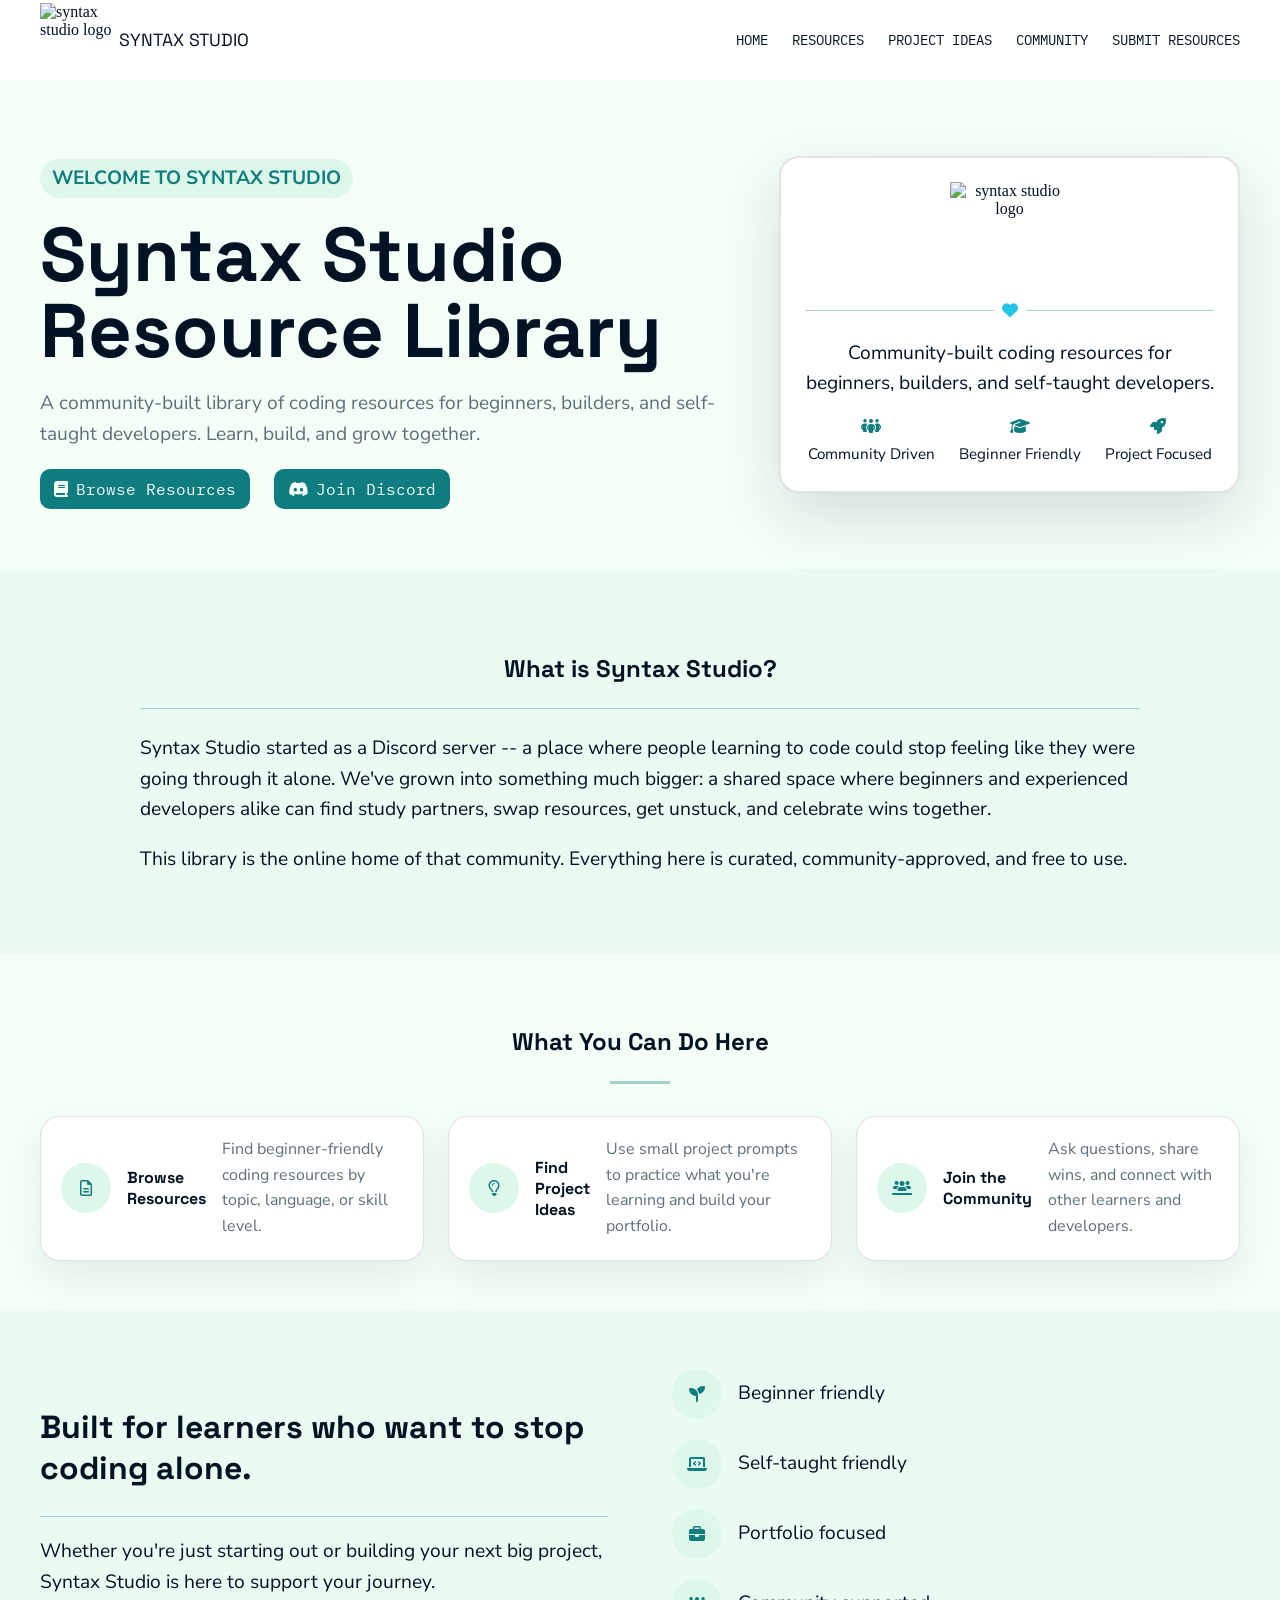
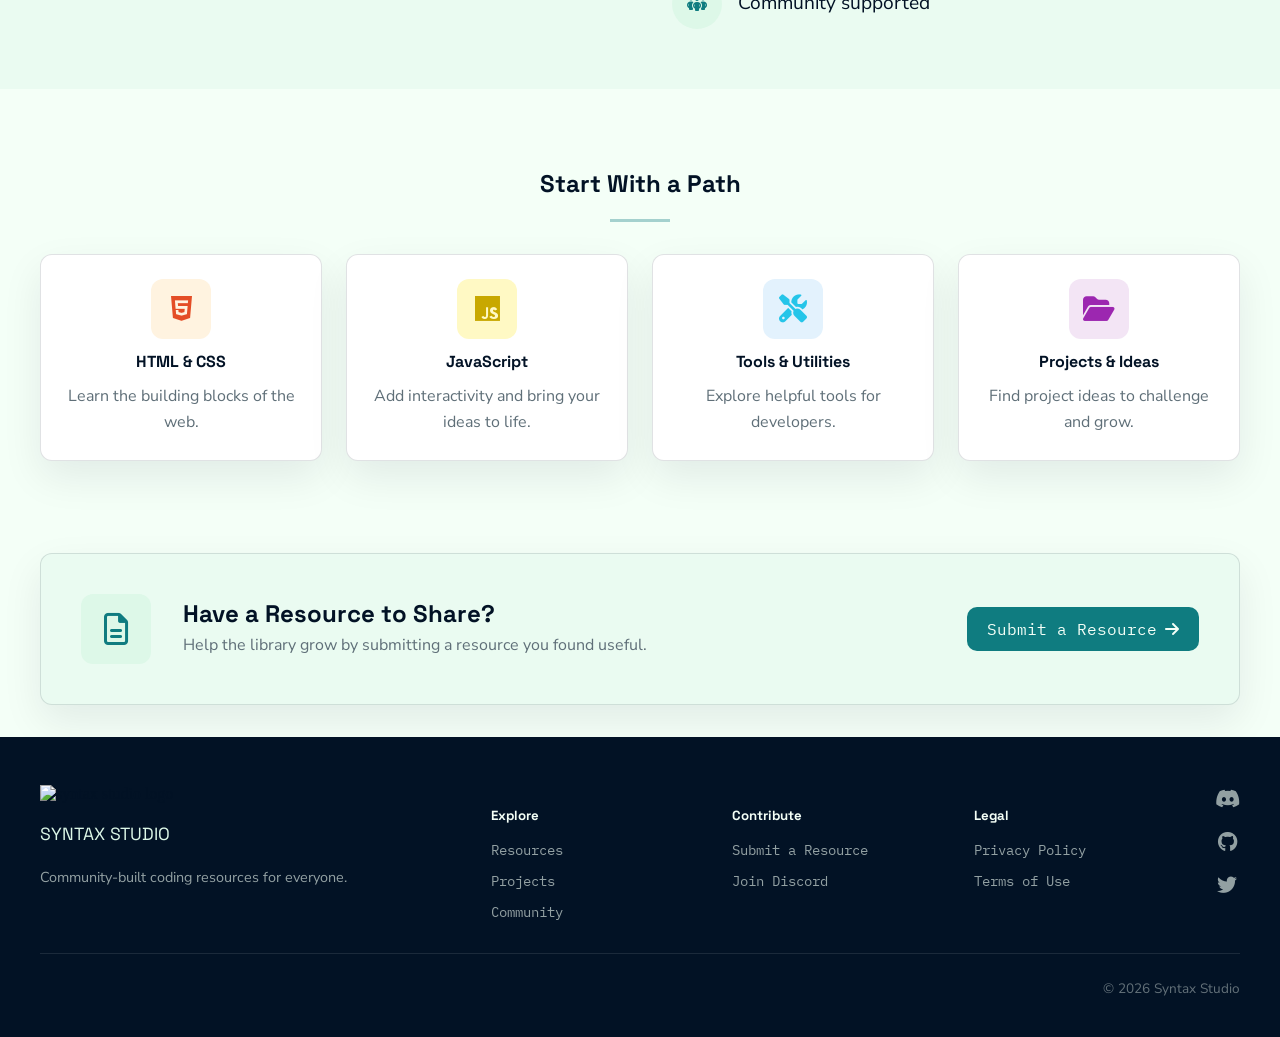
==== index.html @ 1ddd8a20 "Add files via upload" ====
<!DOCTYPE html>
<html lang="en">
<head>
    <meta charset="UTF-8">
    <meta name="viewport" content="width=device-width, initial-scale=1.0">
    <meta name="description" content="A resource library compiled with beginner and intermediate resources for those learning programming.">

    <title>Syntax Studio Resource Library</title>

    <link rel="preconnect" href="https://fonts.googleapis.com">
    <link rel="preconnect" href="https://fonts.gstatic.com" crossorigin>
    <link href="https://fonts.googleapis.com/css2?family=IBM+Plex+Mono:ital,wght@0,100;0,200;0,300;0,400;0,500;0,600;0,700;1,100;1,200;1,300;1,400;1,500;1,600;1,700&family=Nunito+Sans:ital,opsz,wght@0,6..12,200..1000;1,6..12,200..1000&family=Space+Grotesk:wght@300..700&display=swap" rel="stylesheet">
    <link rel="stylesheet" href="https://cdnjs.cloudflare.com/ajax/libs/font-awesome/6.5.0/css/all.min.css">
    <link rel="stylesheet" href="styles.css">
</head>

<body>
    <div class="page-glow" aria-hidden="true"></div>

    <header class="site-header">
        <div class="header-bar">
            <img src="images/syntax-studio-transparent.png" alt="syntax studio logo" class="logo">
            <p class="logo-text">SYNTAX STUDIO</p>

            <nav class="site-nav" aria-label="Main navigation">
                <a class="index" href="index.html" aria-current="page">HOME</a>
                <a class="resource" href="resources.html">RESOURCES</a>
                <a class="projects" href="projects.html">PROJECT IDEAS</a>
                <a class="community" href="community.html">COMMUNITY</a>
                <a class="submit" href="submit.html">SUBMIT RESOURCES</a>
            </nav>
        </div>

        <div class="container-header">
            <div class="hero-text">
                <p class="greeting">WELCOME TO SYNTAX STUDIO</p>
                <h1 class="title">Syntax Studio Resource Library</h1>
                <p class="subheading">A community-built library of coding resources for beginners, builders, and self-taught developers. Learn, build, and grow together.</p>

                <div class="link1-parent">
                    <a href="resources.html" class="resource-link">
                        <i class="fa-solid fa-book"></i>
                        Browse Resources
                    </a>
                    <a href="https://discord.gg/zPbatCMyJx" class="discord-link">
                        <i class="fa-brands fa-discord"></i>
                        Join Discord
                    </a>
                </div>
            </div>

            <div class="hero-card">
                <img src="images/syntax-studio-transparent.png" alt="syntax studio logo" class="logo2">

                <div class="card-divider">
                    <hr>
                    <i class="fa-solid fa-heart divider-heart"></i>
                    <hr>
                </div>

                <p>Community-built coding resources for beginners, builders, and self-taught developers.</p>

                <div class="card-features">
                    <div class="card-feature">
                        <i class="fa-solid fa-people-group feature-icon"></i>
                        <p>Community Driven</p>
                    </div>
                    <div class="card-feature">
                        <i class="fa-solid fa-graduation-cap feature-icon"></i>
                        <p>Beginner Friendly</p>
                    </div>
                    <div class="card-feature">
                        <i class="fa-solid fa-rocket feature-icon"></i>
                        <p>Project Focused</p>
                    </div>
                </div>
            </div>
        </div>
    </header>

    <main id="main-content">
        <section class="who" aria-labelledby="who-title">
            <h3 id="who-title">What is Syntax Studio?</h3>
            <hr class="hr-who">
            <p>Syntax Studio started as a Discord server -- a place where people learning to code could stop feeling like they were going through it alone. We've grown into something much bigger: a shared space where beginners and experienced developers alike can find study partners, swap resources, get unstuck, and celebrate wins together.</p>
            <p>This library is the online home of that community. Everything here is curated, community-approved, and free to use.</p>
        </section>

        <section class="here" aria-labelledby="here-title">
            <h3 id="here-title">What You Can Do Here</h3>
            <hr class="hr-what">

            <div class="cards">
                <div class="action-card browse">
                    <div class="icon-wrapper">
                        <i class="fa-regular fa-file-lines card-icon"></i>
                    </div>
                    <h4>Browse Resources</h4>
                    <p>Find beginner-friendly coding resources by topic, language, or skill level.</p>
                </div>

                <div class="action-card project-ideas">
                    <div class="icon-wrapper">
                        <i class="fa-regular fa-lightbulb card-icon"></i>
                    </div>
                    <h4>Find Project Ideas</h4>
                    <p>Use small project prompts to practice what you're learning and build your portfolio.</p>
                </div>

                <div class="action-card join-community">
                    <div class="icon-wrapper">
                        <i class="fa-solid fa-users-line card-icon"></i>
                    </div>
                    <h4>Join the Community</h4>
                    <p>Ask questions, share wins, and connect with other learners and developers.</p>
                </div>
            </div>
        </section>

        <section class="feature-split" aria-labelledby="feature-title">
            <div class="feature-split-text">
                <h2 id="feature-title">Built for learners who want to stop coding alone.</h2>
                <hr class="section-hr">
                <p>Whether you're just starting out or building your next big project, Syntax Studio is here to support your journey.</p>
            </div>

            <div class="feature-split-list">
                <div class="feature-item">
                    <div class="icon-wrapper">
                        <i class="fa-solid fa-seedling card-icon"></i>
                    </div>
                    <p>Beginner friendly</p>
                </div>
                <div class="feature-item">
                    <div class="icon-wrapper">
                        <i class="fa-solid fa-laptop-code card-icon"></i>
                    </div>
                    <p>Self-taught friendly</p>
                </div>
                <div class="feature-item">
                    <div class="icon-wrapper">
                        <i class="fa-solid fa-briefcase card-icon"></i>
                    </div>
                    <p>Portfolio focused</p>
                </div>
                <div class="feature-item">
                    <div class="icon-wrapper">
                        <i class="fa-solid fa-people-group card-icon"></i>
                    </div>
                    <p>Community supported</p>
                </div>
            </div>
        </section>

        <section class="paths" aria-labelledby="paths-title">
            <h2 id="paths-title">Start With a Path</h2>
            <hr class="section-hr">

            <div class="path-cards">
                <div class="path-card">
                    <div class="path-icon html-icon">
                        <i class="fa-brands fa-html5"></i>
                    </div>
                    <h4>HTML & CSS</h4>
                    <p>Learn the building blocks of the web.</p>
                </div>

                <div class="path-card">
                    <div class="path-icon js-icon">
                        <i class="fa-brands fa-js"></i>
                    </div>
                    <h4>JavaScript</h4>
                    <p>Add interactivity and bring your ideas to life.</p>
                </div>

                <div class="path-card">
                    <div class="path-icon tools-icon">
                        <i class="fa-solid fa-screwdriver-wrench"></i>
                    </div>
                    <h4>Tools & Utilities</h4>
                    <p>Explore helpful tools for developers.</p>
                </div>

                <div class="path-card">
                    <div class="path-icon projects-icon">
                        <i class="fa-solid fa-folder-open"></i>
                    </div>
                    <h4>Projects & Ideas</h4>
                    <p>Find project ideas to challenge and grow.</p>
                </div>
            </div>
        </section>

        <section class="callout" aria-labelledby="callout-title">
            <div class="callout-icon">
                <i class="fa-regular fa-file-lines"></i>
            </div>

            <div class="callout-text">
                <h3 id="callout-title">Have a Resource to Share?</h3>
                <p>Help the library grow by submitting a resource you found useful.</p>
            </div>

            <a href="submit.html" class="callout-btn">
                Submit a Resource
                <i class="fa-solid fa-arrow-right"></i>
            </a>
        </section>
    </main>

    <footer>
        <div class="footer-inner">
            <div class="footer-brand">
                <img src="images/syntax-studio-logo-inv.png" alt="syntax studio logo" class="footer-logo">
                <p class="logo-text2">SYNTAX STUDIO</p>
                <p class="footer-tagline">Community-built coding resources for everyone.</p>
            </div>

            <div class="footer-nav-group">
                <h5>Explore</h5>
                <nav>
                    <a href="resources.html">Resources</a>
                    <a href="projects.html">Projects</a>
                    <a href="community.html">Community</a>
                </nav>
            </div>

            <div class="footer-nav-group">
                <h5>Contribute</h5>
                <nav>
                    <a href="submit.html">Submit a Resource</a>
                    <a href="https://discord.gg/zPbatCMyJx">Join Discord</a>
                </nav>
            </div>

            <div class="footer-nav-group">
                <h5>Legal</h5>
                <nav>
                    <a href="#">Privacy Policy</a>
                    <a href="#">Terms of Use</a>
                </nav>
            </div>

            <div class="footer-social">
                <a href="https://discord.gg/zPbatCMyJx" aria-label="Join Syntax Studio on Discord">
                    <i class="fa-brands fa-discord"></i>
                </a>
                <a href="https://github.com/kaymade" aria-label="Visit Syntax Studio on GitHub">
                    <i class="fa-brands fa-github"></i>
                </a>
                <a href="https://x.com/syntaxstudio_?s=21" aria-label="Visit Syntax Studio on X">
                    <i class="fa-brands fa-twitter"></i>
                </a>
            </div>
        </div>

        <p class="footer-copyright">© 2026 Syntax Studio</p>
    </footer>
</body>
</html>
---- styles.css ----
:root {
    --studio-ink: #021225;
    --studio-navy: #061A2F;
    --studio-teal: #0F7C80;
    --studio-aqua: #25C5E9;
    --studio-mint: #DDF8E8;
    --studio-cream: #F4FFF7;
    --studio-white: #FFFFFF;
    --studio-gray: #5F6F78;

    --background-main: #F4FFF7;
    --background-soft: #EAFBF1;
    --background-card: #FFFFFF;
    --background-card-dark: rgba(35, 133, 137, 0.88);
    --background-footer: #021225;

    --text-main: #021225;
    --text-soft: #5F6F78;
    --text-light: #F4FFF7;

    --accent-main: #0F7C80;
    --accent-bright: #25C5E9;
    --accent-soft: #DDF8E8;

    --border-soft: rgba(2, 18, 37, 0.12);
    --border-teal: rgba(15, 124, 128, 0.35);

    --shadow-soft: 0 1rem 2.5rem rgba(2, 18, 37, 0.08);
    --shadow-medium: 0 1.5rem 4rem rgba(2, 18, 37, 0.14);
    --shadow-hover: 0 1.5rem 3rem rgba(2, 18, 37, 0.16);
}

* {
    box-sizing: border-box;
}

body {
    margin: 0;
    background-color: var(--background-main);
    color: var(--text-main);
}

/* text styling */

h1,
h2,
h3,
h4,
h5,
h6,
.logo-text,
.logo-text2 {
    font-family: 'Space Grotesk', sans-serif;
}

a {
    font-family: 'IBM Plex Mono', monospace;
    text-decoration: none;
    color: var(--text-main);
}

p {
    font-family: 'Nunito Sans', sans-serif;
    font-size: 1.2rem;
    line-height: 1.6;
}

h3 {
    font-size: 1.5rem;
    text-align: center;
}

.section-hr,
.hr-who,
.hr-what {
    border: none;
    border-top: 1px solid var(--border-teal);
}

/* header and nav */

.header-bar {
    display: flex;
    align-items: center;
    min-height: 80px;
    gap: 0.25rem;
    padding: 0 40px;
    background-color: var(--background-card);
}

.logo {
    width: 75px;
    height: 75px;
}

.logo-text {
    font-size: 1.1rem;
}

.site-nav {
    display: flex;
    align-items: center;
    margin-left: auto;
    gap: 1.5rem;
}

.site-nav a {
    font-size: 0.85rem;
    transition: color 0.2s ease;
}

.site-nav a:hover {
    color: var(--studio-teal);
}

.container-header {
    background-color: var(--background-main);
    padding: 60px 40px;
    display: grid;
    grid-template-columns: 1.5fr 1fr;
    align-items: center;
    gap: 3rem;
}

.greeting {
    background-color: var(--studio-mint);
    color: var(--studio-teal);
    font-weight: bold;
    width: fit-content;
    padding: 4px 12px;
    border-radius: 999px;
}

.title {
    font-size: clamp(2.5rem, 6vw, 4.75rem);
    line-height: 1;
    margin: 1rem 0;
}

.subheading {
    max-width: 700px;
    color: var(--text-soft);
}

.link1-parent {
    display: flex;
    gap: 1.5rem;
    flex-wrap: wrap;
}

.resource-link,
.discord-link,
.callout-btn {
    background-color: var(--studio-teal);
    width: fit-content;
    padding: 10px 14px;
    color: var(--studio-cream);
    display: flex;
    align-items: center;
    gap: 0.5rem;
    border-radius: 10px;
    transition: transform 0.2s ease, background-color 0.2s ease, box-shadow 0.2s ease;
}

.resource-link:hover,
.discord-link:hover,
.callout-btn:hover {
    background-color: var(--studio-navy);
    box-shadow: var(--shadow-soft);
    transform: translateY(-2px);
}

.hero-card {
    background-color: var(--background-card);
    display: flex;
    flex-direction: column;
    align-items: center;
    border-radius: 20px;
    text-align: center;
    padding: 1.5rem;
    box-shadow: var(--shadow-medium);
    border: 2px solid var(--border-soft);
}

.logo2 {
    width: 120px;
    height: 120px;
}

.card-divider {
    display: flex;
    align-items: center;
    gap: 0.5rem;
    width: 100%;
}

.card-divider hr {
    flex: 1;
    border: none;
    border-top: 1px solid var(--border-teal);
    margin: 0;
}

.divider-heart {
    color: var(--studio-aqua);
}

.card-features {
    display: flex;
    justify-content: center;
    gap: 1.5rem;
    flex-wrap: wrap;
}

.card-feature {
    display: flex;
    flex-direction: column;
    align-items: center;
    gap: 0.5rem;
}

.card-feature p {
    margin: 0;
    font-size: 0.95rem;
}

.feature-icon,
.card-icon {
    color: var(--studio-teal);
}

/* content cards */

.who {
    background-color: var(--background-soft);
    padding: 60px 40px;
}

.who p {
    max-width: 1000px;
    margin-left: auto;
    margin-right: auto;
}

.hr-who {
    margin: 0 auto 1.5rem;
    max-width: 1000px;
}

.here {
    background-color: var(--background-main);
    padding: 3rem 40px;
}

.hr-what {
    width: 60px;
    border-top-width: 3px;
    margin: 0.5rem auto 2rem;
}

.cards {
    display: flex;
    gap: 1.5rem;
    width: 100%;
}

.action-card {
    background-color: var(--background-card);
    padding: 1.25rem;
    display: flex;
    align-items: center;
    gap: 1rem;
    border: 1px solid var(--border-soft);
    border-radius: 20px;
    box-shadow: var(--shadow-soft);
    flex: 1;
    transition: transform 0.2s ease, box-shadow 0.2s ease, border-color 0.2s ease;
}

.action-card h4,
.action-card p {
    margin: 0;
}

.action-card p {
    color: var(--text-soft);
    font-size: 1rem;
}

.action-card:hover {
    border-color: var(--border-teal);
    box-shadow: var(--shadow-hover);
    transform: translateY(-6px);
}

.action-card:hover .icon-wrapper,
.path-card:hover .path-icon {
    transform: scale(1.08) rotate(-3deg);
}

.icon-wrapper {
    flex-shrink: 0;
    width: 50px;
    height: 50px;
    border-radius: 50%;
    background-color: var(--accent-soft);
    display: flex;
    align-items: center;
    justify-content: center;
    transition: transform 0.2s ease, background-color 0.2s ease;
}

/* feature split */

.feature-split {
    display: grid;
    grid-template-columns: 1fr 1fr;
    gap: 4rem;
    padding: 60px 40px;
    background-color: var(--background-soft);
    align-items: center;
}

.feature-split-text h2 {
    font-size: 2rem;
    line-height: 1.3;
    text-align: left;
}

.feature-split-text .section-hr {
    margin: 1rem 0;
}

.feature-split-list {
    display: flex;
    flex-direction: column;
    gap: 1.25rem;
}

.feature-item {
    display: flex;
    align-items: center;
    gap: 1rem;
}

.feature-item p {
    margin: 0;
    color: var(--text-main);
}

/* paths */

.paths {
    padding: 60px 40px;
    background-color: var(--background-main);
    text-align: center;
}

.paths .section-hr {
    width: 60px;
    border-top-width: 3px;
    margin: 0.5rem auto 2rem;
}

.path-cards {
    display: grid;
    grid-template-columns: repeat(4, 1fr);
    gap: 1.5rem;
    margin-top: 2rem;
}

.path-card {
    background-color: var(--background-card);
    border: 1px solid var(--border-soft);
    border-radius: 12px;
    padding: 1.5rem;
    box-shadow: var(--shadow-soft);
    display: flex;
    flex-direction: column;
    align-items: center;
    gap: 0.75rem;
    text-align: center;
    transition: transform 0.2s ease, box-shadow 0.2s ease, border-color 0.2s ease;
}

.path-card h4,
.path-card p {
    margin: 0;
}

.path-card p {
    color: var(--text-soft);
    font-size: 1rem;
}

.path-card:hover {
    border-color: var(--border-teal);
    box-shadow: var(--shadow-hover);
    transform: translateY(-6px);
}

.path-icon {
    width: 60px;
    height: 60px;
    border-radius: 12px;
    display: flex;
    align-items: center;
    justify-content: center;
    font-size: 1.75rem;
    transition: transform 0.2s ease;
}

.html-icon {
    background-color: #fff3e0;
    color: #e44d26;
}

.js-icon {
    background-color: #fff9c4;
    color: #c8a800;
}

.tools-icon {
    background-color: #e3f2fd;
    color: var(--studio-aqua);
}

.projects-icon {
    background-color: #f3e5f5;
    color: #9c27b0;
}

/* callout */

.callout {
    display: grid;
    grid-template-columns: auto 1fr auto;
    align-items: center;
    gap: 2rem;
    background-color: var(--background-soft);
    border: 1px solid var(--border-soft);
    border-radius: 12px;
    padding: 2.5rem;
    margin: 2rem 40px;
    box-shadow: var(--shadow-soft);
}

.callout-icon {
    width: 70px;
    height: 70px;
    background-color: var(--accent-soft);
    border-radius: 12px;
    display: flex;
    align-items: center;
    justify-content: center;
    font-size: 2rem;
    color: var(--studio-teal);
}

.callout-text h3 {
    text-align: left;
    margin: 0 0 0.25rem;
}

.callout-text p {
    color: var(--text-soft);
    margin: 0;
    font-size: 1rem;
}

.callout-btn {
    padding: 12px 20px;
    white-space: nowrap;
}

/* footer */

footer {
    background-color: var(--background-footer);
    padding: 3rem 40px 1.5rem;
}

.footer-inner {
    display: grid;
    grid-template-columns: 2fr 1fr 1fr 1fr auto;
    gap: 2rem;
    align-items: start;
    padding-bottom: 2rem;
    border-bottom: 1px solid rgba(244, 255, 247, 0.1);
}

.footer-logo {
    width: 50px;
    height: 50px;
}

.logo-text2 {
    font-size: 1.1rem;
    color: var(--studio-mint);
}

.footer-tagline {
    color: rgba(244, 255, 247, 0.6);
    font-size: 0.9rem;
    margin-top: 0.5rem;
}

.footer-nav-group h5 {
    color: var(--studio-cream);
    margin-bottom: 1rem;
}

.footer-nav-group nav {
    display: flex;
    flex-direction: column;
    gap: 0.75rem;
}

.footer-nav-group a {
    color: rgba(244, 255, 247, 0.6);
    font-size: 0.9rem;
    transition: color 0.2s ease;
}

.footer-nav-group a:hover,
.footer-social a:hover {
    color: var(--studio-aqua);
}

.footer-social {
    display: flex;
    flex-direction: column;
    gap: 1rem;
    align-items: center;
}

.footer-social a {
    color: rgba(244, 255, 247, 0.6);
    font-size: 1.25rem;
    transition: color 0.2s ease;
}

.footer-copyright {
    text-align: right;
    color: rgba(244, 255, 247, 0.4);
    font-size: 0.85rem;
    margin-top: 1.5rem;
}

/* responsive layout */

@media (max-width: 950px) {
    .header-bar,
    .site-nav,
    .link1-parent,
    .cards {
        flex-wrap: wrap;
    }

    .site-nav {
        margin-left: 0;
    }

    .container-header,
    .feature-split,
    .callout,
    .footer-inner {
        grid-template-columns: 1fr;
    }

    .path-cards {
        grid-template-columns: repeat(2, 1fr);
    }

    .footer-copyright {
        text-align: left;
    }
}

@media (max-width: 650px) {
    .header-bar,
    .container-header,
    .who,
    .here,
    .feature-split,
    .paths,
    footer {
        padding-left: 20px;
        padding-right: 20px;
    }

    .cards {
        flex-direction: column;
    }

    .action-card {
        align-items: flex-start;
        flex-direction: column;
    }

    .path-cards {
        grid-template-columns: 1fr;
    }

    .callout {
        margin-left: 20px;
        margin-right: 20px;
        padding: 1.5rem;
    }
}

/* community page */

.community-hero {
    background-color: var(--background-main);
    padding: 60px 40px;
    display: grid;
    grid-template-columns: 1.5fr 1fr;
    align-items: center;
    gap: 3rem;
}

.community-hero-text {
    max-width: 850px;
}

.community-hero-card {
    background-color: var(--background-card);
    border: 2px solid var(--border-soft);
    border-radius: 20px;
    box-shadow: var(--shadow-medium);
    padding: 1.5rem;
    text-align: center;
    display: flex;
    flex-direction: column;
    align-items: center;
}

.community-hero-card p {
    color: var(--text-soft);
}

.community-stats {
    display: grid;
    grid-template-columns: repeat(3, 1fr);
    gap: 0.75rem;
    width: 100%;
    margin-top: 1rem;
}

.community-stats div {
    background-color: var(--background-soft);
    border: 1px solid var(--border-soft);
    border-radius: 12px;
    padding: 0.75rem;
}

.community-stats span {
    color: var(--studio-teal);
    font-family: 'IBM Plex Mono', monospace;
    font-size: 0.75rem;
    font-weight: 700;
    text-transform: uppercase;
}

.community-stats p {
    color: var(--text-main);
    font-size: 0.9rem;
    margin: 0.25rem 0 0;
}

.community-intro {
    background-color: var(--background-soft);
    padding: 60px 40px;
    display: grid;
    grid-template-columns: 0.6fr 1.4fr;
    gap: 3rem;
    align-items: start;
}

.community-section-label {
    background-color: var(--background-card);
    border: 1px solid var(--border-soft);
    border-radius: 16px;
    box-shadow: var(--shadow-soft);
    padding: 1.25rem;
    display: flex;
    align-items: center;
    gap: 1rem;
    width: fit-content;
}

.community-section-label p {
    margin: 0;
    color: var(--studio-teal);
    font-family: 'IBM Plex Mono', monospace;
    font-size: 0.85rem;
    font-weight: 700;
    text-transform: uppercase;
}

.community-intro-content h2,
.community-actions h2,
.community-fit h2,
.community-values h2,
.community-discord h2 {
    font-size: 2.25rem;
    line-height: 1.2;
    margin-top: 0;
}

.community-intro-content p {
    color: var(--text-soft);
}

.community-actions {
    background-color: var(--background-main);
    padding: 70px 40px;
    text-align: center;
}

.community-actions .greeting {
    margin-left: auto;
    margin-right: auto;
}

.community-actions h2 {
    max-width: 850px;
    margin-left: auto;
    margin-right: auto;
}

.community-action-grid {
    display: grid;
    grid-template-columns: repeat(4, 1fr);
    gap: 1.5rem;
    margin-top: 2rem;
}

.community-action-card {
    background-color: var(--background-card);
    border: 1px solid var(--border-soft);
    border-radius: 20px;
    box-shadow: var(--shadow-soft);
    padding: 1.5rem;
    text-align: left;
    transition: transform 0.2s ease, box-shadow 0.2s ease, border-color 0.2s ease;
}

.community-action-card:hover {
    border-color: var(--border-teal);
    box-shadow: var(--shadow-hover);
    transform: translateY(-6px);
}

.community-action-card:hover .icon-wrapper {
    transform: scale(1.08) rotate(-3deg);
}

.community-action-card h3 {
    text-align: left;
    margin-bottom: 0.5rem;
}

.community-action-card p {
    color: var(--text-soft);
    font-size: 1rem;
    margin-bottom: 0;
}

.community-fit {
    background-color: var(--background-soft);
    padding: 60px 40px;
    display: grid;
    grid-template-columns: 1fr 1fr;
    gap: 4rem;
    align-items: center;
}

.community-fit-text p:not(.greeting) {
    color: var(--text-soft);
}

.community-fit-list {
    display: flex;
    flex-direction: column;
    gap: 1rem;
}

.community-list-item {
    background-color: var(--background-card);
    border: 1px solid var(--border-soft);
    border-radius: 16px;
    box-shadow: var(--shadow-soft);
    padding: 1rem 1.25rem;
    display: flex;
    align-items: center;
    gap: 1rem;
}

.community-list-item i {
    color: var(--studio-teal);
}

.community-list-item p {
    margin: 0;
    color: var(--text-main);
    font-size: 1rem;
}

.community-values {
    background-color: var(--background-main);
    padding: 60px 40px;
    text-align: center;
}

.community-values .section-hr {
    width: 60px;
    border-top-width: 3px;
    margin: 0.5rem auto 2rem;
}

.community-value-cards {
    display: grid;
    grid-template-columns: repeat(4, 1fr);
    gap: 1.5rem;
}

.community-value-card {
    background-color: var(--background-card);
    border: 1px solid var(--border-soft);
    border-radius: 20px;
    box-shadow: var(--shadow-soft);
    padding: 1.5rem;
    text-align: left;
    transition: transform 0.2s ease, box-shadow 0.2s ease, border-color 0.2s ease;
}

.community-value-card:hover {
    border-color: var(--border-teal);
    box-shadow: var(--shadow-hover);
    transform: translateY(-6px);
}

.community-value-card h3 {
    text-align: left;
    color: var(--studio-teal);
    margin-top: 0;
}

.community-value-card p {
    color: var(--text-soft);
    font-size: 1rem;
    margin-bottom: 0;
}

.community-discord {
    background-color: var(--background-soft);
    padding: 60px 40px;
    display: grid;
    grid-template-columns: 1fr 1fr;
    gap: 4rem;
    align-items: center;
}

.community-discord-text p:not(.greeting) {
    color: var(--text-soft);
}

.discord-feature-list {
    display: grid;
    grid-template-columns: 1fr 1fr;
    gap: 1rem;
}

.discord-feature {
    background-color: var(--background-card);
    border: 1px solid var(--border-soft);
    border-radius: 16px;
    box-shadow: var(--shadow-soft);
    padding: 1.25rem;
    display: flex;
    align-items: center;
    gap: 1rem;
}

.discord-feature i {
    color: var(--studio-teal);
    font-size: 1.25rem;
}

.discord-feature p {
    margin: 0;
    font-size: 1rem;
}

.community-callout {
    display: grid;
    grid-template-columns: auto 1fr auto;
    align-items: center;
    gap: 2rem;
    background-color: var(--background-card);
    border: 1px solid var(--border-soft);
    border-radius: 12px;
    padding: 2.5rem;
    margin: 2rem 40px;
    box-shadow: var(--shadow-soft);
}

@media (max-width: 1100px) {
    .community-action-grid,
    .community-value-cards {
        grid-template-columns: repeat(2, 1fr);
    }
}

@media (max-width: 950px) {
    .community-hero,
    .community-intro,
    .community-fit,
    .community-discord,
    .community-callout {
        grid-template-columns: 1fr;
    }
}

@media (max-width: 650px) {
    .community-hero,
    .community-intro,
    .community-actions,
    .community-fit,
    .community-values,
    .community-discord {
        padding-left: 20px;
        padding-right: 20px;
    }

    .community-intro-content h2,
    .community-actions h2,
    .community-fit h2,
    .community-values h2,
    .community-discord h2 {
        font-size: 1.8rem;
    }

    .community-action-grid,
    .community-value-cards,
    .discord-feature-list,
    .community-stats {
        grid-template-columns: 1fr;
    }

    .community-callout {
        grid-template-columns: 1fr;
        margin-left: 20px;
        margin-right: 20px;
        padding: 1.5rem;
    }
}

/* resources page */

.resources-hero {
    background-color: var(--background-main);
    padding: 60px 40px;
    display: grid;
    grid-template-columns: 1.5fr 1fr;
    align-items: center;
    gap: 3rem;
}

.resources-hero-text {
    max-width: 850px;
}

.resources-hero-card {
    background-color: var(--background-card);
    border: 2px solid var(--border-soft);
    border-radius: 20px;
    box-shadow: var(--shadow-medium);
    padding: 1.5rem;
    text-align: center;
    display: flex;
    flex-direction: column;
    align-items: center;
}

.resources-hero-card p {
    color: var(--text-soft);
}

.resource-hero-icon {
    width: 80px;
    height: 80px;
    font-size: 1.8rem;
    margin-bottom: 1rem;
}

.resource-controls-section {
    background-color: var(--background-soft);
    padding: 60px 40px 30px;
}

.resource-controls-heading {
    background-color: var(--background-card);
    border: 1px solid var(--border-soft);
    border-radius: 20px;
    box-shadow: var(--shadow-soft);
    padding: 1.5rem;
    display: flex;
    align-items: center;
    justify-content: space-between;
    gap: 1rem;
    margin-bottom: 2rem;
}

.resource-controls-heading h2 {
    font-size: 2.25rem;
    margin: 0;
}

.resource-controls-heading p:not(.greeting) {
    color: var(--text-soft);
    font-size: 1rem;
    margin-bottom: 0;
}

.resource-submit-link {
    background-color: var(--studio-teal);
    color: var(--studio-cream);
    border-radius: 10px;
    padding: 0.8rem 1rem;
    display: flex;
    align-items: center;
    gap: 0.5rem;
    white-space: nowrap;
    transition: transform 0.2s ease, background-color 0.2s ease, box-shadow 0.2s ease;
}

.resource-submit-link:hover {
    background-color: var(--studio-navy);
    box-shadow: var(--shadow-soft);
    transform: translateY(-2px);
}

.resource-search-panel {
    background-color: var(--background-card);
    border: 1px solid var(--border-soft);
    border-radius: 20px;
    box-shadow: var(--shadow-soft);
    padding: 1.5rem;
}

.resource-search-panel label,
.resource-filter-group label {
    display: block;
    color: var(--text-main);
    font-family: 'IBM Plex Mono', monospace;
    font-size: 0.8rem;
    font-weight: 700;
    margin-bottom: 0.5rem;
    text-transform: uppercase;
}

.resource-search-box {
    border: 1px solid var(--border-soft);
    border-radius: 14px;
    background-color: var(--background-soft);
    display: flex;
    align-items: center;
    gap: 0.75rem;
    padding: 0.9rem 1rem;
    margin-bottom: 1rem;
}

.resource-search-box i {
    color: var(--studio-teal);
}

.resource-search-box input {
    border: none;
    outline: none;
    background: transparent;
    color: var(--text-main);
    font-family: 'Nunito Sans', sans-serif;
    font-size: 1rem;
    width: 100%;
}

.resource-filter-grid {
    display: grid;
    grid-template-columns: repeat(3, 1fr);
    gap: 1rem;
}

.resource-filter-group select {
    width: 100%;
    border: 1px solid var(--border-soft);
    border-radius: 12px;
    background-color: var(--background-soft);
    color: var(--text-main);
    font-family: 'Nunito Sans', sans-serif;
    font-size: 1rem;
    padding: 0.85rem;
}

.resource-filter-actions {
    display: flex;
    align-items: center;
    justify-content: space-between;
    gap: 1rem;
    margin-top: 1.25rem;
}

.resource-filter-actions p {
    color: var(--text-soft);
    font-size: 1rem;
    margin: 0;
}

#clear-filters {
    border: none;
    background-color: var(--studio-teal);
    color: var(--studio-cream);
    border-radius: 10px;
    cursor: pointer;
    font-family: 'IBM Plex Mono', monospace;
    font-size: 0.85rem;
    font-weight: 700;
    padding: 0.75rem 1rem;
    transition: transform 0.2s ease, background-color 0.2s ease, box-shadow 0.2s ease;
}

#clear-filters:hover {
    background-color: var(--studio-navy);
    box-shadow: var(--shadow-soft);
    transform: translateY(-2px);
}

.resource-results-section {
    background-color: var(--background-main);
    padding: 30px 40px 60px;
}

.resource-results-layout {
    display: grid;
    grid-template-columns: 280px 1fr;
    gap: 2rem;
    align-items: start;
}

.resource-guide {
    position: sticky;
    top: 1rem;
    display: flex;
    flex-direction: column;
    gap: 1rem;
}

.resource-guide-card {
    background-color: var(--background-card);
    border: 1px solid var(--border-soft);
    border-radius: 20px;
    box-shadow: var(--shadow-soft);
    padding: 1.25rem;
}

.resource-guide-card h2 {
    font-size: 1.1rem;
    margin-top: 0;
}

.resource-guide-card p {
    color: var(--text-soft);
    font-size: 1rem;
    margin-bottom: 0;
}

.resource-guide-card code {
    background-color: var(--accent-soft);
    border-radius: 6px;
    color: var(--studio-teal);
    font-family: 'IBM Plex Mono', monospace;
    font-size: 0.85rem;
    padding: 0.1rem 0.25rem;
}

.resource-tags {
    display: flex;
    flex-wrap: wrap;
    gap: 0.5rem;
}

.resource-tags span {
    background-color: var(--accent-soft);
    color: var(--studio-teal);
    border-radius: 999px;
    padding: 0.45rem 0.65rem;
    font-family: 'IBM Plex Mono', monospace;
    font-size: 0.75rem;
    font-weight: 700;
}

.resource-guide-list {
    padding-left: 1.25rem;
    margin-bottom: 0;
}

.resource-guide-list li {
    color: var(--text-soft);
    font-family: 'Nunito Sans', sans-serif;
    margin-bottom: 0.5rem;
}

.resource-results-main {
    min-width: 0;
}

.resource-card-grid {
    display: grid;
    grid-template-columns: repeat(2, minmax(0, 1fr));
    gap: 1.5rem;
}

.resource-card {
    background-color: var(--background-card);
    border: 1px solid var(--border-soft);
    border-radius: 18px;
    box-shadow: var(--shadow-soft);
    padding: 1.25rem;
    display: flex;
    flex-direction: column;
    gap: 0.9rem;
    min-height: 280px;
    transition: transform 0.2s ease, box-shadow 0.2s ease, border-color 0.2s ease;
}

.resource-card:hover {
    border-color: var(--border-teal);
    box-shadow: var(--shadow-hover);
    transform: translateY(-6px);
}

.resource-card-top {
    display: flex;
    align-items: flex-start;
    justify-content: space-between;
    gap: 1rem;
}

.resource-category-pills {
    display: flex;
    flex-wrap: wrap;
    gap: 0.5rem;
}

.resource-pill,
.resource-level {
    border-radius: 999px;
    font-family: 'IBM Plex Mono', monospace;
    font-size: 0.75rem;
    font-weight: 700;
    padding: 0.4rem 0.65rem;
    text-transform: uppercase;
}

.resource-pill {
    background-color: var(--studio-teal);
    color: var(--studio-cream);
}

.resource-level {
    background-color: var(--accent-soft);
    color: var(--studio-teal);
    border: 1px solid var(--border-teal);
    white-space: nowrap;
}

.resource-card h3 {
    text-align: left;
    font-size: 1.25rem;
    margin: 0;
}

.resource-card p {
    color: var(--text-soft);
    font-size: 1rem;
    margin: 0;
}

.resource-card-meta {
    display: flex;
    align-items: flex-start;
    justify-content: flex-start;
    flex-wrap: wrap;
    gap: 0.5rem;
}

.resource-card-meta span {
    background-color: var(--background-soft);
    border: 1px solid var(--border-soft);
    border-radius: 999px;
    color: var(--text-soft);
    font-family: 'IBM Plex Mono', monospace;
    font-size: 0.75rem;
    display: flex;
    align-items: center;
    gap: 0.4rem;
    padding: 0.4rem 0.65rem;
}

.resource-card-link {
    color: var(--studio-teal);
    font-weight: 700;
    display: flex;
    align-items: center;
    gap: 0.5rem;
    width: fit-content;
    margin-top: auto;
}

.resource-card-link:hover {
    color: var(--studio-navy);
}

.resource-empty-state {
    background-color: var(--background-card);
    border: 1px dashed var(--border-teal);
    border-radius: 18px;
    box-shadow: var(--shadow-soft);
    padding: 3rem 2rem;
    text-align: center;
    display: none;
}

.resource-empty-state.is-visible {
    display: block;
}

.resource-empty-state i {
    color: var(--studio-teal);
    font-size: 2rem;
    margin-bottom: 0.75rem;
}

.resource-empty-state h3 {
    margin-bottom: 0.5rem;
}

.resource-empty-state p {
    color: var(--text-soft);
    font-size: 1rem;
    margin: 0;
}

.resources-callout {
    display: grid;
    grid-template-columns: auto 1fr auto;
    align-items: center;
    gap: 2rem;
    background-color: var(--background-soft);
    border: 1px solid var(--border-soft);
    border-radius: 12px;
    padding: 2.5rem;
    margin: 2rem 40px;
    box-shadow: var(--shadow-soft);
}

@media (max-width: 1100px) {
    .resource-results-layout {
        grid-template-columns: 1fr;
    }

    .resource-guide {
        position: static;
        display: grid;
        grid-template-columns: repeat(3, 1fr);
    }
}

@media (max-width: 950px) {
    .resources-hero,
    .resources-callout {
        grid-template-columns: 1fr;
    }

    .resource-controls-heading {
        align-items: flex-start;
        flex-direction: column;
    }

    .resource-filter-grid,
    .resource-guide {
        grid-template-columns: 1fr;
    }
}

@media (max-width: 700px) {
    .resources-hero,
    .resource-controls-section,
    .resource-results-section {
        padding-left: 20px;
        padding-right: 20px;
    }

    .resource-card-grid {
        grid-template-columns: 1fr;
    }

    .resource-card-top,
    .resource-filter-actions {
        flex-direction: column;
        align-items: flex-start;
    }

    .resources-callout {
        grid-template-columns: 1fr;
        margin-left: 20px;
        margin-right: 20px;
        padding: 1.5rem;
    }
}

/* projects page */

.projects-hero {
    background-color: var(--background-main);
    padding: 60px 40px;
    display: grid;
    grid-template-columns: 1.5fr 1fr;
    align-items: center;
    gap: 3rem;
}

.projects-hero-text {
    max-width: 850px;
}

.projects-hero-card {
    background-color: var(--background-card);
    border: 2px solid var(--border-soft);
    border-radius: 20px;
    box-shadow: var(--shadow-medium);
    padding: 1.5rem;
    text-align: center;
    display: flex;
    flex-direction: column;
    align-items: center;
}

.projects-hero-card p {
    color: var(--text-soft);
}

.project-hero-icon {
    width: 80px;
    height: 80px;
    font-size: 1.8rem;
    margin-bottom: 1rem;
}

.project-paths-section {
    background-color: var(--background-soft);
    padding: 60px 40px;
    text-align: center;
}

.project-paths-section .greeting {
    margin-left: auto;
    margin-right: auto;
}

.project-paths-section h2 {
    font-size: 2.25rem;
    line-height: 1.2;
    margin-bottom: 0.75rem;
}

.project-section-intro {
    max-width: 800px;
    margin: 0 auto 2rem;
    color: var(--text-soft);
}

.project-path-grid {
    display: grid;
    grid-template-columns: repeat(4, 1fr);
    gap: 1.5rem;
}

.project-path-card {
    background-color: var(--background-card);
    border: 1px solid var(--border-soft);
    border-radius: 20px;
    box-shadow: var(--shadow-soft);
    padding: 1.25rem;
    text-align: left;
    transition: transform 0.2s ease, box-shadow 0.2s ease, border-color 0.2s ease;
}

.project-path-card:hover {
    border-color: var(--border-teal);
    box-shadow: var(--shadow-hover);
    transform: translateY(-6px);
}

.project-path-card:hover .icon-wrapper {
    transform: scale(1.08) rotate(-3deg);
}

.project-path-card h3 {
    text-align: left;
    font-size: 1.1rem;
    margin-bottom: 0.5rem;
}

.project-path-card p {
    color: var(--text-soft);
    font-size: 0.95rem;
    margin-bottom: 0;
}

.project-controls-section {
    background-color: var(--background-main);
    padding: 60px 40px 30px;
}

.project-controls-heading {
    background-color: var(--background-card);
    border: 1px solid var(--border-soft);
    border-radius: 20px;
    box-shadow: var(--shadow-soft);
    padding: 1.5rem;
    display: flex;
    align-items: center;
    justify-content: space-between;
    gap: 1rem;
    margin-bottom: 2rem;
}

.project-controls-heading h2 {
    font-size: 2.25rem;
    margin: 0;
}

.project-controls-heading p:not(.greeting) {
    color: var(--text-soft);
    font-size: 1rem;
    margin-bottom: 0;
}

.project-submit-link {
    background-color: var(--studio-teal);
    color: var(--studio-cream);
    border-radius: 10px;
    padding: 0.8rem 1rem;
    display: flex;
    align-items: center;
    gap: 0.5rem;
    white-space: nowrap;
    transition: transform 0.2s ease, background-color 0.2s ease, box-shadow 0.2s ease;
}

.project-submit-link:hover {
    background-color: var(--studio-navy);
    box-shadow: var(--shadow-soft);
    transform: translateY(-2px);
}

.project-search-panel {
    background-color: var(--background-card);
    border: 1px solid var(--border-soft);
    border-radius: 20px;
    box-shadow: var(--shadow-soft);
    padding: 1.5rem;
}

.project-search-panel label,
.project-filter-group label {
    display: block;
    color: var(--text-main);
    font-family: 'IBM Plex Mono', monospace;
    font-size: 0.8rem;
    font-weight: 700;
    margin-bottom: 0.5rem;
    text-transform: uppercase;
}

.project-search-box {
    border: 1px solid var(--border-soft);
    border-radius: 14px;
    background-color: var(--background-soft);
    display: flex;
    align-items: center;
    gap: 0.75rem;
    padding: 0.9rem 1rem;
    margin-bottom: 1rem;
}

.project-search-box i {
    color: var(--studio-teal);
}

.project-search-box input {
    border: none;
    outline: none;
    background: transparent;
    color: var(--text-main);
    font-family: 'Nunito Sans', sans-serif;
    font-size: 1rem;
    width: 100%;
}

.project-filter-grid {
    display: grid;
    grid-template-columns: repeat(4, 1fr);
    gap: 1rem;
}

.project-filter-group select {
    width: 100%;
    border: 1px solid var(--border-soft);
    border-radius: 12px;
    background-color: var(--background-soft);
    color: var(--text-main);
    font-family: 'Nunito Sans', sans-serif;
    font-size: 1rem;
    padding: 0.85rem;
}

.project-filter-actions {
    display: flex;
    align-items: center;
    justify-content: space-between;
    gap: 1rem;
    margin-top: 1.25rem;
}

.project-filter-actions p {
    color: var(--text-soft);
    font-size: 1rem;
    margin: 0;
}

#clear-project-filters {
    border: none;
    background-color: var(--studio-teal);
    color: var(--studio-cream);
    border-radius: 10px;
    cursor: pointer;
    font-family: 'IBM Plex Mono', monospace;
    font-size: 0.85rem;
    font-weight: 700;
    padding: 0.75rem 1rem;
    transition: transform 0.2s ease, background-color 0.2s ease, box-shadow 0.2s ease;
}

#clear-project-filters:hover {
    background-color: var(--studio-navy);
    box-shadow: var(--shadow-soft);
    transform: translateY(-2px);
}

.project-results-section {
    background-color: var(--background-main);
    padding: 30px 40px 60px;
}

.project-results-layout {
    display: grid;
    grid-template-columns: 280px 1fr;
    gap: 2rem;
    align-items: start;
}

.project-guide {
    position: sticky;
    top: 1rem;
    display: flex;
    flex-direction: column;
    gap: 1rem;
}

.project-guide-card {
    background-color: var(--background-card);
    border: 1px solid var(--border-soft);
    border-radius: 20px;
    box-shadow: var(--shadow-soft);
    padding: 1.25rem;
}

.project-guide-card h2 {
    font-size: 1.1rem;
    margin-top: 0;
}

.project-guide-list {
    padding-left: 1.25rem;
    margin-bottom: 0;
}

.project-guide-list li {
    color: var(--text-soft);
    font-family: 'Nunito Sans', sans-serif;
    margin-bottom: 0.5rem;
}

.project-tags {
    display: flex;
    flex-wrap: wrap;
    gap: 0.5rem;
}

.project-tags span {
    background-color: var(--accent-soft);
    color: var(--studio-teal);
    border-radius: 999px;
    padding: 0.45rem 0.65rem;
    font-family: 'IBM Plex Mono', monospace;
    font-size: 0.75rem;
    font-weight: 700;
}

.project-results-main {
    min-width: 0;
}

.project-card-grid {
    display: grid;
    grid-template-columns: repeat(2, minmax(0, 1fr));
    gap: 1.5rem;
}

.project-card {
    background-color: var(--background-card);
    border: 1px solid var(--border-soft);
    border-radius: 18px;
    box-shadow: var(--shadow-soft);
    padding: 1.25rem;
    display: flex;
    flex-direction: column;
    gap: 0.9rem;
    min-height: 360px;
    transition: transform 0.2s ease, box-shadow 0.2s ease, border-color 0.2s ease;
}

.project-card:hover {
    border-color: var(--border-teal);
    box-shadow: var(--shadow-hover);
    transform: translateY(-6px);
}

.project-card-top {
    display: flex;
    align-items: flex-start;
    justify-content: space-between;
    gap: 1rem;
}

.project-tech-pills {
    display: flex;
    flex-wrap: wrap;
    gap: 0.5rem;
}

.project-tech-pill,
.project-difficulty {
    border-radius: 999px;
    font-family: 'IBM Plex Mono', monospace;
    font-size: 0.75rem;
    font-weight: 700;
    padding: 0.4rem 0.65rem;
    text-transform: uppercase;
}

.project-tech-pill {
    background-color: var(--studio-teal);
    color: var(--studio-cream);
}

.project-difficulty {
    background-color: var(--accent-soft);
    color: var(--studio-teal);
    border: 1px solid var(--border-teal);
    white-space: nowrap;
}

.project-card h3 {
    text-align: left;
    font-size: 1.25rem;
    margin: 0;
}

.project-card p {
    color: var(--text-soft);
    font-size: 1rem;
    margin: 0;
}

.project-card-details,
.project-skill-list {
    display: flex;
    align-items: flex-start;
    justify-content: flex-start;
    flex-wrap: wrap;
    gap: 0.5rem;
}

.project-card-details span,
.project-skill-list span {
    background-color: var(--background-soft);
    border: 1px solid var(--border-soft);
    border-radius: 999px;
    color: var(--text-soft);
    font-family: 'IBM Plex Mono', monospace;
    font-size: 0.75rem;
    display: flex;
    align-items: center;
    gap: 0.4rem;
    padding: 0.4rem 0.65rem;
}

.project-stretch-goals {
    background-color: var(--background-soft);
    border: 1px solid var(--border-soft);
    border-radius: 14px;
    padding: 1rem;
    margin-top: auto;
}

.project-stretch-goals h4 {
    margin: 0 0 0.5rem;
    color: var(--studio-teal);
}

.project-stretch-goals ul {
    margin: 0;
    padding-left: 1.25rem;
}

.project-stretch-goals li {
    color: var(--text-soft);
    font-family: 'Nunito Sans', sans-serif;
    font-size: 0.95rem;
    margin-bottom: 0.35rem;
}

.project-empty-state {
    background-color: var(--background-card);
    border: 1px dashed var(--border-teal);
    border-radius: 18px;
    box-shadow: var(--shadow-soft);
    padding: 3rem 2rem;
    text-align: center;
    display: none;
}

.project-empty-state.is-visible {
    display: block;
}

.project-empty-state i {
    color: var(--studio-teal);
    font-size: 2rem;
    margin-bottom: 0.75rem;
}

.project-empty-state h3 {
    margin-bottom: 0.5rem;
}

.project-empty-state p {
    color: var(--text-soft);
    font-size: 1rem;
    margin: 0;
}

.projects-callout {
    display: grid;
    grid-template-columns: auto 1fr auto;
    align-items: center;
    gap: 2rem;
    background-color: var(--background-soft);
    border: 1px solid var(--border-soft);
    border-radius: 12px;
    padding: 2.5rem;
    margin: 2rem 40px;
    box-shadow: var(--shadow-soft);
}

@media (max-width: 1100px) {
    .project-path-grid,
    .project-filter-grid {
        grid-template-columns: repeat(2, 1fr);
    }

    .project-results-layout {
        grid-template-columns: 1fr;
    }

    .project-guide {
        position: static;
        display: grid;
        grid-template-columns: repeat(3, 1fr);
    }
}

@media (max-width: 950px) {
    .projects-hero,
    .projects-callout {
        grid-template-columns: 1fr;
    }

    .project-controls-heading {
        align-items: flex-start;
        flex-direction: column;
    }

    .project-guide {
        grid-template-columns: 1fr;
    }
}

@media (max-width: 700px) {
    .projects-hero,
    .project-paths-section,
    .project-controls-section,
    .project-results-section {
        padding-left: 20px;
        padding-right: 20px;
    }

    .project-path-grid,
    .project-filter-grid,
    .project-card-grid {
        grid-template-columns: 1fr;
    }

    .project-card-top,
    .project-filter-actions {
        flex-direction: column;
        align-items: flex-start;
    }

    .projects-callout {
        grid-template-columns: 1fr;
        margin-left: 20px;
        margin-right: 20px;
        padding: 1.5rem;
    }
}

/* submit page */

.submit-hero {
    background-color: var(--background-main);
    padding: 60px 40px;
    display: grid;
    grid-template-columns: 1.5fr 1fr;
    align-items: center;
    gap: 3rem;
}

.submit-hero-text {
    max-width: 850px;
}

.submit-hero-card {
    background-color: var(--background-card);
    border: 2px solid var(--border-soft);
    border-radius: 20px;
    box-shadow: var(--shadow-medium);
    padding: 1.5rem;
    text-align: center;
    display: flex;
    flex-direction: column;
    align-items: center;
}

.submit-hero-card p {
    color: var(--text-soft);
}

.submit-hero-icon {
    width: 80px;
    height: 80px;
    font-size: 1.8rem;
    margin-bottom: 1rem;
}

.submit-layout {
    background-color: var(--background-soft);
    padding: 60px 40px;
    display: grid;
    grid-template-columns: 280px 1fr;
    gap: 2rem;
    align-items: start;
}

.submit-guide {
    position: sticky;
    top: 1rem;
    display: flex;
    flex-direction: column;
    gap: 1rem;
}

.submit-guide-card {
    background-color: var(--background-card);
    border: 1px solid var(--border-soft);
    border-radius: 20px;
    box-shadow: var(--shadow-soft);
    padding: 1.25rem;
}

.submit-guide-card h2 {
    font-size: 1.1rem;
    margin-top: 0;
}

.submit-guide-list {
    padding-left: 1.25rem;
    margin-bottom: 0;
}

.submit-guide-list li {
    color: var(--text-soft);
    font-family: 'Nunito Sans', sans-serif;
    margin-bottom: 0.5rem;
}

.submit-tags {
    display: flex;
    flex-wrap: wrap;
    gap: 0.5rem;
}

.submit-tags span {
    background-color: var(--accent-soft);
    color: var(--studio-teal);
    border-radius: 999px;
    padding: 0.45rem 0.65rem;
    font-family: 'IBM Plex Mono', monospace;
    font-size: 0.75rem;
    font-weight: 700;
}

.submit-main {
    min-width: 0;
}

.submit-heading {
    background-color: var(--background-card);
    border: 1px solid var(--border-soft);
    border-radius: 20px;
    box-shadow: var(--shadow-soft);
    padding: 1.5rem;
    margin-bottom: 2rem;
}

.submit-heading h2 {
    font-size: 2.25rem;
    margin: 0;
}

.submit-heading p:not(.greeting) {
    color: var(--text-soft);
    font-size: 1rem;
    margin-bottom: 0;
}

.submit-form {
    background-color: var(--background-card);
    border: 1px solid var(--border-soft);
    border-radius: 20px;
    box-shadow: var(--shadow-soft);
    padding: 1.5rem;
}

.submit-form fieldset {
    border: 1px solid var(--border-soft);
    border-radius: 18px;
    padding: 1.25rem;
    margin: 0 0 1.5rem;
}

.submit-form legend {
    color: var(--studio-teal);
    font-family: 'Space Grotesk', sans-serif;
    font-size: 1.1rem;
    font-weight: 700;
    padding: 0 0.5rem;
}

.form-grid {
    display: grid;
    grid-template-columns: repeat(2, 1fr);
    gap: 1.25rem;
}

.form-group {
    display: flex;
    flex-direction: column;
    gap: 0.5rem;
    margin-bottom: 1.25rem;
}

.form-group:last-child {
    margin-bottom: 0;
}

.form-group label {
    color: var(--text-main);
    font-family: 'IBM Plex Mono', monospace;
    font-size: 0.85rem;
    font-weight: 700;
}

.form-group small {
    color: var(--text-soft);
    font-family: 'Nunito Sans', sans-serif;
    font-size: 0.85rem;
}

.form-group input,
.form-group select,
.form-group textarea {
    border: 1px solid var(--border-soft);
    border-radius: 12px;
    background-color: var(--background-soft);
    color: var(--text-main);
    font-family: 'Nunito Sans', sans-serif;
    font-size: 1rem;
    padding: 0.85rem;
    width: 100%;
}

.form-group textarea {
    resize: vertical;
}

.form-group input:focus,
.form-group select:focus,
.form-group textarea:focus {
    border-color: var(--studio-teal);
    outline: 3px solid rgba(15, 124, 128, 0.15);
}

.radio-group {
    display: grid;
    grid-template-columns: repeat(2, 1fr);
    gap: 1rem;
}

.radio-card {
    background-color: var(--background-soft);
    border: 1px solid var(--border-soft);
    border-radius: 16px;
    cursor: pointer;
    display: flex;
    align-items: flex-start;
    gap: 0.75rem;
    padding: 1rem;
    transition: transform 0.2s ease, border-color 0.2s ease, box-shadow 0.2s ease;
}

.radio-card:hover {
    border-color: var(--border-teal);
    box-shadow: var(--shadow-soft);
    transform: translateY(-2px);
}

.radio-card input {
    accent-color: var(--studio-teal);
    margin-top: 0.25rem;
}

.radio-card span {
    display: flex;
    flex-direction: column;
    gap: 0.25rem;
}

.radio-card strong {
    color: var(--text-main);
    font-family: 'Space Grotesk', sans-serif;
}

.radio-card small {
    color: var(--text-soft);
    font-family: 'Nunito Sans', sans-serif;
    line-height: 1.4;
}

.submit-form-actions {
    display: flex;
    align-items: center;
    justify-content: flex-end;
    gap: 1rem;
}

.form-reset-btn,
.form-submit-btn {
    border: none;
    border-radius: 10px;
    cursor: pointer;
    font-family: 'IBM Plex Mono', monospace;
    font-size: 0.85rem;
    font-weight: 700;
    padding: 0.85rem 1rem;
    transition: transform 0.2s ease, background-color 0.2s ease, box-shadow 0.2s ease;
}

.form-reset-btn {
    background-color: var(--background-soft);
    color: var(--studio-teal);
    border: 1px solid var(--border-teal);
}

.form-submit-btn {
    background-color: var(--studio-teal);
    color: var(--studio-cream);
    display: flex;
    align-items: center;
    gap: 0.5rem;
}

.form-reset-btn:hover,
.form-submit-btn:hover {
    box-shadow: var(--shadow-soft);
    transform: translateY(-2px);
}

.form-submit-btn:hover {
    background-color: var(--studio-navy);
}

@media (max-width: 1000px) {
    .submit-layout {
        grid-template-columns: 1fr;
    }

    .submit-guide {
        position: static;
        display: grid;
        grid-template-columns: repeat(3, 1fr);
    }
}

@media (max-width: 950px) {
    .submit-hero {
        grid-template-columns: 1fr;
    }

    .submit-guide,
    .form-grid,
    .radio-group {
        grid-template-columns: 1fr;
    }
}

@media (max-width: 700px) {
    .submit-hero,
    .submit-layout {
        padding-left: 20px;
        padding-right: 20px;
    }

    .submit-heading h2 {
        font-size: 1.8rem;
    }

    .submit-form-actions {
        align-items: stretch;
        flex-direction: column;
    }

    .form-reset-btn,
    .form-submit-btn {
        justify-content: center;
        width: 100%;
    }
}
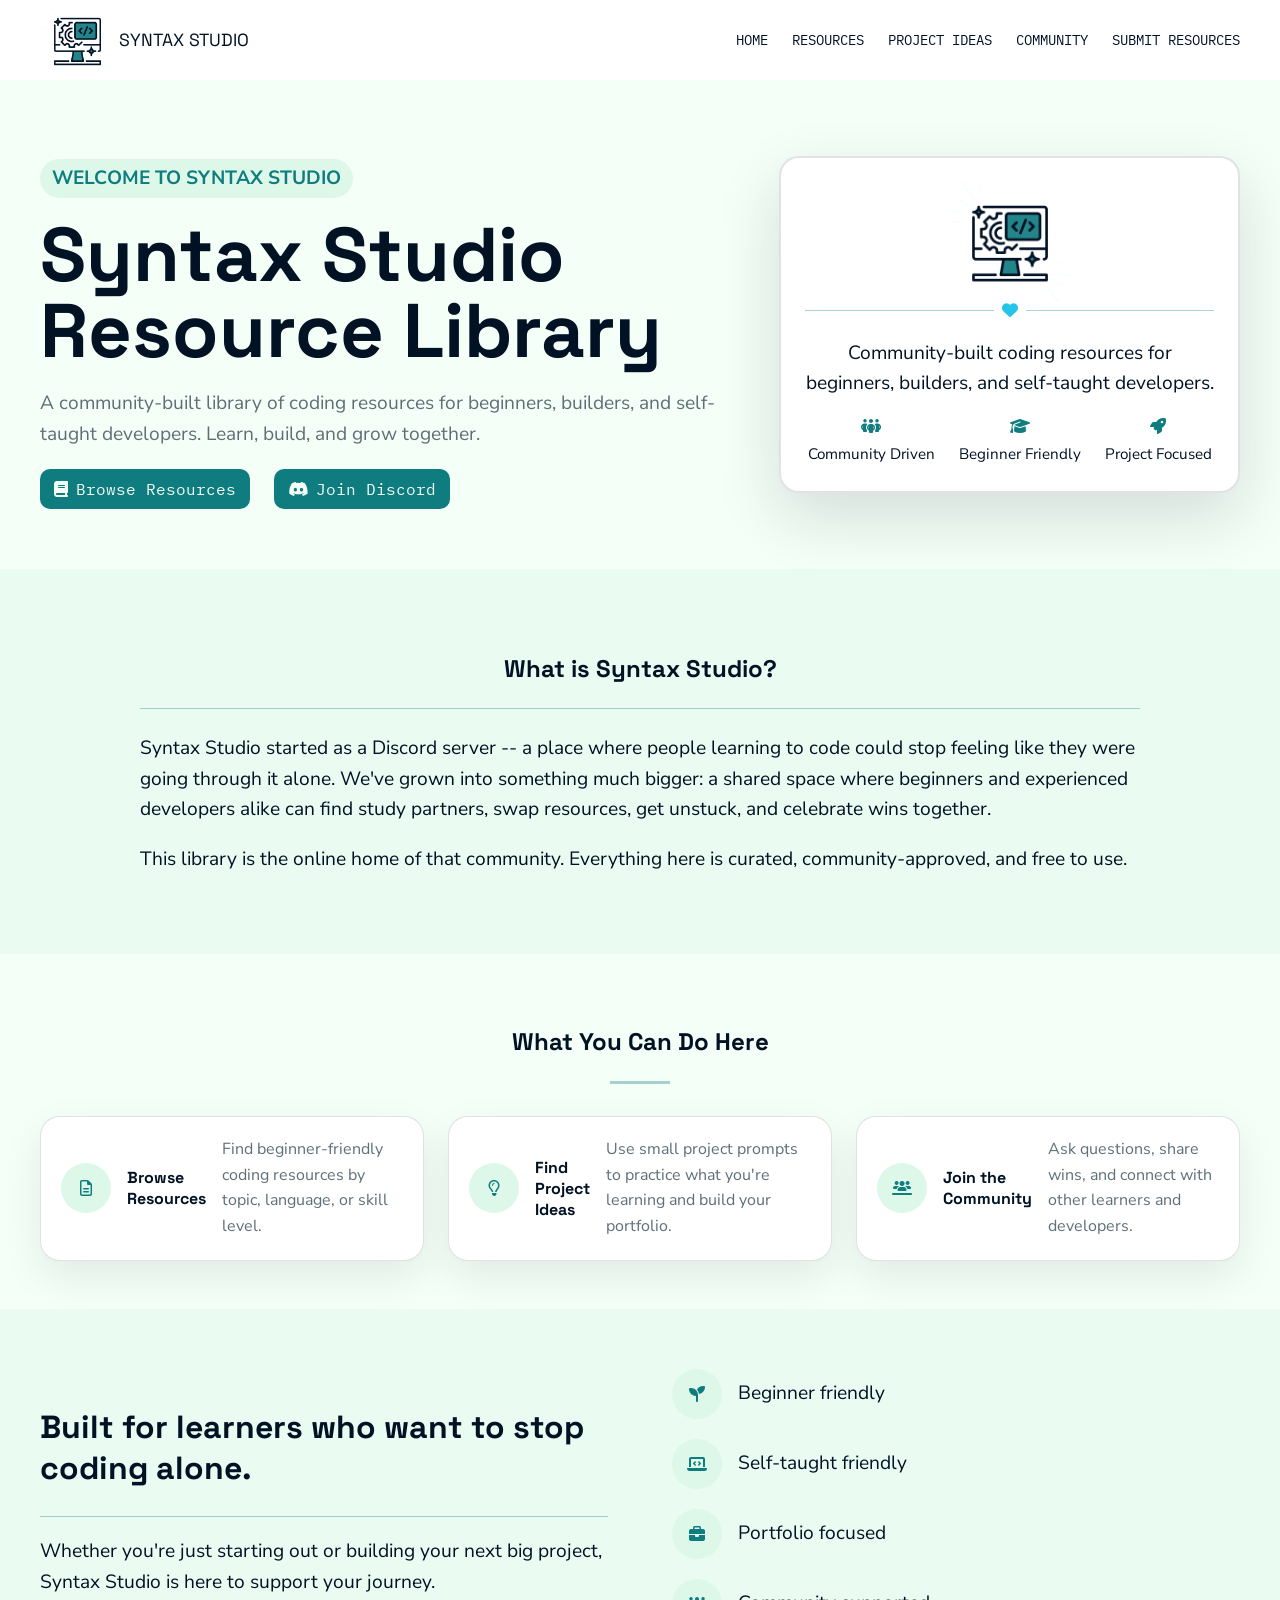
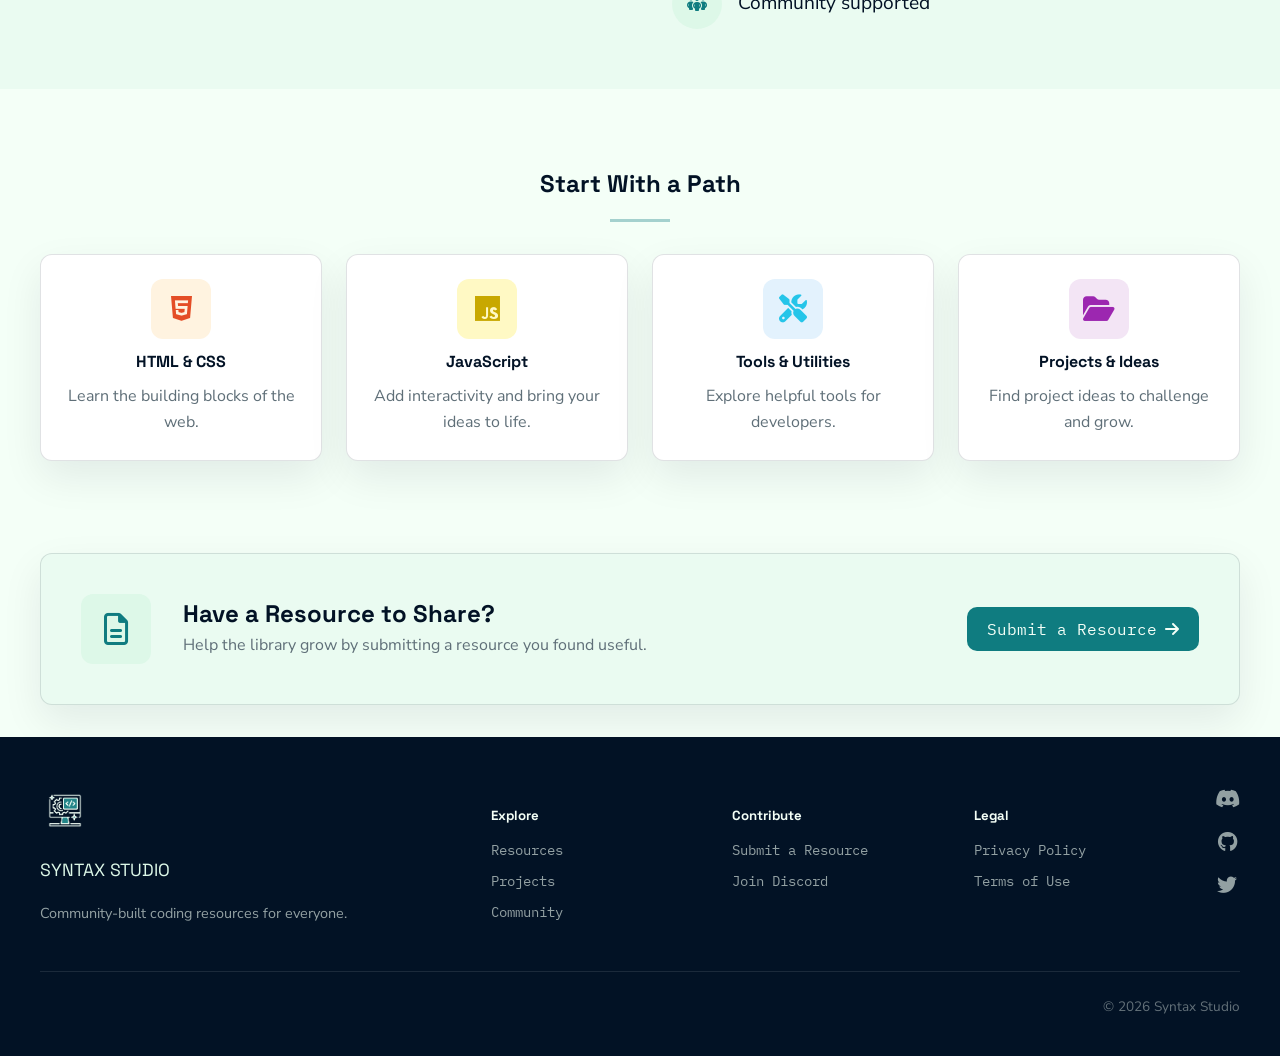
==== commit b431990d: "Refactor path cards in index.html" ====
--- a/index.html
+++ b/index.html
@@ -159,37 +159,37 @@
             <div class="path-cards">
                 <div class="path-card">
                     <div class="path-icon html-icon">
-                        <i class="fa-brands fa-html5"></i>
-                    </div>
-                    <h4>HTML & CSS</h4>
-                    <p>Learn the building blocks of the web.</p>
+                    <i class="fa-brands fa-html5"></i>
+                    </div>
+                <h4>HTML & CSS</h4>
+                <p>Learn the building blocks of the web.</p>
                 </div>
 
                 <div class="path-card">
-                    <div class="path-icon js-icon">
-                        <i class="fa-brands fa-js"></i>
-                    </div>
-                    <h4>JavaScript</h4>
-                    <p>Add interactivity and bring your ideas to life.</p>
-                </div>
-
-                <div class="path-card">
-                    <div class="path-icon tools-icon">
-                        <i class="fa-solid fa-screwdriver-wrench"></i>
-                    </div>
-                    <h4>Tools & Utilities</h4>
-                    <p>Explore helpful tools for developers.</p>
-                </div>
-
-                <div class="path-card">
-                    <div class="path-icon projects-icon">
-                        <i class="fa-solid fa-folder-open"></i>
-                    </div>
-                    <h4>Projects & Ideas</h4>
-                    <p>Find project ideas to challenge and grow.</p>
-                </div>
-            </div>
-        </section>
+                <div class="path-icon js-icon">
+                <i class="fa-brands fa-js"></i>
+                </div>
+                <h4>JavaScript</h4>
+                <p>Add interactivity and bring your ideas to life.</p>
+                </div>
+
+        <div class="path-card">
+            <div class="path-icon tools-icon">
+                <i class="fa-solid fa-screwdriver-wrench"></i>
+            </div>
+            <h4>Tools & Utilities</h4>
+            <p>Explore helpful tools for developers.</p>
+        </div>
+
+        <div class="path-card">
+            <div class="path-icon projects-icon">
+                <i class="fa-solid fa-folder-open"></i>
+            </div>
+            <h4>Projects & Ideas</h4>
+            <p>Find project ideas to challenge and grow.</p>
+        </div>
+    </div>
+</section>
 
         <section class="callout" aria-labelledby="callout-title">
             <div class="callout-icon">
@@ -257,4 +257,4 @@
         <p class="footer-copyright">© 2026 Syntax Studio</p>
     </footer>
 </body>
-</html>+</html>
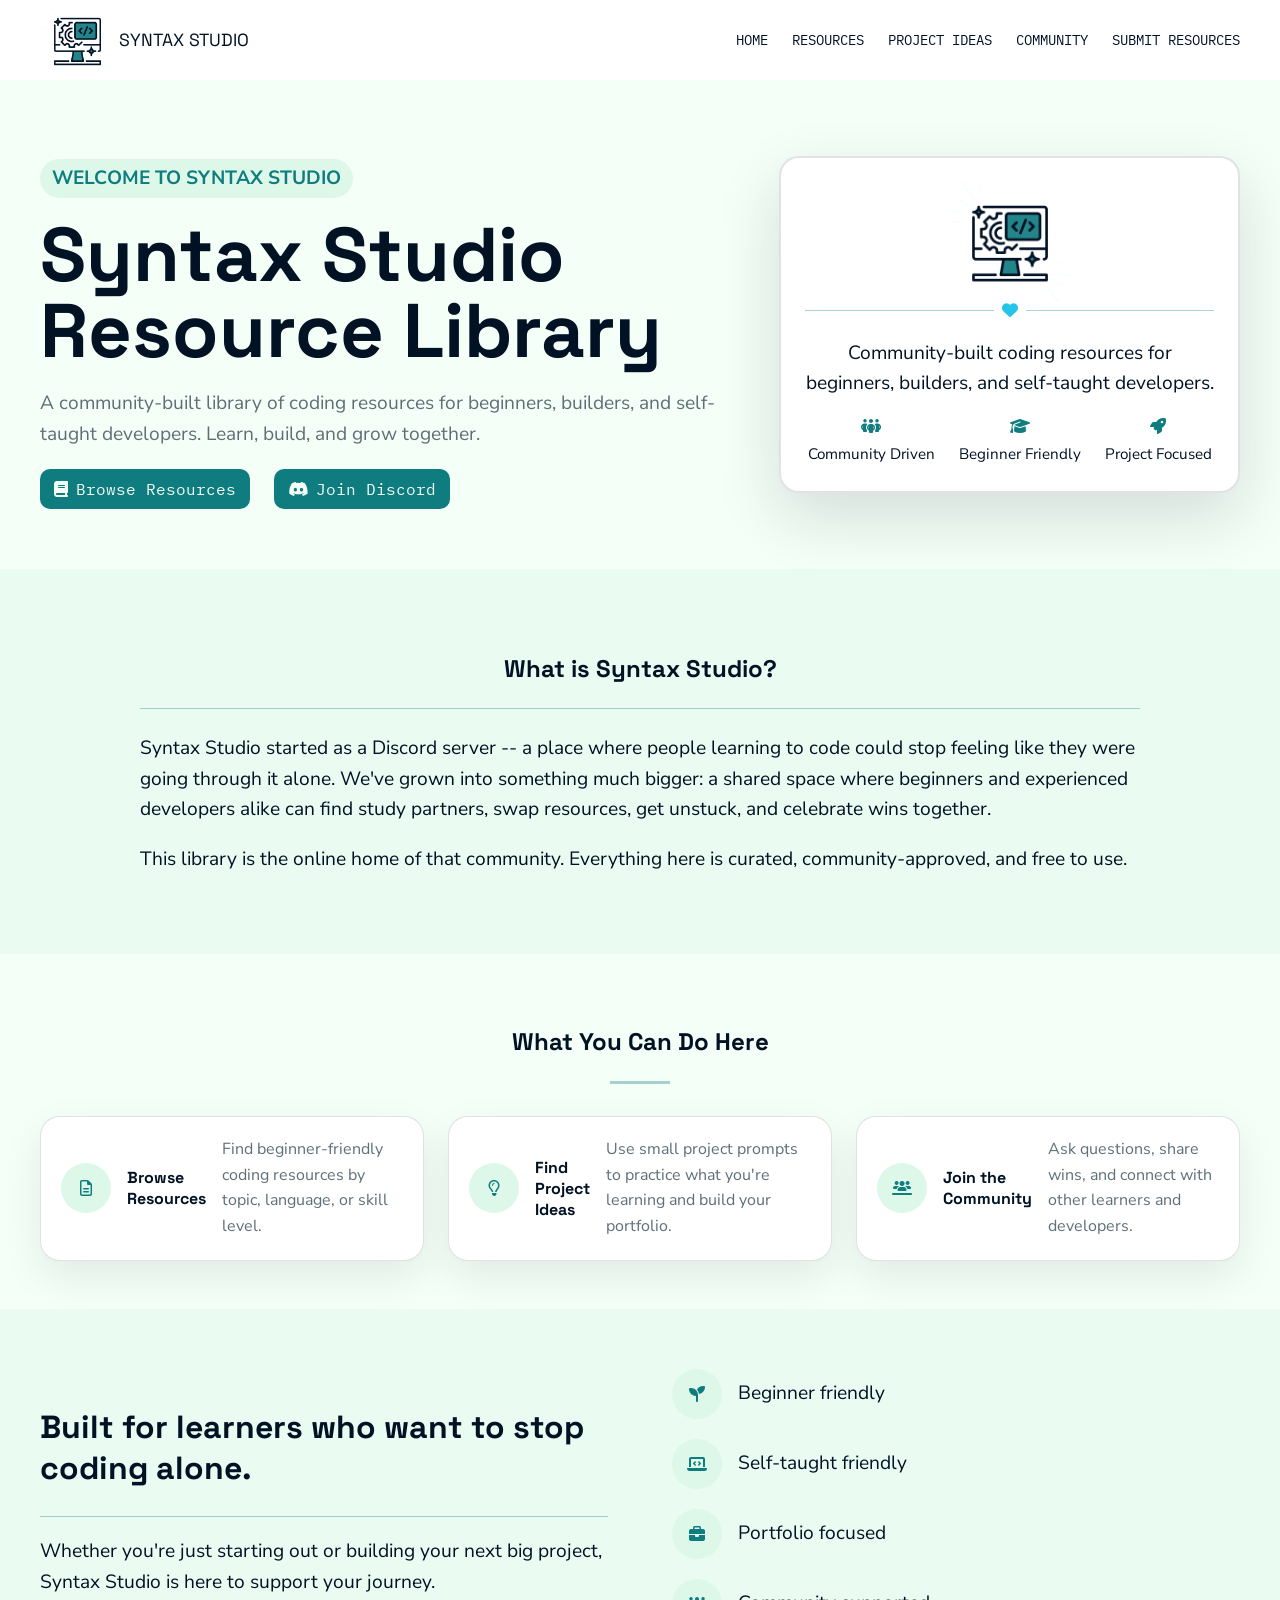
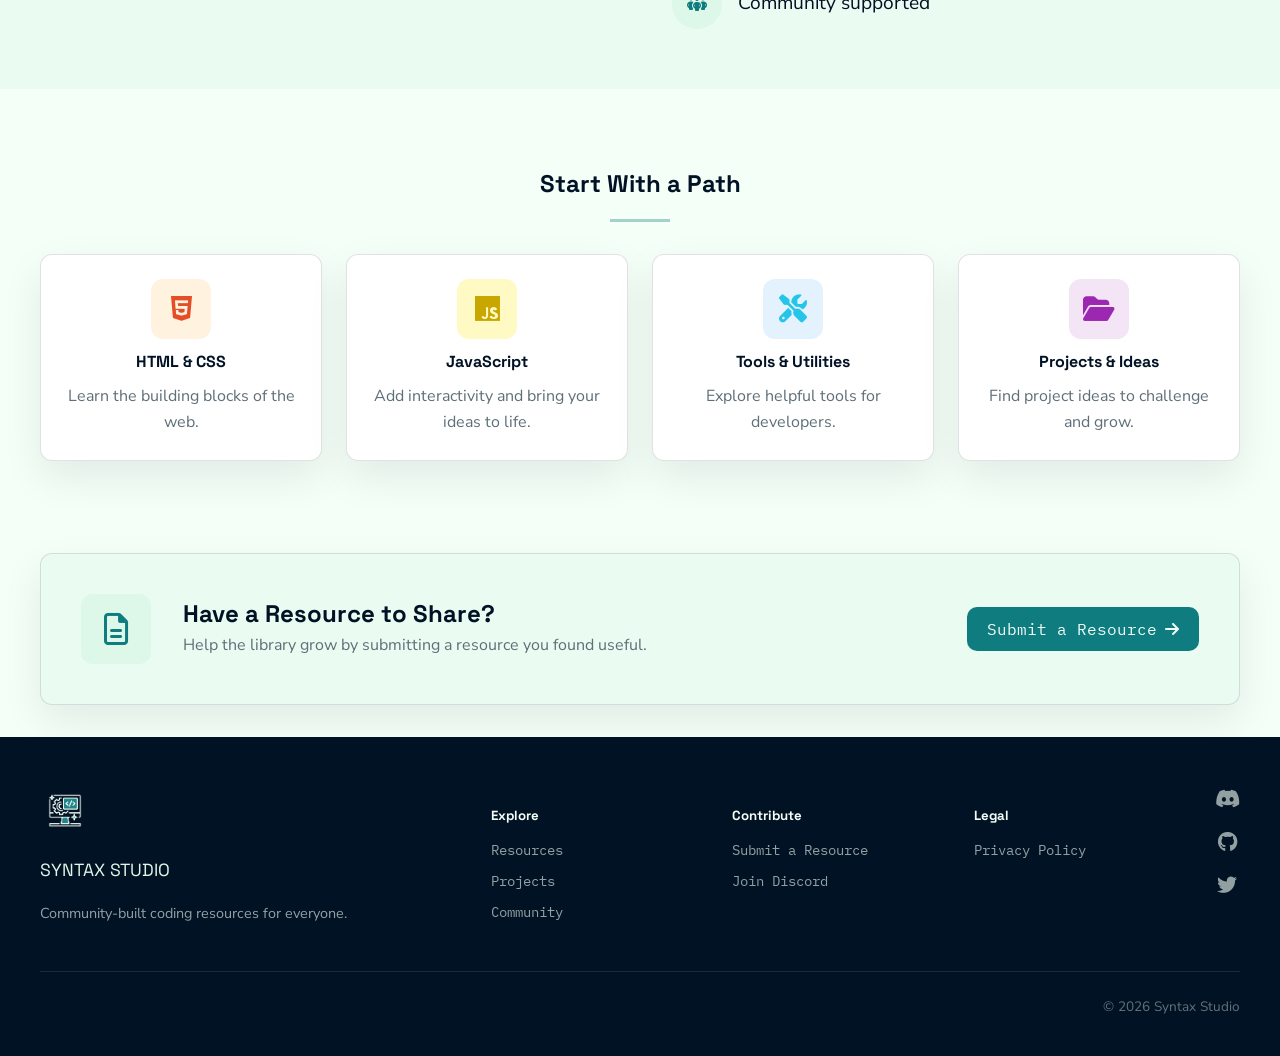
==== commit 7e1fa0e4: "Update resource library documentation and accessibility" ====
--- a/index.html
+++ b/index.html
@@ -1,260 +1,324 @@
-<!DOCTYPE html>
+<!doctype html>
 <html lang="en">
-<head>
-    <meta charset="UTF-8">
-    <meta name="viewport" content="width=device-width, initial-scale=1.0">
-    <meta name="description" content="A resource library compiled with beginner and intermediate resources for those learning programming.">
+  <head>
+    <meta charset="UTF-8" />
+    <meta name="viewport" content="width=device-width, initial-scale=1.0" />
+    <meta
+      name="description"
+      content="A resource library compiled with beginner and intermediate resources for those learning programming."
+    />
 
     <title>Syntax Studio Resource Library</title>
 
-    <link rel="preconnect" href="https://fonts.googleapis.com">
-    <link rel="preconnect" href="https://fonts.gstatic.com" crossorigin>
-    <link href="https://fonts.googleapis.com/css2?family=IBM+Plex+Mono:ital,wght@0,100;0,200;0,300;0,400;0,500;0,600;0,700;1,100;1,200;1,300;1,400;1,500;1,600;1,700&family=Nunito+Sans:ital,opsz,wght@0,6..12,200..1000;1,6..12,200..1000&family=Space+Grotesk:wght@300..700&display=swap" rel="stylesheet">
-    <link rel="stylesheet" href="https://cdnjs.cloudflare.com/ajax/libs/font-awesome/6.5.0/css/all.min.css">
-    <link rel="stylesheet" href="styles.css">
-</head>
-
-<body>
+    <link rel="preconnect" href="https://fonts.googleapis.com" />
+    <link rel="preconnect" href="https://fonts.gstatic.com" crossorigin />
+    <link
+      href="https://fonts.googleapis.com/css2?family=IBM+Plex+Mono:ital,wght@0,100;0,200;0,300;0,400;0,500;0,600;0,700;1,100;1,200;1,300;1,400;1,500;1,600;1,700&family=Nunito+Sans:ital,opsz,wght@0,6..12,200..1000;1,6..12,200..1000&family=Space+Grotesk:wght@300..700&display=swap"
+      rel="stylesheet"
+    />
+    <link
+      rel="stylesheet"
+      href="https://cdnjs.cloudflare.com/ajax/libs/font-awesome/6.5.0/css/all.min.css"
+    />
+    <link rel="stylesheet" href="styles.css" />
+  </head>
+
+  <body>
     <div class="page-glow" aria-hidden="true"></div>
 
     <header class="site-header">
-        <div class="header-bar">
-            <img src="images/syntax-studio-transparent.png" alt="syntax studio logo" class="logo">
-            <p class="logo-text">SYNTAX STUDIO</p>
-
-            <nav class="site-nav" aria-label="Main navigation">
-                <a class="index" href="index.html" aria-current="page">HOME</a>
-                <a class="resource" href="resources.html">RESOURCES</a>
-                <a class="projects" href="projects.html">PROJECT IDEAS</a>
-                <a class="community" href="community.html">COMMUNITY</a>
-                <a class="submit" href="submit.html">SUBMIT RESOURCES</a>
-            </nav>
-        </div>
-
-        <div class="container-header">
-            <div class="hero-text">
-                <p class="greeting">WELCOME TO SYNTAX STUDIO</p>
-                <h1 class="title">Syntax Studio Resource Library</h1>
-                <p class="subheading">A community-built library of coding resources for beginners, builders, and self-taught developers. Learn, build, and grow together.</p>
-
-                <div class="link1-parent">
-                    <a href="resources.html" class="resource-link">
-                        <i class="fa-solid fa-book"></i>
-                        Browse Resources
-                    </a>
-                    <a href="https://discord.gg/zPbatCMyJx" class="discord-link">
-                        <i class="fa-brands fa-discord"></i>
-                        Join Discord
-                    </a>
-                </div>
-            </div>
-
-            <div class="hero-card">
-                <img src="images/syntax-studio-transparent.png" alt="syntax studio logo" class="logo2">
-
-                <div class="card-divider">
-                    <hr>
-                    <i class="fa-solid fa-heart divider-heart"></i>
-                    <hr>
-                </div>
-
-                <p>Community-built coding resources for beginners, builders, and self-taught developers.</p>
-
-                <div class="card-features">
-                    <div class="card-feature">
-                        <i class="fa-solid fa-people-group feature-icon"></i>
-                        <p>Community Driven</p>
-                    </div>
-                    <div class="card-feature">
-                        <i class="fa-solid fa-graduation-cap feature-icon"></i>
-                        <p>Beginner Friendly</p>
-                    </div>
-                    <div class="card-feature">
-                        <i class="fa-solid fa-rocket feature-icon"></i>
-                        <p>Project Focused</p>
-                    </div>
-                </div>
-            </div>
-        </div>
+      <div class="header-bar">
+        <img
+          src="images/syntax-studio-transparent.png"
+          alt="syntax studio logo"
+          class="logo"
+        />
+        <p class="logo-text">SYNTAX STUDIO</p>
+
+        <nav class="site-nav" aria-label="Main navigation">
+          <a class="index" href="index.html" aria-current="page">HOME</a>
+          <a class="resource" href="resources.html">RESOURCES</a>
+          <a class="projects" href="projects.html">PROJECT IDEAS</a>
+          <a class="community" href="community.html">COMMUNITY</a>
+          <a class="submit" href="submit.html">SUBMIT RESOURCES</a>
+        </nav>
+      </div>
+
+      <div class="container-header">
+        <div class="hero-text">
+          <p class="greeting">WELCOME TO SYNTAX STUDIO</p>
+          <h1 class="title">Syntax Studio Resource Library</h1>
+          <p class="subheading">
+            A community-built library of coding resources for beginners,
+            builders, and self-taught developers. Learn, build, and grow
+            together.
+          </p>
+
+          <div class="link1-parent">
+            <a href="resources.html" class="resource-link">
+              <i class="fa-solid fa-book"></i>
+              Browse Resources
+            </a>
+            <a href="https://discord.gg/zPbatCMyJx" class="discord-link">
+              <i class="fa-brands fa-discord"></i>
+              Join Discord
+            </a>
+          </div>
+        </div>
+
+        <div class="hero-card">
+          <img
+            src="images/syntax-studio-transparent.png"
+            alt="syntax studio logo"
+            class="logo2"
+          />
+
+          <div class="card-divider">
+            <hr />
+            <i class="fa-solid fa-heart divider-heart"></i>
+            <hr />
+          </div>
+
+          <p>
+            Community-built coding resources for beginners, builders, and
+            self-taught developers.
+          </p>
+
+          <div class="card-features">
+            <div class="card-feature">
+              <i class="fa-solid fa-people-group feature-icon"></i>
+              <p>Community Driven</p>
+            </div>
+            <div class="card-feature">
+              <i class="fa-solid fa-graduation-cap feature-icon"></i>
+              <p>Beginner Friendly</p>
+            </div>
+            <div class="card-feature">
+              <i class="fa-solid fa-rocket feature-icon"></i>
+              <p>Project Focused</p>
+            </div>
+          </div>
+        </div>
+      </div>
     </header>
 
     <main id="main-content">
-        <section class="who" aria-labelledby="who-title">
-            <h3 id="who-title">What is Syntax Studio?</h3>
-            <hr class="hr-who">
-            <p>Syntax Studio started as a Discord server -- a place where people learning to code could stop feeling like they were going through it alone. We've grown into something much bigger: a shared space where beginners and experienced developers alike can find study partners, swap resources, get unstuck, and celebrate wins together.</p>
-            <p>This library is the online home of that community. Everything here is curated, community-approved, and free to use.</p>
-        </section>
-
-        <section class="here" aria-labelledby="here-title">
-            <h3 id="here-title">What You Can Do Here</h3>
-            <hr class="hr-what">
-
-            <div class="cards">
-                <div class="action-card browse">
-                    <div class="icon-wrapper">
-                        <i class="fa-regular fa-file-lines card-icon"></i>
-                    </div>
-                    <h4>Browse Resources</h4>
-                    <p>Find beginner-friendly coding resources by topic, language, or skill level.</p>
-                </div>
-
-                <div class="action-card project-ideas">
-                    <div class="icon-wrapper">
-                        <i class="fa-regular fa-lightbulb card-icon"></i>
-                    </div>
-                    <h4>Find Project Ideas</h4>
-                    <p>Use small project prompts to practice what you're learning and build your portfolio.</p>
-                </div>
-
-                <div class="action-card join-community">
-                    <div class="icon-wrapper">
-                        <i class="fa-solid fa-users-line card-icon"></i>
-                    </div>
-                    <h4>Join the Community</h4>
-                    <p>Ask questions, share wins, and connect with other learners and developers.</p>
-                </div>
-            </div>
-        </section>
-
-        <section class="feature-split" aria-labelledby="feature-title">
-            <div class="feature-split-text">
-                <h2 id="feature-title">Built for learners who want to stop coding alone.</h2>
-                <hr class="section-hr">
-                <p>Whether you're just starting out or building your next big project, Syntax Studio is here to support your journey.</p>
-            </div>
-
-            <div class="feature-split-list">
-                <div class="feature-item">
-                    <div class="icon-wrapper">
-                        <i class="fa-solid fa-seedling card-icon"></i>
-                    </div>
-                    <p>Beginner friendly</p>
-                </div>
-                <div class="feature-item">
-                    <div class="icon-wrapper">
-                        <i class="fa-solid fa-laptop-code card-icon"></i>
-                    </div>
-                    <p>Self-taught friendly</p>
-                </div>
-                <div class="feature-item">
-                    <div class="icon-wrapper">
-                        <i class="fa-solid fa-briefcase card-icon"></i>
-                    </div>
-                    <p>Portfolio focused</p>
-                </div>
-                <div class="feature-item">
-                    <div class="icon-wrapper">
-                        <i class="fa-solid fa-people-group card-icon"></i>
-                    </div>
-                    <p>Community supported</p>
-                </div>
-            </div>
-        </section>
-
-        <section class="paths" aria-labelledby="paths-title">
-            <h2 id="paths-title">Start With a Path</h2>
-            <hr class="section-hr">
-
-            <div class="path-cards">
-                <div class="path-card">
-                    <div class="path-icon html-icon">
-                    <i class="fa-brands fa-html5"></i>
-                    </div>
-                <h4>HTML & CSS</h4>
-                <p>Learn the building blocks of the web.</p>
-                </div>
-
-                <div class="path-card">
-                <div class="path-icon js-icon">
-                <i class="fa-brands fa-js"></i>
-                </div>
-                <h4>JavaScript</h4>
-                <p>Add interactivity and bring your ideas to life.</p>
-                </div>
-
-        <div class="path-card">
+      <section class="who" aria-labelledby="who-title">
+        <h3 id="who-title">What is Syntax Studio?</h3>
+        <hr class="hr-who" />
+        <p>
+          Syntax Studio started as a Discord server -- a place where people
+          learning to code could stop feeling like they were going through it
+          alone. We've grown into something much bigger: a shared space where
+          beginners and experienced developers alike can find study partners,
+          swap resources, get unstuck, and celebrate wins together.
+        </p>
+        <p>
+          This library is the online home of that community. Everything here is
+          curated, community-approved, and free to use.
+        </p>
+      </section>
+
+      <section class="here" aria-labelledby="here-title">
+        <h3 id="here-title">What You Can Do Here</h3>
+        <hr class="hr-what" />
+
+        <div class="cards">
+          <div class="action-card browse">
+            <div class="icon-wrapper">
+              <i class="fa-regular fa-file-lines card-icon"></i>
+            </div>
+            <h4>Browse Resources</h4>
+            <p>
+              Find beginner-friendly coding resources by topic, language, or
+              skill level.
+            </p>
+          </div>
+
+          <div class="action-card project-ideas">
+            <div class="icon-wrapper">
+              <i class="fa-regular fa-lightbulb card-icon"></i>
+            </div>
+            <h4>Find Project Ideas</h4>
+            <p>
+              Use small project prompts to practice what you're learning and
+              build your portfolio.
+            </p>
+          </div>
+
+          <div class="action-card join-community">
+            <div class="icon-wrapper">
+              <i class="fa-solid fa-users-line card-icon"></i>
+            </div>
+            <h4>Join the Community</h4>
+            <p>
+              Ask questions, share wins, and connect with other learners and
+              developers.
+            </p>
+          </div>
+        </div>
+      </section>
+
+      <section class="feature-split" aria-labelledby="feature-title">
+        <div class="feature-split-text">
+          <h2 id="feature-title">
+            Built for learners who want to stop coding alone.
+          </h2>
+          <hr class="section-hr" />
+          <p>
+            Whether you're just starting out or building your next big project,
+            Syntax Studio is here to support your journey.
+          </p>
+        </div>
+
+        <div class="feature-split-list">
+          <div class="feature-item">
+            <div class="icon-wrapper">
+              <i class="fa-solid fa-seedling card-icon"></i>
+            </div>
+            <p>Beginner friendly</p>
+          </div>
+          <div class="feature-item">
+            <div class="icon-wrapper">
+              <i class="fa-solid fa-laptop-code card-icon"></i>
+            </div>
+            <p>Self-taught friendly</p>
+          </div>
+          <div class="feature-item">
+            <div class="icon-wrapper">
+              <i class="fa-solid fa-briefcase card-icon"></i>
+            </div>
+            <p>Portfolio focused</p>
+          </div>
+          <div class="feature-item">
+            <div class="icon-wrapper">
+              <i class="fa-solid fa-people-group card-icon"></i>
+            </div>
+            <p>Community supported</p>
+          </div>
+        </div>
+      </section>
+
+      <section class="paths" aria-labelledby="paths-title">
+        <h2 id="paths-title">Start With a Path</h2>
+        <hr class="section-hr" />
+
+        <div class="path-cards">
+          <div class="path-card">
+            <div class="path-icon html-icon">
+              <i class="fa-brands fa-html5"></i>
+            </div>
+            <h4>HTML & CSS</h4>
+            <p>Learn the building blocks of the web.</p>
+          </div>
+
+          <div class="path-card">
+            <div class="path-icon js-icon">
+              <i class="fa-brands fa-js"></i>
+            </div>
+            <h4>JavaScript</h4>
+            <p>Add interactivity and bring your ideas to life.</p>
+          </div>
+
+          <div class="path-card">
             <div class="path-icon tools-icon">
-                <i class="fa-solid fa-screwdriver-wrench"></i>
+              <i class="fa-solid fa-screwdriver-wrench"></i>
             </div>
             <h4>Tools & Utilities</h4>
             <p>Explore helpful tools for developers.</p>
-        </div>
-
-        <div class="path-card">
+          </div>
+
+          <div class="path-card">
             <div class="path-icon projects-icon">
-                <i class="fa-solid fa-folder-open"></i>
+              <i class="fa-solid fa-folder-open"></i>
             </div>
             <h4>Projects & Ideas</h4>
             <p>Find project ideas to challenge and grow.</p>
-        </div>
-    </div>
-</section>
-
-        <section class="callout" aria-labelledby="callout-title">
-            <div class="callout-icon">
-                <i class="fa-regular fa-file-lines"></i>
-            </div>
-
-            <div class="callout-text">
-                <h3 id="callout-title">Have a Resource to Share?</h3>
-                <p>Help the library grow by submitting a resource you found useful.</p>
-            </div>
-
-            <a href="submit.html" class="callout-btn">
-                Submit a Resource
-                <i class="fa-solid fa-arrow-right"></i>
-            </a>
-        </section>
+          </div>
+        </div>
+      </section>
+
+      <section class="callout" aria-labelledby="callout-title">
+        <div class="callout-icon">
+          <i class="fa-regular fa-file-lines"></i>
+        </div>
+
+        <div class="callout-text">
+          <h3 id="callout-title">Have a Resource to Share?</h3>
+          <p>
+            Help the library grow by submitting a resource you found useful.
+          </p>
+        </div>
+
+        <a href="submit.html" class="callout-btn">
+          Submit a Resource
+          <i class="fa-solid fa-arrow-right"></i>
+        </a>
+      </section>
     </main>
 
     <footer>
-        <div class="footer-inner">
-            <div class="footer-brand">
-                <img src="images/syntax-studio-logo-inv.png" alt="syntax studio logo" class="footer-logo">
-                <p class="logo-text2">SYNTAX STUDIO</p>
-                <p class="footer-tagline">Community-built coding resources for everyone.</p>
-            </div>
-
-            <div class="footer-nav-group">
-                <h5>Explore</h5>
-                <nav>
-                    <a href="resources.html">Resources</a>
-                    <a href="projects.html">Projects</a>
-                    <a href="community.html">Community</a>
-                </nav>
-            </div>
-
-            <div class="footer-nav-group">
-                <h5>Contribute</h5>
-                <nav>
-                    <a href="submit.html">Submit a Resource</a>
-                    <a href="https://discord.gg/zPbatCMyJx">Join Discord</a>
-                </nav>
-            </div>
-
-            <div class="footer-nav-group">
-                <h5>Legal</h5>
-                <nav>
-                    <a href="#">Privacy Policy</a>
-                    <a href="#">Terms of Use</a>
-                </nav>
-            </div>
-
-            <div class="footer-social">
-                <a href="https://discord.gg/zPbatCMyJx" aria-label="Join Syntax Studio on Discord">
-                    <i class="fa-brands fa-discord"></i>
-                </a>
-                <a href="https://github.com/kaymade" aria-label="Visit Syntax Studio on GitHub">
-                    <i class="fa-brands fa-github"></i>
-                </a>
-                <a href="https://x.com/syntaxstudio_?s=21" aria-label="Visit Syntax Studio on X">
-                    <i class="fa-brands fa-twitter"></i>
-                </a>
-            </div>
-        </div>
-
-        <p class="footer-copyright">© 2026 Syntax Studio</p>
+      <div class="footer-inner">
+        <div class="footer-brand">
+          <img
+            src="images/syntax-studio-logo-inv.png"
+            alt="syntax studio logo"
+            class="footer-logo"
+          />
+          <p class="logo-text2">SYNTAX STUDIO</p>
+          <p class="footer-tagline">
+            Community-built coding resources for everyone.
+          </p>
+        </div>
+
+        <div class="footer-nav-group">
+          <h5>Explore</h5>
+          <nav>
+            <a href="resources.html">Resources</a>
+            <a href="projects.html">Projects</a>
+            <a href="community.html">Community</a>
+          </nav>
+        </div>
+
+        <div class="footer-nav-group">
+          <h5>Contribute</h5>
+          <nav>
+            <a href="submit.html">Submit a Resource</a>
+            <a href="https://discord.gg/zPbatCMyJx">Join Discord</a>
+          </nav>
+        </div>
+
+        <div class="footer-nav-group">
+          <h5>Legal</h5>
+
+          <nav>
+            <a href="privacy.html">Privacy Policy</a>
+          </nav>
+        </div>
+
+        <div class="footer-social">
+          <a
+            href="https://discord.gg/zPbatCMyJx"
+            aria-label="Join Syntax Studio on Discord"
+          >
+            <i class="fa-brands fa-discord"></i>
+          </a>
+          <a
+            href="https://github.com/kaymade"
+            aria-label="Visit Syntax Studio on GitHub"
+          >
+            <i class="fa-brands fa-github"></i>
+          </a>
+          <a
+            href="https://x.com/syntaxstudio_?s=21"
+            aria-label="Visit Syntax Studio on X"
+          >
+            <i class="fa-brands fa-twitter"></i>
+          </a>
+        </div>
+      </div>
+
+      <p class="footer-copyright">© 2026 Syntax Studio</p>
     </footer>
-</body>
+  </body>
 </html>
--- a/styles.css
+++ b/styles.css
@@ -1,43 +1,43 @@
 :root {
-    --studio-ink: #021225;
-    --studio-navy: #061A2F;
-    --studio-teal: #0F7C80;
-    --studio-aqua: #25C5E9;
-    --studio-mint: #DDF8E8;
-    --studio-cream: #F4FFF7;
-    --studio-white: #FFFFFF;
-    --studio-gray: #5F6F78;
-
-    --background-main: #F4FFF7;
-    --background-soft: #EAFBF1;
-    --background-card: #FFFFFF;
-    --background-card-dark: rgba(35, 133, 137, 0.88);
-    --background-footer: #021225;
-
-    --text-main: #021225;
-    --text-soft: #5F6F78;
-    --text-light: #F4FFF7;
-
-    --accent-main: #0F7C80;
-    --accent-bright: #25C5E9;
-    --accent-soft: #DDF8E8;
-
-    --border-soft: rgba(2, 18, 37, 0.12);
-    --border-teal: rgba(15, 124, 128, 0.35);
-
-    --shadow-soft: 0 1rem 2.5rem rgba(2, 18, 37, 0.08);
-    --shadow-medium: 0 1.5rem 4rem rgba(2, 18, 37, 0.14);
-    --shadow-hover: 0 1.5rem 3rem rgba(2, 18, 37, 0.16);
+  --studio-ink: #021225;
+  --studio-navy: #061a2f;
+  --studio-teal: #0f7c80;
+  --studio-aqua: #25c5e9;
+  --studio-mint: #ddf8e8;
+  --studio-cream: #f4fff7;
+  --studio-white: #ffffff;
+  --studio-gray: #5f6f78;
+
+  --background-main: #f4fff7;
+  --background-soft: #eafbf1;
+  --background-card: #ffffff;
+  --background-card-dark: rgba(35, 133, 137, 0.88);
+  --background-footer: #021225;
+
+  --text-main: #021225;
+  --text-soft: #5f6f78;
+  --text-light: #f4fff7;
+
+  --accent-main: #0f7c80;
+  --accent-bright: #25c5e9;
+  --accent-soft: #ddf8e8;
+
+  --border-soft: rgba(2, 18, 37, 0.12);
+  --border-teal: rgba(15, 124, 128, 0.35);
+
+  --shadow-soft: 0 1rem 2.5rem rgba(2, 18, 37, 0.08);
+  --shadow-medium: 0 1.5rem 4rem rgba(2, 18, 37, 0.14);
+  --shadow-hover: 0 1.5rem 3rem rgba(2, 18, 37, 0.16);
 }
 
 * {
-    box-sizing: border-box;
+  box-sizing: border-box;
 }
 
 body {
-    margin: 0;
-    background-color: var(--background-main);
-    color: var(--text-main);
+  margin: 0;
+  background-color: var(--background-main);
+  color: var(--text-main);
 }
 
 /* text styling */
@@ -50,653 +50,664 @@
 h6,
 .logo-text,
 .logo-text2 {
-    font-family: 'Space Grotesk', sans-serif;
+  font-family: "Space Grotesk", sans-serif;
 }
 
 a {
-    font-family: 'IBM Plex Mono', monospace;
-    text-decoration: none;
-    color: var(--text-main);
+  font-family: "IBM Plex Mono", monospace;
+  text-decoration: none;
+  color: var(--text-main);
 }
 
 p {
-    font-family: 'Nunito Sans', sans-serif;
-    font-size: 1.2rem;
-    line-height: 1.6;
+  font-family: "Nunito Sans", sans-serif;
+  font-size: 1.2rem;
+  line-height: 1.6;
 }
 
 h3 {
-    font-size: 1.5rem;
-    text-align: center;
+  font-size: 1.5rem;
+  text-align: center;
 }
 
 .section-hr,
 .hr-who,
 .hr-what {
-    border: none;
-    border-top: 1px solid var(--border-teal);
+  border: none;
+  border-top: 1px solid var(--border-teal);
 }
 
 /* header and nav */
 
 .header-bar {
-    display: flex;
-    align-items: center;
-    min-height: 80px;
-    gap: 0.25rem;
-    padding: 0 40px;
-    background-color: var(--background-card);
+  display: flex;
+  align-items: center;
+  min-height: 80px;
+  gap: 0.25rem;
+  padding: 0 40px;
+  background-color: var(--background-card);
 }
 
 .logo {
-    width: 75px;
-    height: 75px;
+  width: 75px;
+  height: 75px;
 }
 
 .logo-text {
-    font-size: 1.1rem;
+  font-size: 1.1rem;
 }
 
 .site-nav {
-    display: flex;
-    align-items: center;
-    margin-left: auto;
-    gap: 1.5rem;
+  display: flex;
+  align-items: center;
+  margin-left: auto;
+  gap: 1.5rem;
 }
 
 .site-nav a {
-    font-size: 0.85rem;
-    transition: color 0.2s ease;
+  font-size: 0.85rem;
+  transition: color 0.2s ease;
 }
 
 .site-nav a:hover {
-    color: var(--studio-teal);
+  color: var(--studio-teal);
 }
 
 .container-header {
-    background-color: var(--background-main);
-    padding: 60px 40px;
-    display: grid;
-    grid-template-columns: 1.5fr 1fr;
-    align-items: center;
-    gap: 3rem;
+  background-color: var(--background-main);
+  padding: 60px 40px;
+  display: grid;
+  grid-template-columns: 1.5fr 1fr;
+  align-items: center;
+  gap: 3rem;
 }
 
 .greeting {
-    background-color: var(--studio-mint);
-    color: var(--studio-teal);
-    font-weight: bold;
-    width: fit-content;
-    padding: 4px 12px;
-    border-radius: 999px;
+  background-color: var(--studio-mint);
+  color: var(--studio-teal);
+  font-weight: bold;
+  width: fit-content;
+  padding: 4px 12px;
+  border-radius: 999px;
 }
 
 .title {
-    font-size: clamp(2.5rem, 6vw, 4.75rem);
-    line-height: 1;
-    margin: 1rem 0;
+  font-size: clamp(2.5rem, 6vw, 4.75rem);
+  line-height: 1;
+  margin: 1rem 0;
 }
 
 .subheading {
-    max-width: 700px;
-    color: var(--text-soft);
+  max-width: 700px;
+  color: var(--text-soft);
 }
 
 .link1-parent {
-    display: flex;
-    gap: 1.5rem;
-    flex-wrap: wrap;
+  display: flex;
+  gap: 1.5rem;
+  flex-wrap: wrap;
 }
 
 .resource-link,
 .discord-link,
 .callout-btn {
-    background-color: var(--studio-teal);
-    width: fit-content;
-    padding: 10px 14px;
-    color: var(--studio-cream);
-    display: flex;
-    align-items: center;
-    gap: 0.5rem;
-    border-radius: 10px;
-    transition: transform 0.2s ease, background-color 0.2s ease, box-shadow 0.2s ease;
+  background-color: var(--studio-teal);
+  width: fit-content;
+  padding: 10px 14px;
+  color: var(--studio-cream);
+  display: flex;
+  align-items: center;
+  gap: 0.5rem;
+  border-radius: 10px;
+  transition:
+    transform 0.2s ease,
+    background-color 0.2s ease,
+    box-shadow 0.2s ease;
 }
 
 .resource-link:hover,
 .discord-link:hover,
 .callout-btn:hover {
-    background-color: var(--studio-navy);
-    box-shadow: var(--shadow-soft);
-    transform: translateY(-2px);
+  background-color: var(--studio-navy);
+  box-shadow: var(--shadow-soft);
+  transform: translateY(-2px);
 }
 
 .hero-card {
-    background-color: var(--background-card);
-    display: flex;
-    flex-direction: column;
-    align-items: center;
-    border-radius: 20px;
-    text-align: center;
-    padding: 1.5rem;
-    box-shadow: var(--shadow-medium);
-    border: 2px solid var(--border-soft);
+  background-color: var(--background-card);
+  display: flex;
+  flex-direction: column;
+  align-items: center;
+  border-radius: 20px;
+  text-align: center;
+  padding: 1.5rem;
+  box-shadow: var(--shadow-medium);
+  border: 2px solid var(--border-soft);
 }
 
 .logo2 {
-    width: 120px;
-    height: 120px;
+  width: 120px;
+  height: 120px;
 }
 
 .card-divider {
-    display: flex;
-    align-items: center;
-    gap: 0.5rem;
-    width: 100%;
+  display: flex;
+  align-items: center;
+  gap: 0.5rem;
+  width: 100%;
 }
 
 .card-divider hr {
-    flex: 1;
-    border: none;
-    border-top: 1px solid var(--border-teal);
-    margin: 0;
+  flex: 1;
+  border: none;
+  border-top: 1px solid var(--border-teal);
+  margin: 0;
 }
 
 .divider-heart {
-    color: var(--studio-aqua);
+  color: var(--studio-aqua);
 }
 
 .card-features {
-    display: flex;
-    justify-content: center;
-    gap: 1.5rem;
-    flex-wrap: wrap;
+  display: flex;
+  justify-content: center;
+  gap: 1.5rem;
+  flex-wrap: wrap;
 }
 
 .card-feature {
-    display: flex;
-    flex-direction: column;
-    align-items: center;
-    gap: 0.5rem;
+  display: flex;
+  flex-direction: column;
+  align-items: center;
+  gap: 0.5rem;
 }
 
 .card-feature p {
-    margin: 0;
-    font-size: 0.95rem;
+  margin: 0;
+  font-size: 0.95rem;
 }
 
 .feature-icon,
 .card-icon {
-    color: var(--studio-teal);
+  color: var(--studio-teal);
 }
 
 /* content cards */
 
 .who {
-    background-color: var(--background-soft);
-    padding: 60px 40px;
+  background-color: var(--background-soft);
+  padding: 60px 40px;
 }
 
 .who p {
-    max-width: 1000px;
-    margin-left: auto;
-    margin-right: auto;
+  max-width: 1000px;
+  margin-left: auto;
+  margin-right: auto;
 }
 
 .hr-who {
-    margin: 0 auto 1.5rem;
-    max-width: 1000px;
+  margin: 0 auto 1.5rem;
+  max-width: 1000px;
 }
 
 .here {
-    background-color: var(--background-main);
-    padding: 3rem 40px;
+  background-color: var(--background-main);
+  padding: 3rem 40px;
 }
 
 .hr-what {
-    width: 60px;
-    border-top-width: 3px;
-    margin: 0.5rem auto 2rem;
+  width: 60px;
+  border-top-width: 3px;
+  margin: 0.5rem auto 2rem;
 }
 
 .cards {
-    display: flex;
-    gap: 1.5rem;
-    width: 100%;
+  display: flex;
+  gap: 1.5rem;
+  width: 100%;
 }
 
 .action-card {
-    background-color: var(--background-card);
-    padding: 1.25rem;
-    display: flex;
-    align-items: center;
-    gap: 1rem;
-    border: 1px solid var(--border-soft);
-    border-radius: 20px;
-    box-shadow: var(--shadow-soft);
-    flex: 1;
-    transition: transform 0.2s ease, box-shadow 0.2s ease, border-color 0.2s ease;
+  background-color: var(--background-card);
+  padding: 1.25rem;
+  display: flex;
+  align-items: center;
+  gap: 1rem;
+  border: 1px solid var(--border-soft);
+  border-radius: 20px;
+  box-shadow: var(--shadow-soft);
+  flex: 1;
+  transition:
+    transform 0.2s ease,
+    box-shadow 0.2s ease,
+    border-color 0.2s ease;
 }
 
 .action-card h4,
 .action-card p {
-    margin: 0;
+  margin: 0;
 }
 
 .action-card p {
-    color: var(--text-soft);
-    font-size: 1rem;
+  color: var(--text-soft);
+  font-size: 1rem;
 }
 
 .action-card:hover {
-    border-color: var(--border-teal);
-    box-shadow: var(--shadow-hover);
-    transform: translateY(-6px);
+  border-color: var(--border-teal);
+  box-shadow: var(--shadow-hover);
+  transform: translateY(-6px);
 }
 
 .action-card:hover .icon-wrapper,
 .path-card:hover .path-icon {
-    transform: scale(1.08) rotate(-3deg);
+  transform: scale(1.08) rotate(-3deg);
 }
 
 .icon-wrapper {
-    flex-shrink: 0;
-    width: 50px;
-    height: 50px;
-    border-radius: 50%;
-    background-color: var(--accent-soft);
-    display: flex;
-    align-items: center;
-    justify-content: center;
-    transition: transform 0.2s ease, background-color 0.2s ease;
+  flex-shrink: 0;
+  width: 50px;
+  height: 50px;
+  border-radius: 50%;
+  background-color: var(--accent-soft);
+  display: flex;
+  align-items: center;
+  justify-content: center;
+  transition:
+    transform 0.2s ease,
+    background-color 0.2s ease;
 }
 
 /* feature split */
 
 .feature-split {
-    display: grid;
-    grid-template-columns: 1fr 1fr;
-    gap: 4rem;
-    padding: 60px 40px;
-    background-color: var(--background-soft);
-    align-items: center;
+  display: grid;
+  grid-template-columns: 1fr 1fr;
+  gap: 4rem;
+  padding: 60px 40px;
+  background-color: var(--background-soft);
+  align-items: center;
 }
 
 .feature-split-text h2 {
-    font-size: 2rem;
-    line-height: 1.3;
-    text-align: left;
+  font-size: 2rem;
+  line-height: 1.3;
+  text-align: left;
 }
 
 .feature-split-text .section-hr {
-    margin: 1rem 0;
+  margin: 1rem 0;
 }
 
 .feature-split-list {
-    display: flex;
-    flex-direction: column;
-    gap: 1.25rem;
+  display: flex;
+  flex-direction: column;
+  gap: 1.25rem;
 }
 
 .feature-item {
-    display: flex;
-    align-items: center;
-    gap: 1rem;
+  display: flex;
+  align-items: center;
+  gap: 1rem;
 }
 
 .feature-item p {
-    margin: 0;
-    color: var(--text-main);
+  margin: 0;
+  color: var(--text-main);
 }
 
 /* paths */
 
 .paths {
-    padding: 60px 40px;
-    background-color: var(--background-main);
-    text-align: center;
+  padding: 60px 40px;
+  background-color: var(--background-main);
+  text-align: center;
 }
 
 .paths .section-hr {
-    width: 60px;
-    border-top-width: 3px;
-    margin: 0.5rem auto 2rem;
+  width: 60px;
+  border-top-width: 3px;
+  margin: 0.5rem auto 2rem;
 }
 
 .path-cards {
-    display: grid;
-    grid-template-columns: repeat(4, 1fr);
-    gap: 1.5rem;
-    margin-top: 2rem;
+  display: grid;
+  grid-template-columns: repeat(4, 1fr);
+  gap: 1.5rem;
+  margin-top: 2rem;
 }
 
 .path-card {
-    background-color: var(--background-card);
-    border: 1px solid var(--border-soft);
-    border-radius: 12px;
-    padding: 1.5rem;
-    box-shadow: var(--shadow-soft);
-    display: flex;
-    flex-direction: column;
-    align-items: center;
-    gap: 0.75rem;
-    text-align: center;
-    transition: transform 0.2s ease, box-shadow 0.2s ease, border-color 0.2s ease;
+  background-color: var(--background-card);
+  border: 1px solid var(--border-soft);
+  border-radius: 12px;
+  padding: 1.5rem;
+  box-shadow: var(--shadow-soft);
+  display: flex;
+  flex-direction: column;
+  align-items: center;
+  gap: 0.75rem;
+  text-align: center;
+  transition:
+    transform 0.2s ease,
+    box-shadow 0.2s ease,
+    border-color 0.2s ease;
 }
 
 .path-card h4,
 .path-card p {
-    margin: 0;
+  margin: 0;
 }
 
 .path-card p {
-    color: var(--text-soft);
-    font-size: 1rem;
+  color: var(--text-soft);
+  font-size: 1rem;
 }
 
 .path-card:hover {
-    border-color: var(--border-teal);
-    box-shadow: var(--shadow-hover);
-    transform: translateY(-6px);
+  border-color: var(--border-teal);
+  box-shadow: var(--shadow-hover);
+  transform: translateY(-6px);
 }
 
 .path-icon {
-    width: 60px;
-    height: 60px;
-    border-radius: 12px;
-    display: flex;
-    align-items: center;
-    justify-content: center;
-    font-size: 1.75rem;
-    transition: transform 0.2s ease;
+  width: 60px;
+  height: 60px;
+  border-radius: 12px;
+  display: flex;
+  align-items: center;
+  justify-content: center;
+  font-size: 1.75rem;
+  transition: transform 0.2s ease;
 }
 
 .html-icon {
-    background-color: #fff3e0;
-    color: #e44d26;
+  background-color: #fff3e0;
+  color: #e44d26;
 }
 
 .js-icon {
-    background-color: #fff9c4;
-    color: #c8a800;
+  background-color: #fff9c4;
+  color: #c8a800;
 }
 
 .tools-icon {
-    background-color: #e3f2fd;
-    color: var(--studio-aqua);
+  background-color: #e3f2fd;
+  color: var(--studio-aqua);
 }
 
 .projects-icon {
-    background-color: #f3e5f5;
-    color: #9c27b0;
+  background-color: #f3e5f5;
+  color: #9c27b0;
 }
 
 /* callout */
 
 .callout {
-    display: grid;
-    grid-template-columns: auto 1fr auto;
-    align-items: center;
-    gap: 2rem;
-    background-color: var(--background-soft);
-    border: 1px solid var(--border-soft);
-    border-radius: 12px;
-    padding: 2.5rem;
-    margin: 2rem 40px;
-    box-shadow: var(--shadow-soft);
+  display: grid;
+  grid-template-columns: auto 1fr auto;
+  align-items: center;
+  gap: 2rem;
+  background-color: var(--background-soft);
+  border: 1px solid var(--border-soft);
+  border-radius: 12px;
+  padding: 2.5rem;
+  margin: 2rem 40px;
+  box-shadow: var(--shadow-soft);
 }
 
 .callout-icon {
-    width: 70px;
-    height: 70px;
-    background-color: var(--accent-soft);
-    border-radius: 12px;
-    display: flex;
-    align-items: center;
-    justify-content: center;
-    font-size: 2rem;
-    color: var(--studio-teal);
+  width: 70px;
+  height: 70px;
+  background-color: var(--accent-soft);
+  border-radius: 12px;
+  display: flex;
+  align-items: center;
+  justify-content: center;
+  font-size: 2rem;
+  color: var(--studio-teal);
 }
 
 .callout-text h3 {
-    text-align: left;
-    margin: 0 0 0.25rem;
+  text-align: left;
+  margin: 0 0 0.25rem;
 }
 
 .callout-text p {
-    color: var(--text-soft);
-    margin: 0;
-    font-size: 1rem;
+  color: var(--text-soft);
+  margin: 0;
+  font-size: 1rem;
 }
 
 .callout-btn {
-    padding: 12px 20px;
-    white-space: nowrap;
+  padding: 12px 20px;
+  white-space: nowrap;
 }
 
 /* footer */
 
 footer {
-    background-color: var(--background-footer);
-    padding: 3rem 40px 1.5rem;
+  background-color: var(--background-footer);
+  padding: 3rem 40px 1.5rem;
 }
 
 .footer-inner {
-    display: grid;
-    grid-template-columns: 2fr 1fr 1fr 1fr auto;
-    gap: 2rem;
-    align-items: start;
-    padding-bottom: 2rem;
-    border-bottom: 1px solid rgba(244, 255, 247, 0.1);
+  display: grid;
+  grid-template-columns: 2fr 1fr 1fr 1fr auto;
+  gap: 2rem;
+  align-items: start;
+  padding-bottom: 2rem;
+  border-bottom: 1px solid rgba(244, 255, 247, 0.1);
 }
 
 .footer-logo {
-    width: 50px;
-    height: 50px;
+  width: 50px;
+  height: 50px;
 }
 
 .logo-text2 {
-    font-size: 1.1rem;
-    color: var(--studio-mint);
+  font-size: 1.1rem;
+  color: var(--studio-mint);
 }
 
 .footer-tagline {
-    color: rgba(244, 255, 247, 0.6);
-    font-size: 0.9rem;
-    margin-top: 0.5rem;
+  color: rgba(244, 255, 247, 0.6);
+  font-size: 0.9rem;
+  margin-top: 0.5rem;
 }
 
 .footer-nav-group h5 {
-    color: var(--studio-cream);
-    margin-bottom: 1rem;
+  color: var(--studio-cream);
+  margin-bottom: 1rem;
 }
 
 .footer-nav-group nav {
-    display: flex;
-    flex-direction: column;
-    gap: 0.75rem;
+  display: flex;
+  flex-direction: column;
+  gap: 0.75rem;
 }
 
 .footer-nav-group a {
-    color: rgba(244, 255, 247, 0.6);
-    font-size: 0.9rem;
-    transition: color 0.2s ease;
+  color: rgba(244, 255, 247, 0.6);
+  font-size: 0.9rem;
+  transition: color 0.2s ease;
 }
 
 .footer-nav-group a:hover,
 .footer-social a:hover {
-    color: var(--studio-aqua);
+  color: var(--studio-aqua);
 }
 
 .footer-social {
-    display: flex;
+  display: flex;
+  flex-direction: column;
+  gap: 1rem;
+  align-items: center;
+}
+
+.footer-social a {
+  color: rgba(244, 255, 247, 0.6);
+  font-size: 1.25rem;
+  transition: color 0.2s ease;
+}
+
+.footer-copyright {
+  text-align: right;
+  color: rgba(244, 255, 247, 0.4);
+  font-size: 0.85rem;
+  margin-top: 1.5rem;
+}
+
+/* responsive layout */
+
+@media (max-width: 950px) {
+  .header-bar,
+  .site-nav,
+  .link1-parent,
+  .cards {
+    flex-wrap: wrap;
+  }
+
+  .site-nav {
+    margin-left: 0;
+  }
+
+  .container-header,
+  .feature-split,
+  .callout,
+  .footer-inner {
+    grid-template-columns: 1fr;
+  }
+
+  .path-cards {
+    grid-template-columns: repeat(2, 1fr);
+  }
+
+  .footer-copyright {
+    text-align: left;
+  }
+}
+
+@media (max-width: 650px) {
+  .header-bar,
+  .container-header,
+  .who,
+  .here,
+  .feature-split,
+  .paths,
+  footer {
+    padding-left: 20px;
+    padding-right: 20px;
+  }
+
+  .cards {
     flex-direction: column;
-    gap: 1rem;
-    align-items: center;
-}
-
-.footer-social a {
-    color: rgba(244, 255, 247, 0.6);
-    font-size: 1.25rem;
-    transition: color 0.2s ease;
-}
-
-.footer-copyright {
-    text-align: right;
-    color: rgba(244, 255, 247, 0.4);
-    font-size: 0.85rem;
-    margin-top: 1.5rem;
-}
-
-/* responsive layout */
-
-@media (max-width: 950px) {
-    .header-bar,
-    .site-nav,
-    .link1-parent,
-    .cards {
-        flex-wrap: wrap;
-    }
-
-    .site-nav {
-        margin-left: 0;
-    }
-
-    .container-header,
-    .feature-split,
-    .callout,
-    .footer-inner {
-        grid-template-columns: 1fr;
-    }
-
-    .path-cards {
-        grid-template-columns: repeat(2, 1fr);
-    }
-
-    .footer-copyright {
-        text-align: left;
-    }
-}
-
-@media (max-width: 650px) {
-    .header-bar,
-    .container-header,
-    .who,
-    .here,
-    .feature-split,
-    .paths,
-    footer {
-        padding-left: 20px;
-        padding-right: 20px;
-    }
-
-    .cards {
-        flex-direction: column;
-    }
-
-    .action-card {
-        align-items: flex-start;
-        flex-direction: column;
-    }
-
-    .path-cards {
-        grid-template-columns: 1fr;
-    }
-
-    .callout {
-        margin-left: 20px;
-        margin-right: 20px;
-        padding: 1.5rem;
-    }
+  }
+
+  .action-card {
+    align-items: flex-start;
+    flex-direction: column;
+  }
+
+  .path-cards {
+    grid-template-columns: 1fr;
+  }
+
+  .callout {
+    margin-left: 20px;
+    margin-right: 20px;
+    padding: 1.5rem;
+  }
 }
 
 /* community page */
 
 .community-hero {
-    background-color: var(--background-main);
-    padding: 60px 40px;
-    display: grid;
-    grid-template-columns: 1.5fr 1fr;
-    align-items: center;
-    gap: 3rem;
+  background-color: var(--background-main);
+  padding: 60px 40px;
+  display: grid;
+  grid-template-columns: 1.5fr 1fr;
+  align-items: center;
+  gap: 3rem;
 }
 
 .community-hero-text {
-    max-width: 850px;
+  max-width: 850px;
 }
 
 .community-hero-card {
-    background-color: var(--background-card);
-    border: 2px solid var(--border-soft);
-    border-radius: 20px;
-    box-shadow: var(--shadow-medium);
-    padding: 1.5rem;
-    text-align: center;
-    display: flex;
-    flex-direction: column;
-    align-items: center;
+  background-color: var(--background-card);
+  border: 2px solid var(--border-soft);
+  border-radius: 20px;
+  box-shadow: var(--shadow-medium);
+  padding: 1.5rem;
+  text-align: center;
+  display: flex;
+  flex-direction: column;
+  align-items: center;
 }
 
 .community-hero-card p {
-    color: var(--text-soft);
+  color: var(--text-soft);
 }
 
 .community-stats {
-    display: grid;
-    grid-template-columns: repeat(3, 1fr);
-    gap: 0.75rem;
-    width: 100%;
-    margin-top: 1rem;
+  display: grid;
+  grid-template-columns: repeat(3, 1fr);
+  gap: 0.75rem;
+  width: 100%;
+  margin-top: 1rem;
 }
 
 .community-stats div {
-    background-color: var(--background-soft);
-    border: 1px solid var(--border-soft);
-    border-radius: 12px;
-    padding: 0.75rem;
+  background-color: var(--background-soft);
+  border: 1px solid var(--border-soft);
+  border-radius: 12px;
+  padding: 0.75rem;
 }
 
 .community-stats span {
-    color: var(--studio-teal);
-    font-family: 'IBM Plex Mono', monospace;
-    font-size: 0.75rem;
-    font-weight: 700;
-    text-transform: uppercase;
+  color: var(--studio-teal);
+  font-family: "IBM Plex Mono", monospace;
+  font-size: 0.75rem;
+  font-weight: 700;
+  text-transform: uppercase;
 }
 
 .community-stats p {
-    color: var(--text-main);
-    font-size: 0.9rem;
-    margin: 0.25rem 0 0;
+  color: var(--text-main);
+  font-size: 0.9rem;
+  margin: 0.25rem 0 0;
 }
 
 .community-intro {
-    background-color: var(--background-soft);
-    padding: 60px 40px;
-    display: grid;
-    grid-template-columns: 0.6fr 1.4fr;
-    gap: 3rem;
-    align-items: start;
+  background-color: var(--background-soft);
+  padding: 60px 40px;
+  display: grid;
+  grid-template-columns: 0.6fr 1.4fr;
+  gap: 3rem;
+  align-items: start;
 }
 
 .community-section-label {
-    background-color: var(--background-card);
-    border: 1px solid var(--border-soft);
-    border-radius: 16px;
-    box-shadow: var(--shadow-soft);
-    padding: 1.25rem;
-    display: flex;
-    align-items: center;
-    gap: 1rem;
-    width: fit-content;
+  background-color: var(--background-card);
+  border: 1px solid var(--border-soft);
+  border-radius: 16px;
+  box-shadow: var(--shadow-soft);
+  padding: 1.25rem;
+  display: flex;
+  align-items: center;
+  gap: 1rem;
+  width: fit-content;
 }
 
 .community-section-label p {
-    margin: 0;
-    color: var(--studio-teal);
-    font-family: 'IBM Plex Mono', monospace;
-    font-size: 0.85rem;
-    font-weight: 700;
-    text-transform: uppercase;
+  margin: 0;
+  color: var(--studio-teal);
+  font-family: "IBM Plex Mono", monospace;
+  font-size: 0.85rem;
+  font-weight: 700;
+  text-transform: uppercase;
 }
 
 .community-intro-content h2,
@@ -704,1580 +715,1959 @@
 .community-fit h2,
 .community-values h2,
 .community-discord h2 {
-    font-size: 2.25rem;
-    line-height: 1.2;
-    margin-top: 0;
+  font-size: 2.25rem;
+  line-height: 1.2;
+  margin-top: 0;
 }
 
 .community-intro-content p {
-    color: var(--text-soft);
+  color: var(--text-soft);
 }
 
 .community-actions {
-    background-color: var(--background-main);
-    padding: 70px 40px;
-    text-align: center;
+  background-color: var(--background-main);
+  padding: 70px 40px;
+  text-align: center;
 }
 
 .community-actions .greeting {
-    margin-left: auto;
-    margin-right: auto;
+  margin-left: auto;
+  margin-right: auto;
 }
 
 .community-actions h2 {
-    max-width: 850px;
-    margin-left: auto;
-    margin-right: auto;
+  max-width: 850px;
+  margin-left: auto;
+  margin-right: auto;
 }
 
 .community-action-grid {
-    display: grid;
-    grid-template-columns: repeat(4, 1fr);
-    gap: 1.5rem;
-    margin-top: 2rem;
+  display: grid;
+  grid-template-columns: repeat(4, 1fr);
+  gap: 1.5rem;
+  margin-top: 2rem;
 }
 
 .community-action-card {
-    background-color: var(--background-card);
-    border: 1px solid var(--border-soft);
-    border-radius: 20px;
-    box-shadow: var(--shadow-soft);
+  background-color: var(--background-card);
+  border: 1px solid var(--border-soft);
+  border-radius: 20px;
+  box-shadow: var(--shadow-soft);
+  padding: 1.5rem;
+  text-align: left;
+  transition:
+    transform 0.2s ease,
+    box-shadow 0.2s ease,
+    border-color 0.2s ease;
+}
+
+.community-action-card:hover {
+  border-color: var(--border-teal);
+  box-shadow: var(--shadow-hover);
+  transform: translateY(-6px);
+}
+
+.community-action-card:hover .icon-wrapper {
+  transform: scale(1.08) rotate(-3deg);
+}
+
+.community-action-card h3 {
+  text-align: left;
+  margin-bottom: 0.5rem;
+}
+
+.community-action-card p {
+  color: var(--text-soft);
+  font-size: 1rem;
+  margin-bottom: 0;
+}
+
+.community-fit {
+  background-color: var(--background-soft);
+  padding: 60px 40px;
+  display: grid;
+  grid-template-columns: 1fr 1fr;
+  gap: 4rem;
+  align-items: center;
+}
+
+.community-fit-text p:not(.greeting) {
+  color: var(--text-soft);
+}
+
+.community-fit-list {
+  display: flex;
+  flex-direction: column;
+  gap: 1rem;
+}
+
+.community-list-item {
+  background-color: var(--background-card);
+  border: 1px solid var(--border-soft);
+  border-radius: 16px;
+  box-shadow: var(--shadow-soft);
+  padding: 1rem 1.25rem;
+  display: flex;
+  align-items: center;
+  gap: 1rem;
+}
+
+.community-list-item i {
+  color: var(--studio-teal);
+}
+
+.community-list-item p {
+  margin: 0;
+  color: var(--text-main);
+  font-size: 1rem;
+}
+
+.community-values {
+  background-color: var(--background-main);
+  padding: 60px 40px;
+  text-align: center;
+}
+
+.community-values .section-hr {
+  width: 60px;
+  border-top-width: 3px;
+  margin: 0.5rem auto 2rem;
+}
+
+.community-value-cards {
+  display: grid;
+  grid-template-columns: repeat(4, 1fr);
+  gap: 1.5rem;
+}
+
+.community-value-card {
+  background-color: var(--background-card);
+  border: 1px solid var(--border-soft);
+  border-radius: 20px;
+  box-shadow: var(--shadow-soft);
+  padding: 1.5rem;
+  text-align: left;
+  transition:
+    transform 0.2s ease,
+    box-shadow 0.2s ease,
+    border-color 0.2s ease;
+}
+
+.community-value-card:hover {
+  border-color: var(--border-teal);
+  box-shadow: var(--shadow-hover);
+  transform: translateY(-6px);
+}
+
+.community-value-card h3 {
+  text-align: left;
+  color: var(--studio-teal);
+  margin-top: 0;
+}
+
+.community-value-card p {
+  color: var(--text-soft);
+  font-size: 1rem;
+  margin-bottom: 0;
+}
+
+.community-discord {
+  background-color: var(--background-soft);
+  padding: 60px 40px;
+  display: grid;
+  grid-template-columns: 1fr 1fr;
+  gap: 4rem;
+  align-items: center;
+}
+
+.community-discord-text p:not(.greeting) {
+  color: var(--text-soft);
+}
+
+.discord-feature-list {
+  display: grid;
+  grid-template-columns: 1fr 1fr;
+  gap: 1rem;
+}
+
+.discord-feature {
+  background-color: var(--background-card);
+  border: 1px solid var(--border-soft);
+  border-radius: 16px;
+  box-shadow: var(--shadow-soft);
+  padding: 1.25rem;
+  display: flex;
+  align-items: center;
+  gap: 1rem;
+}
+
+.discord-feature i {
+  color: var(--studio-teal);
+  font-size: 1.25rem;
+}
+
+.discord-feature p {
+  margin: 0;
+  font-size: 1rem;
+}
+
+.community-callout {
+  display: grid;
+  grid-template-columns: auto 1fr auto;
+  align-items: center;
+  gap: 2rem;
+  background-color: var(--background-card);
+  border: 1px solid var(--border-soft);
+  border-radius: 12px;
+  padding: 2.5rem;
+  margin: 2rem 40px;
+  box-shadow: var(--shadow-soft);
+}
+
+@media (max-width: 1100px) {
+  .community-action-grid,
+  .community-value-cards {
+    grid-template-columns: repeat(2, 1fr);
+  }
+}
+
+@media (max-width: 950px) {
+  .community-hero,
+  .community-intro,
+  .community-fit,
+  .community-discord,
+  .community-callout {
+    grid-template-columns: 1fr;
+  }
+}
+
+@media (max-width: 650px) {
+  .community-hero,
+  .community-intro,
+  .community-actions,
+  .community-fit,
+  .community-values,
+  .community-discord {
+    padding-left: 20px;
+    padding-right: 20px;
+  }
+
+  .community-intro-content h2,
+  .community-actions h2,
+  .community-fit h2,
+  .community-values h2,
+  .community-discord h2 {
+    font-size: 1.8rem;
+  }
+
+  .community-action-grid,
+  .community-value-cards,
+  .discord-feature-list,
+  .community-stats {
+    grid-template-columns: 1fr;
+  }
+
+  .community-callout {
+    grid-template-columns: 1fr;
+    margin-left: 20px;
+    margin-right: 20px;
     padding: 1.5rem;
-    text-align: left;
-    transition: transform 0.2s ease, box-shadow 0.2s ease, border-color 0.2s ease;
-}
-
-.community-action-card:hover {
-    border-color: var(--border-teal);
-    box-shadow: var(--shadow-hover);
-    transform: translateY(-6px);
-}
-
-.community-action-card:hover .icon-wrapper {
-    transform: scale(1.08) rotate(-3deg);
-}
-
-.community-action-card h3 {
-    text-align: left;
-    margin-bottom: 0.5rem;
-}
-
-.community-action-card p {
-    color: var(--text-soft);
-    font-size: 1rem;
-    margin-bottom: 0;
-}
-
-.community-fit {
-    background-color: var(--background-soft);
-    padding: 60px 40px;
-    display: grid;
-    grid-template-columns: 1fr 1fr;
-    gap: 4rem;
-    align-items: center;
-}
-
-.community-fit-text p:not(.greeting) {
-    color: var(--text-soft);
-}
-
-.community-fit-list {
-    display: flex;
-    flex-direction: column;
-    gap: 1rem;
-}
-
-.community-list-item {
-    background-color: var(--background-card);
-    border: 1px solid var(--border-soft);
-    border-radius: 16px;
-    box-shadow: var(--shadow-soft);
-    padding: 1rem 1.25rem;
-    display: flex;
-    align-items: center;
-    gap: 1rem;
-}
-
-.community-list-item i {
-    color: var(--studio-teal);
-}
-
-.community-list-item p {
-    margin: 0;
-    color: var(--text-main);
-    font-size: 1rem;
-}
-
-.community-values {
-    background-color: var(--background-main);
-    padding: 60px 40px;
-    text-align: center;
-}
-
-.community-values .section-hr {
-    width: 60px;
-    border-top-width: 3px;
-    margin: 0.5rem auto 2rem;
-}
-
-.community-value-cards {
-    display: grid;
-    grid-template-columns: repeat(4, 1fr);
-    gap: 1.5rem;
-}
-
-.community-value-card {
-    background-color: var(--background-card);
-    border: 1px solid var(--border-soft);
-    border-radius: 20px;
-    box-shadow: var(--shadow-soft);
-    padding: 1.5rem;
-    text-align: left;
-    transition: transform 0.2s ease, box-shadow 0.2s ease, border-color 0.2s ease;
-}
-
-.community-value-card:hover {
-    border-color: var(--border-teal);
-    box-shadow: var(--shadow-hover);
-    transform: translateY(-6px);
-}
-
-.community-value-card h3 {
-    text-align: left;
-    color: var(--studio-teal);
-    margin-top: 0;
-}
-
-.community-value-card p {
-    color: var(--text-soft);
-    font-size: 1rem;
-    margin-bottom: 0;
-}
-
-.community-discord {
-    background-color: var(--background-soft);
-    padding: 60px 40px;
-    display: grid;
-    grid-template-columns: 1fr 1fr;
-    gap: 4rem;
-    align-items: center;
-}
-
-.community-discord-text p:not(.greeting) {
-    color: var(--text-soft);
-}
-
-.discord-feature-list {
-    display: grid;
-    grid-template-columns: 1fr 1fr;
-    gap: 1rem;
-}
-
-.discord-feature {
-    background-color: var(--background-card);
-    border: 1px solid var(--border-soft);
-    border-radius: 16px;
-    box-shadow: var(--shadow-soft);
-    padding: 1.25rem;
-    display: flex;
-    align-items: center;
-    gap: 1rem;
-}
-
-.discord-feature i {
-    color: var(--studio-teal);
-    font-size: 1.25rem;
-}
-
-.discord-feature p {
-    margin: 0;
-    font-size: 1rem;
-}
-
-.community-callout {
-    display: grid;
-    grid-template-columns: auto 1fr auto;
-    align-items: center;
-    gap: 2rem;
-    background-color: var(--background-card);
-    border: 1px solid var(--border-soft);
-    border-radius: 12px;
-    padding: 2.5rem;
-    margin: 2rem 40px;
-    box-shadow: var(--shadow-soft);
-}
-
-@media (max-width: 1100px) {
-    .community-action-grid,
-    .community-value-cards {
-        grid-template-columns: repeat(2, 1fr);
-    }
-}
-
-@media (max-width: 950px) {
-    .community-hero,
-    .community-intro,
-    .community-fit,
-    .community-discord,
-    .community-callout {
-        grid-template-columns: 1fr;
-    }
-}
-
-@media (max-width: 650px) {
-    .community-hero,
-    .community-intro,
-    .community-actions,
-    .community-fit,
-    .community-values,
-    .community-discord {
-        padding-left: 20px;
-        padding-right: 20px;
-    }
-
-    .community-intro-content h2,
-    .community-actions h2,
-    .community-fit h2,
-    .community-values h2,
-    .community-discord h2 {
-        font-size: 1.8rem;
-    }
-
-    .community-action-grid,
-    .community-value-cards,
-    .discord-feature-list,
-    .community-stats {
-        grid-template-columns: 1fr;
-    }
-
-    .community-callout {
-        grid-template-columns: 1fr;
-        margin-left: 20px;
-        margin-right: 20px;
-        padding: 1.5rem;
-    }
+  }
 }
 
 /* resources page */
 
 .resources-hero {
-    background-color: var(--background-main);
-    padding: 60px 40px;
-    display: grid;
-    grid-template-columns: 1.5fr 1fr;
-    align-items: center;
-    gap: 3rem;
+  background-color: var(--background-main);
+  padding: 60px 40px;
+  display: grid;
+  grid-template-columns: 1.5fr 1fr;
+  align-items: center;
+  gap: 3rem;
 }
 
 .resources-hero-text {
-    max-width: 850px;
+  max-width: 850px;
 }
 
 .resources-hero-card {
-    background-color: var(--background-card);
-    border: 2px solid var(--border-soft);
-    border-radius: 20px;
-    box-shadow: var(--shadow-medium);
-    padding: 1.5rem;
-    text-align: center;
-    display: flex;
-    flex-direction: column;
-    align-items: center;
+  background-color: var(--background-card);
+  border: 2px solid var(--border-soft);
+  border-radius: 20px;
+  box-shadow: var(--shadow-medium);
+  padding: 1.5rem;
+  text-align: center;
+  display: flex;
+  flex-direction: column;
+  align-items: center;
 }
 
 .resources-hero-card p {
-    color: var(--text-soft);
+  color: var(--text-soft);
 }
 
 .resource-hero-icon {
-    width: 80px;
-    height: 80px;
-    font-size: 1.8rem;
-    margin-bottom: 1rem;
+  width: 80px;
+  height: 80px;
+  font-size: 1.8rem;
+  margin-bottom: 1rem;
 }
 
 .resource-controls-section {
-    background-color: var(--background-soft);
-    padding: 60px 40px 30px;
+  background-color: var(--background-soft);
+  padding: 60px 40px 30px;
 }
 
 .resource-controls-heading {
-    background-color: var(--background-card);
-    border: 1px solid var(--border-soft);
-    border-radius: 20px;
-    box-shadow: var(--shadow-soft);
-    padding: 1.5rem;
-    display: flex;
-    align-items: center;
-    justify-content: space-between;
-    gap: 1rem;
-    margin-bottom: 2rem;
+  background-color: var(--background-card);
+  border: 1px solid var(--border-soft);
+  border-radius: 20px;
+  box-shadow: var(--shadow-soft);
+  padding: 1.5rem;
+  display: flex;
+  align-items: center;
+  justify-content: space-between;
+  gap: 1rem;
+  margin-bottom: 2rem;
 }
 
 .resource-controls-heading h2 {
-    font-size: 2.25rem;
-    margin: 0;
+  font-size: 2.25rem;
+  margin: 0;
 }
 
 .resource-controls-heading p:not(.greeting) {
-    color: var(--text-soft);
-    font-size: 1rem;
-    margin-bottom: 0;
+  color: var(--text-soft);
+  font-size: 1rem;
+  margin-bottom: 0;
 }
 
 .resource-submit-link {
-    background-color: var(--studio-teal);
-    color: var(--studio-cream);
-    border-radius: 10px;
-    padding: 0.8rem 1rem;
-    display: flex;
-    align-items: center;
-    gap: 0.5rem;
-    white-space: nowrap;
-    transition: transform 0.2s ease, background-color 0.2s ease, box-shadow 0.2s ease;
+  background-color: var(--studio-teal);
+  color: var(--studio-cream);
+  border-radius: 10px;
+  padding: 0.8rem 1rem;
+  display: flex;
+  align-items: center;
+  gap: 0.5rem;
+  white-space: nowrap;
+  transition:
+    transform 0.2s ease,
+    background-color 0.2s ease,
+    box-shadow 0.2s ease;
 }
 
 .resource-submit-link:hover {
-    background-color: var(--studio-navy);
-    box-shadow: var(--shadow-soft);
-    transform: translateY(-2px);
+  background-color: var(--studio-navy);
+  box-shadow: var(--shadow-soft);
+  transform: translateY(-2px);
 }
 
 .resource-search-panel {
-    background-color: var(--background-card);
-    border: 1px solid var(--border-soft);
-    border-radius: 20px;
-    box-shadow: var(--shadow-soft);
-    padding: 1.5rem;
+  background-color: var(--background-card);
+  border: 1px solid var(--border-soft);
+  border-radius: 20px;
+  box-shadow: var(--shadow-soft);
+  padding: 1.5rem;
 }
 
 .resource-search-panel label,
 .resource-filter-group label {
-    display: block;
-    color: var(--text-main);
-    font-family: 'IBM Plex Mono', monospace;
-    font-size: 0.8rem;
-    font-weight: 700;
-    margin-bottom: 0.5rem;
-    text-transform: uppercase;
+  display: block;
+  color: var(--text-main);
+  font-family: "IBM Plex Mono", monospace;
+  font-size: 0.8rem;
+  font-weight: 700;
+  margin-bottom: 0.5rem;
+  text-transform: uppercase;
 }
 
 .resource-search-box {
-    border: 1px solid var(--border-soft);
-    border-radius: 14px;
-    background-color: var(--background-soft);
-    display: flex;
-    align-items: center;
-    gap: 0.75rem;
-    padding: 0.9rem 1rem;
-    margin-bottom: 1rem;
+  border: 1px solid var(--border-soft);
+  border-radius: 14px;
+  background-color: var(--background-soft);
+  display: flex;
+  align-items: center;
+  gap: 0.75rem;
+  padding: 0.9rem 1rem;
+  margin-bottom: 1rem;
 }
 
 .resource-search-box i {
-    color: var(--studio-teal);
+  color: var(--studio-teal);
 }
 
 .resource-search-box input {
-    border: none;
-    outline: none;
-    background: transparent;
-    color: var(--text-main);
-    font-family: 'Nunito Sans', sans-serif;
-    font-size: 1rem;
-    width: 100%;
+  border: none;
+  outline: none;
+  background: transparent;
+  color: var(--text-main);
+  font-family: "Nunito Sans", sans-serif;
+  font-size: 1rem;
+  width: 100%;
 }
 
 .resource-filter-grid {
+  display: grid;
+  grid-template-columns: repeat(3, 1fr);
+  gap: 1rem;
+}
+
+.resource-filter-group select {
+  width: 100%;
+  border: 1px solid var(--border-soft);
+  border-radius: 12px;
+  background-color: var(--background-soft);
+  color: var(--text-main);
+  font-family: "Nunito Sans", sans-serif;
+  font-size: 1rem;
+  padding: 0.85rem;
+}
+
+.resource-filter-actions {
+  display: flex;
+  align-items: center;
+  justify-content: space-between;
+  gap: 1rem;
+  margin-top: 1.25rem;
+}
+
+.resource-filter-actions p {
+  color: var(--text-soft);
+  font-size: 1rem;
+  margin: 0;
+}
+
+#clear-filters {
+  border: none;
+  background-color: var(--studio-teal);
+  color: var(--studio-cream);
+  border-radius: 10px;
+  cursor: pointer;
+  font-family: "IBM Plex Mono", monospace;
+  font-size: 0.85rem;
+  font-weight: 700;
+  padding: 0.75rem 1rem;
+  transition:
+    transform 0.2s ease,
+    background-color 0.2s ease,
+    box-shadow 0.2s ease;
+}
+
+#clear-filters:hover {
+  background-color: var(--studio-navy);
+  box-shadow: var(--shadow-soft);
+  transform: translateY(-2px);
+}
+
+.show-more-button {
+  border: none;
+  background-color: var(--studio-teal);
+  color: var(--studio-cream);
+  border-radius: 10px;
+  cursor: pointer;
+  display: none;
+  font-family: "IBM Plex Mono", monospace;
+  font-size: 0.9rem;
+  font-weight: 700;
+  margin: 2rem auto 0;
+  padding: 0.85rem 1.25rem;
+  transition:
+    transform 0.2s ease,
+    background-color 0.2s ease,
+    box-shadow 0.2s ease;
+}
+
+.show-more-button.is-visible {
+  display: block;
+}
+
+.show-more-button:hover {
+  background-color: var(--studio-navy);
+  box-shadow: var(--shadow-soft);
+  transform: translateY(-2px);
+}
+
+.resource-results-section {
+  background-color: var(--background-main);
+  padding: 30px 40px 60px;
+}
+
+.resource-results-layout {
+  display: grid;
+  grid-template-columns: 280px 1fr;
+  gap: 2rem;
+  align-items: start;
+}
+
+.resource-guide {
+  position: sticky;
+  top: 1rem;
+  display: flex;
+  flex-direction: column;
+  gap: 1rem;
+}
+
+.resource-guide-card {
+  background-color: var(--background-card);
+  border: 1px solid var(--border-soft);
+  border-radius: 20px;
+  box-shadow: var(--shadow-soft);
+  padding: 1.25rem;
+}
+
+.resource-guide-card h2 {
+  font-size: 1.1rem;
+  margin-top: 0;
+}
+
+.resource-guide-card p {
+  color: var(--text-soft);
+  font-size: 1rem;
+  margin-bottom: 0;
+}
+
+.resource-guide-card code {
+  background-color: var(--accent-soft);
+  border-radius: 6px;
+  color: var(--studio-teal);
+  font-family: "IBM Plex Mono", monospace;
+  font-size: 0.85rem;
+  padding: 0.1rem 0.25rem;
+}
+
+.resource-tags {
+  display: flex;
+  flex-wrap: wrap;
+  gap: 0.5rem;
+}
+
+.resource-tags span {
+  background-color: var(--accent-soft);
+  color: var(--studio-teal);
+  border-radius: 999px;
+  padding: 0.45rem 0.65rem;
+  font-family: "IBM Plex Mono", monospace;
+  font-size: 0.75rem;
+  font-weight: 700;
+}
+
+.resource-guide-list {
+  padding-left: 1.25rem;
+  margin-bottom: 0;
+}
+
+.resource-guide-list li {
+  color: var(--text-soft);
+  font-family: "Nunito Sans", sans-serif;
+  margin-bottom: 0.5rem;
+}
+
+.resource-results-main {
+  min-width: 0;
+}
+
+.resource-card-grid {
+  display: grid;
+  grid-template-columns: repeat(2, minmax(0, 1fr));
+  gap: 1.5rem;
+}
+
+.resource-card {
+  background-color: var(--background-card);
+  border: 1px solid var(--border-soft);
+  border-radius: 18px;
+  box-shadow: var(--shadow-soft);
+  padding: 1.25rem;
+  display: flex;
+  flex-direction: column;
+  gap: 0.9rem;
+  min-height: 280px;
+  transition:
+    transform 0.2s ease,
+    box-shadow 0.2s ease,
+    border-color 0.2s ease;
+}
+
+.resource-card:hover {
+  border-color: var(--border-teal);
+  box-shadow: var(--shadow-hover);
+  transform: translateY(-6px);
+}
+
+.resource-card-top {
+  display: flex;
+  align-items: flex-start;
+  justify-content: space-between;
+  gap: 1rem;
+}
+
+.resource-category-pills {
+  display: flex;
+  flex-wrap: wrap;
+  gap: 0.5rem;
+}
+
+.resource-pill,
+.resource-level {
+  border-radius: 999px;
+  font-family: "IBM Plex Mono", monospace;
+  font-size: 0.75rem;
+  font-weight: 700;
+  padding: 0.4rem 0.65rem;
+  text-transform: uppercase;
+}
+
+.resource-pill {
+  background-color: var(--studio-teal);
+  color: var(--studio-cream);
+}
+
+.resource-level {
+  background-color: var(--accent-soft);
+  color: var(--studio-teal);
+  border: 1px solid var(--border-teal);
+  white-space: nowrap;
+}
+
+.resource-card h3 {
+  text-align: left;
+  font-size: 1.25rem;
+  margin: 0;
+}
+
+.resource-card p {
+  color: var(--text-soft);
+  font-size: 1rem;
+  margin: 0;
+}
+
+.resource-card-meta {
+  display: flex;
+  align-items: flex-start;
+  justify-content: flex-start;
+  flex-wrap: wrap;
+  gap: 0.5rem;
+}
+
+.resource-card-meta span {
+  background-color: var(--background-soft);
+  border: 1px solid var(--border-soft);
+  border-radius: 999px;
+  color: var(--text-soft);
+  font-family: "IBM Plex Mono", monospace;
+  font-size: 0.75rem;
+  display: flex;
+  align-items: center;
+  gap: 0.4rem;
+  padding: 0.4rem 0.65rem;
+}
+
+.resource-card-link {
+  color: var(--studio-teal);
+  font-weight: 700;
+  display: flex;
+  align-items: center;
+  gap: 0.5rem;
+  width: fit-content;
+  margin-top: auto;
+}
+
+.resource-card-link:hover {
+  color: var(--studio-navy);
+}
+
+.resource-empty-state {
+  background-color: var(--background-card);
+  border: 1px dashed var(--border-teal);
+  border-radius: 18px;
+  box-shadow: var(--shadow-soft);
+  padding: 3rem 2rem;
+  text-align: center;
+  display: none;
+}
+
+.resource-empty-state.is-visible {
+  display: block;
+}
+
+.resource-empty-state i {
+  color: var(--studio-teal);
+  font-size: 2rem;
+  margin-bottom: 0.75rem;
+}
+
+.resource-empty-state h3 {
+  margin-bottom: 0.5rem;
+}
+
+.resource-empty-state p {
+  color: var(--text-soft);
+  font-size: 1rem;
+  margin: 0;
+}
+
+.resources-callout {
+  display: grid;
+  grid-template-columns: auto 1fr auto;
+  align-items: center;
+  gap: 2rem;
+  background-color: var(--background-soft);
+  border: 1px solid var(--border-soft);
+  border-radius: 12px;
+  padding: 2.5rem;
+  margin: 2rem 40px;
+  box-shadow: var(--shadow-soft);
+}
+
+@media (max-width: 1100px) {
+  .resource-results-layout {
+    grid-template-columns: 1fr;
+  }
+
+  .resource-guide {
+    position: static;
     display: grid;
     grid-template-columns: repeat(3, 1fr);
-    gap: 1rem;
-}
-
-.resource-filter-group select {
-    width: 100%;
-    border: 1px solid var(--border-soft);
-    border-radius: 12px;
-    background-color: var(--background-soft);
-    color: var(--text-main);
-    font-family: 'Nunito Sans', sans-serif;
-    font-size: 1rem;
-    padding: 0.85rem;
-}
-
-.resource-filter-actions {
-    display: flex;
-    align-items: center;
-    justify-content: space-between;
-    gap: 1rem;
-    margin-top: 1.25rem;
-}
-
-.resource-filter-actions p {
-    color: var(--text-soft);
-    font-size: 1rem;
-    margin: 0;
-}
-
-#clear-filters {
-    border: none;
-    background-color: var(--studio-teal);
-    color: var(--studio-cream);
-    border-radius: 10px;
-    cursor: pointer;
-    font-family: 'IBM Plex Mono', monospace;
-    font-size: 0.85rem;
-    font-weight: 700;
-    padding: 0.75rem 1rem;
-    transition: transform 0.2s ease, background-color 0.2s ease, box-shadow 0.2s ease;
-}
-
-#clear-filters:hover {
-    background-color: var(--studio-navy);
-    box-shadow: var(--shadow-soft);
-    transform: translateY(-2px);
-}
-
-.resource-results-section {
-    background-color: var(--background-main);
-    padding: 30px 40px 60px;
-}
-
-.resource-results-layout {
-    display: grid;
-    grid-template-columns: 280px 1fr;
-    gap: 2rem;
-    align-items: start;
-}
-
-.resource-guide {
-    position: sticky;
-    top: 1rem;
-    display: flex;
+  }
+}
+
+@media (max-width: 950px) {
+  .resources-hero,
+  .resources-callout {
+    grid-template-columns: 1fr;
+  }
+
+  .resource-controls-heading {
+    align-items: flex-start;
     flex-direction: column;
-    gap: 1rem;
-}
-
-.resource-guide-card {
-    background-color: var(--background-card);
-    border: 1px solid var(--border-soft);
-    border-radius: 20px;
-    box-shadow: var(--shadow-soft);
-    padding: 1.25rem;
-}
-
-.resource-guide-card h2 {
-    font-size: 1.1rem;
-    margin-top: 0;
-}
-
-.resource-guide-card p {
-    color: var(--text-soft);
-    font-size: 1rem;
-    margin-bottom: 0;
-}
-
-.resource-guide-card code {
-    background-color: var(--accent-soft);
-    border-radius: 6px;
-    color: var(--studio-teal);
-    font-family: 'IBM Plex Mono', monospace;
-    font-size: 0.85rem;
-    padding: 0.1rem 0.25rem;
-}
-
-.resource-tags {
-    display: flex;
-    flex-wrap: wrap;
-    gap: 0.5rem;
-}
-
-.resource-tags span {
-    background-color: var(--accent-soft);
-    color: var(--studio-teal);
-    border-radius: 999px;
-    padding: 0.45rem 0.65rem;
-    font-family: 'IBM Plex Mono', monospace;
-    font-size: 0.75rem;
-    font-weight: 700;
-}
-
-.resource-guide-list {
-    padding-left: 1.25rem;
-    margin-bottom: 0;
-}
-
-.resource-guide-list li {
-    color: var(--text-soft);
-    font-family: 'Nunito Sans', sans-serif;
-    margin-bottom: 0.5rem;
-}
-
-.resource-results-main {
-    min-width: 0;
-}
-
-.resource-card-grid {
-    display: grid;
-    grid-template-columns: repeat(2, minmax(0, 1fr));
-    gap: 1.5rem;
-}
-
-.resource-card {
-    background-color: var(--background-card);
-    border: 1px solid var(--border-soft);
-    border-radius: 18px;
-    box-shadow: var(--shadow-soft);
-    padding: 1.25rem;
-    display: flex;
+  }
+
+  .resource-filter-grid,
+  .resource-guide {
+    grid-template-columns: 1fr;
+  }
+}
+
+@media (max-width: 700px) {
+  .resources-hero,
+  .resource-controls-section,
+  .resource-results-section {
+    padding-left: 20px;
+    padding-right: 20px;
+  }
+
+  .resource-card-grid {
+    grid-template-columns: 1fr;
+  }
+
+  .resource-card-top,
+  .resource-filter-actions {
     flex-direction: column;
-    gap: 0.9rem;
-    min-height: 280px;
-    transition: transform 0.2s ease, box-shadow 0.2s ease, border-color 0.2s ease;
-}
-
-.resource-card:hover {
-    border-color: var(--border-teal);
-    box-shadow: var(--shadow-hover);
-    transform: translateY(-6px);
-}
-
-.resource-card-top {
-    display: flex;
     align-items: flex-start;
-    justify-content: space-between;
-    gap: 1rem;
-}
-
-.resource-category-pills {
-    display: flex;
-    flex-wrap: wrap;
-    gap: 0.5rem;
-}
-
-.resource-pill,
-.resource-level {
-    border-radius: 999px;
-    font-family: 'IBM Plex Mono', monospace;
-    font-size: 0.75rem;
-    font-weight: 700;
-    padding: 0.4rem 0.65rem;
-    text-transform: uppercase;
-}
-
-.resource-pill {
-    background-color: var(--studio-teal);
-    color: var(--studio-cream);
-}
-
-.resource-level {
-    background-color: var(--accent-soft);
-    color: var(--studio-teal);
-    border: 1px solid var(--border-teal);
-    white-space: nowrap;
-}
-
-.resource-card h3 {
-    text-align: left;
-    font-size: 1.25rem;
-    margin: 0;
-}
-
-.resource-card p {
-    color: var(--text-soft);
-    font-size: 1rem;
-    margin: 0;
-}
-
-.resource-card-meta {
-    display: flex;
-    align-items: flex-start;
-    justify-content: flex-start;
-    flex-wrap: wrap;
-    gap: 0.5rem;
-}
-
-.resource-card-meta span {
-    background-color: var(--background-soft);
-    border: 1px solid var(--border-soft);
-    border-radius: 999px;
-    color: var(--text-soft);
-    font-family: 'IBM Plex Mono', monospace;
-    font-size: 0.75rem;
-    display: flex;
-    align-items: center;
-    gap: 0.4rem;
-    padding: 0.4rem 0.65rem;
-}
-
-.resource-card-link {
-    color: var(--studio-teal);
-    font-weight: 700;
-    display: flex;
-    align-items: center;
-    gap: 0.5rem;
-    width: fit-content;
-    margin-top: auto;
-}
-
-.resource-card-link:hover {
-    color: var(--studio-navy);
-}
-
-.resource-empty-state {
-    background-color: var(--background-card);
-    border: 1px dashed var(--border-teal);
-    border-radius: 18px;
-    box-shadow: var(--shadow-soft);
-    padding: 3rem 2rem;
-    text-align: center;
-    display: none;
-}
-
-.resource-empty-state.is-visible {
-    display: block;
-}
-
-.resource-empty-state i {
-    color: var(--studio-teal);
-    font-size: 2rem;
-    margin-bottom: 0.75rem;
-}
-
-.resource-empty-state h3 {
-    margin-bottom: 0.5rem;
-}
-
-.resource-empty-state p {
-    color: var(--text-soft);
-    font-size: 1rem;
-    margin: 0;
-}
-
-.resources-callout {
-    display: grid;
-    grid-template-columns: auto 1fr auto;
-    align-items: center;
-    gap: 2rem;
-    background-color: var(--background-soft);
-    border: 1px solid var(--border-soft);
-    border-radius: 12px;
-    padding: 2.5rem;
-    margin: 2rem 40px;
-    box-shadow: var(--shadow-soft);
-}
-
-@media (max-width: 1100px) {
-    .resource-results-layout {
-        grid-template-columns: 1fr;
-    }
-
-    .resource-guide {
-        position: static;
-        display: grid;
-        grid-template-columns: repeat(3, 1fr);
-    }
-}
-
-@media (max-width: 950px) {
-    .resources-hero,
-    .resources-callout {
-        grid-template-columns: 1fr;
-    }
-
-    .resource-controls-heading {
-        align-items: flex-start;
-        flex-direction: column;
-    }
-
-    .resource-filter-grid,
-    .resource-guide {
-        grid-template-columns: 1fr;
-    }
-}
-
-@media (max-width: 700px) {
-    .resources-hero,
-    .resource-controls-section,
-    .resource-results-section {
-        padding-left: 20px;
-        padding-right: 20px;
-    }
-
-    .resource-card-grid {
-        grid-template-columns: 1fr;
-    }
-
-    .resource-card-top,
-    .resource-filter-actions {
-        flex-direction: column;
-        align-items: flex-start;
-    }
-
-    .resources-callout {
-        grid-template-columns: 1fr;
-        margin-left: 20px;
-        margin-right: 20px;
-        padding: 1.5rem;
-    }
+  }
+
+  .resources-callout {
+    grid-template-columns: 1fr;
+    margin-left: 20px;
+    margin-right: 20px;
+    padding: 1.5rem;
+  }
 }
 
 /* projects page */
 
 .projects-hero {
-    background-color: var(--background-main);
-    padding: 60px 40px;
-    display: grid;
-    grid-template-columns: 1.5fr 1fr;
-    align-items: center;
-    gap: 3rem;
+  background-color: var(--background-main);
+  padding: 60px 40px;
+  display: grid;
+  grid-template-columns: 1.5fr 1fr;
+  align-items: center;
+  gap: 3rem;
 }
 
 .projects-hero-text {
-    max-width: 850px;
+  max-width: 850px;
 }
 
 .projects-hero-card {
-    background-color: var(--background-card);
-    border: 2px solid var(--border-soft);
-    border-radius: 20px;
-    box-shadow: var(--shadow-medium);
-    padding: 1.5rem;
-    text-align: center;
-    display: flex;
-    flex-direction: column;
-    align-items: center;
+  background-color: var(--background-card);
+  border: 2px solid var(--border-soft);
+  border-radius: 20px;
+  box-shadow: var(--shadow-medium);
+  padding: 1.5rem;
+  text-align: center;
+  display: flex;
+  flex-direction: column;
+  align-items: center;
 }
 
 .projects-hero-card p {
-    color: var(--text-soft);
+  color: var(--text-soft);
 }
 
 .project-hero-icon {
-    width: 80px;
-    height: 80px;
-    font-size: 1.8rem;
-    margin-bottom: 1rem;
+  width: 80px;
+  height: 80px;
+  font-size: 1.8rem;
+  margin-bottom: 1rem;
 }
 
 .project-paths-section {
-    background-color: var(--background-soft);
-    padding: 60px 40px;
-    text-align: center;
+  background-color: var(--background-soft);
+  padding: 60px 40px;
+  text-align: center;
 }
 
 .project-paths-section .greeting {
-    margin-left: auto;
-    margin-right: auto;
+  margin-left: auto;
+  margin-right: auto;
 }
 
 .project-paths-section h2 {
-    font-size: 2.25rem;
-    line-height: 1.2;
-    margin-bottom: 0.75rem;
+  font-size: 2.25rem;
+  line-height: 1.2;
+  margin-bottom: 0.75rem;
 }
 
 .project-section-intro {
-    max-width: 800px;
-    margin: 0 auto 2rem;
-    color: var(--text-soft);
+  max-width: 800px;
+  margin: 0 auto 2rem;
+  color: var(--text-soft);
 }
 
 .project-path-grid {
-    display: grid;
-    grid-template-columns: repeat(4, 1fr);
-    gap: 1.5rem;
+  display: grid;
+  grid-template-columns: repeat(4, 1fr);
+  gap: 1.5rem;
 }
 
 .project-path-card {
-    background-color: var(--background-card);
-    border: 1px solid var(--border-soft);
-    border-radius: 20px;
-    box-shadow: var(--shadow-soft);
-    padding: 1.25rem;
-    text-align: left;
-    transition: transform 0.2s ease, box-shadow 0.2s ease, border-color 0.2s ease;
+  background-color: var(--background-card);
+  border: 1px solid var(--border-soft);
+  border-radius: 20px;
+  box-shadow: var(--shadow-soft);
+  padding: 1.25rem;
+  text-align: left;
+  transition:
+    transform 0.2s ease,
+    box-shadow 0.2s ease,
+    border-color 0.2s ease;
 }
 
 .project-path-card:hover {
-    border-color: var(--border-teal);
-    box-shadow: var(--shadow-hover);
-    transform: translateY(-6px);
+  border-color: var(--border-teal);
+  box-shadow: var(--shadow-hover);
+  transform: translateY(-6px);
 }
 
 .project-path-card:hover .icon-wrapper {
-    transform: scale(1.08) rotate(-3deg);
+  transform: scale(1.08) rotate(-3deg);
 }
 
 .project-path-card h3 {
-    text-align: left;
-    font-size: 1.1rem;
-    margin-bottom: 0.5rem;
+  text-align: left;
+  font-size: 1.1rem;
+  margin-bottom: 0.5rem;
 }
 
 .project-path-card p {
-    color: var(--text-soft);
-    font-size: 0.95rem;
-    margin-bottom: 0;
+  color: var(--text-soft);
+  font-size: 0.95rem;
+  margin-bottom: 0;
 }
 
 .project-controls-section {
-    background-color: var(--background-main);
-    padding: 60px 40px 30px;
+  background-color: var(--background-main);
+  padding: 60px 40px 30px;
 }
 
 .project-controls-heading {
-    background-color: var(--background-card);
-    border: 1px solid var(--border-soft);
-    border-radius: 20px;
-    box-shadow: var(--shadow-soft);
-    padding: 1.5rem;
-    display: flex;
-    align-items: center;
-    justify-content: space-between;
-    gap: 1rem;
-    margin-bottom: 2rem;
+  background-color: var(--background-card);
+  border: 1px solid var(--border-soft);
+  border-radius: 20px;
+  box-shadow: var(--shadow-soft);
+  padding: 1.5rem;
+  display: flex;
+  align-items: center;
+  justify-content: space-between;
+  gap: 1rem;
+  margin-bottom: 2rem;
 }
 
 .project-controls-heading h2 {
-    font-size: 2.25rem;
-    margin: 0;
+  font-size: 2.25rem;
+  margin: 0;
 }
 
 .project-controls-heading p:not(.greeting) {
-    color: var(--text-soft);
-    font-size: 1rem;
-    margin-bottom: 0;
+  color: var(--text-soft);
+  font-size: 1rem;
+  margin-bottom: 0;
 }
 
 .project-submit-link {
-    background-color: var(--studio-teal);
-    color: var(--studio-cream);
-    border-radius: 10px;
-    padding: 0.8rem 1rem;
-    display: flex;
-    align-items: center;
-    gap: 0.5rem;
-    white-space: nowrap;
-    transition: transform 0.2s ease, background-color 0.2s ease, box-shadow 0.2s ease;
+  background-color: var(--studio-teal);
+  color: var(--studio-cream);
+  border-radius: 10px;
+  padding: 0.8rem 1rem;
+  display: flex;
+  align-items: center;
+  gap: 0.5rem;
+  white-space: nowrap;
+  transition:
+    transform 0.2s ease,
+    background-color 0.2s ease,
+    box-shadow 0.2s ease;
 }
 
 .project-submit-link:hover {
-    background-color: var(--studio-navy);
-    box-shadow: var(--shadow-soft);
-    transform: translateY(-2px);
+  background-color: var(--studio-navy);
+  box-shadow: var(--shadow-soft);
+  transform: translateY(-2px);
 }
 
 .project-search-panel {
-    background-color: var(--background-card);
-    border: 1px solid var(--border-soft);
-    border-radius: 20px;
-    box-shadow: var(--shadow-soft);
-    padding: 1.5rem;
+  background-color: var(--background-card);
+  border: 1px solid var(--border-soft);
+  border-radius: 20px;
+  box-shadow: var(--shadow-soft);
+  padding: 1.5rem;
 }
 
 .project-search-panel label,
 .project-filter-group label {
-    display: block;
-    color: var(--text-main);
-    font-family: 'IBM Plex Mono', monospace;
-    font-size: 0.8rem;
-    font-weight: 700;
-    margin-bottom: 0.5rem;
-    text-transform: uppercase;
+  display: block;
+  color: var(--text-main);
+  font-family: "IBM Plex Mono", monospace;
+  font-size: 0.8rem;
+  font-weight: 700;
+  margin-bottom: 0.5rem;
+  text-transform: uppercase;
 }
 
 .project-search-box {
-    border: 1px solid var(--border-soft);
-    border-radius: 14px;
-    background-color: var(--background-soft);
-    display: flex;
-    align-items: center;
-    gap: 0.75rem;
-    padding: 0.9rem 1rem;
-    margin-bottom: 1rem;
+  border: 1px solid var(--border-soft);
+  border-radius: 14px;
+  background-color: var(--background-soft);
+  display: flex;
+  align-items: center;
+  gap: 0.75rem;
+  padding: 0.9rem 1rem;
+  margin-bottom: 1rem;
 }
 
 .project-search-box i {
-    color: var(--studio-teal);
+  color: var(--studio-teal);
 }
 
 .project-search-box input {
-    border: none;
-    outline: none;
-    background: transparent;
-    color: var(--text-main);
-    font-family: 'Nunito Sans', sans-serif;
-    font-size: 1rem;
-    width: 100%;
+  border: none;
+  outline: none;
+  background: transparent;
+  color: var(--text-main);
+  font-family: "Nunito Sans", sans-serif;
+  font-size: 1rem;
+  width: 100%;
 }
 
 .project-filter-grid {
-    display: grid;
-    grid-template-columns: repeat(4, 1fr);
-    gap: 1rem;
+  display: grid;
+  grid-template-columns: repeat(4, 1fr);
+  gap: 1rem;
 }
 
 .project-filter-group select {
-    width: 100%;
-    border: 1px solid var(--border-soft);
-    border-radius: 12px;
-    background-color: var(--background-soft);
-    color: var(--text-main);
-    font-family: 'Nunito Sans', sans-serif;
-    font-size: 1rem;
-    padding: 0.85rem;
+  width: 100%;
+  border: 1px solid var(--border-soft);
+  border-radius: 12px;
+  background-color: var(--background-soft);
+  color: var(--text-main);
+  font-family: "Nunito Sans", sans-serif;
+  font-size: 1rem;
+  padding: 0.85rem;
 }
 
 .project-filter-actions {
-    display: flex;
-    align-items: center;
-    justify-content: space-between;
-    gap: 1rem;
-    margin-top: 1.25rem;
+  display: flex;
+  align-items: center;
+  justify-content: space-between;
+  gap: 1rem;
+  margin-top: 1.25rem;
 }
 
 .project-filter-actions p {
-    color: var(--text-soft);
-    font-size: 1rem;
-    margin: 0;
+  color: var(--text-soft);
+  font-size: 1rem;
+  margin: 0;
 }
 
 #clear-project-filters {
-    border: none;
-    background-color: var(--studio-teal);
-    color: var(--studio-cream);
-    border-radius: 10px;
-    cursor: pointer;
-    font-family: 'IBM Plex Mono', monospace;
-    font-size: 0.85rem;
-    font-weight: 700;
-    padding: 0.75rem 1rem;
-    transition: transform 0.2s ease, background-color 0.2s ease, box-shadow 0.2s ease;
+  border: none;
+  background-color: var(--studio-teal);
+  color: var(--studio-cream);
+  border-radius: 10px;
+  cursor: pointer;
+  font-family: "IBM Plex Mono", monospace;
+  font-size: 0.85rem;
+  font-weight: 700;
+  padding: 0.75rem 1rem;
+  transition:
+    transform 0.2s ease,
+    background-color 0.2s ease,
+    box-shadow 0.2s ease;
 }
 
 #clear-project-filters:hover {
-    background-color: var(--studio-navy);
-    box-shadow: var(--shadow-soft);
-    transform: translateY(-2px);
+  background-color: var(--studio-navy);
+  box-shadow: var(--shadow-soft);
+  transform: translateY(-2px);
+}
+
+.show-more-projects-button {
+  border: none;
+  background-color: var(--studio-teal);
+  color: var(--studio-cream);
+  border-radius: 10px;
+  cursor: pointer;
+  display: none;
+  font-family: "IBM Plex Mono", monospace;
+  font-size: 0.9rem;
+  font-weight: 700;
+  margin: 2rem auto 0;
+  padding: 0.85rem 1.25rem;
+  transition:
+    transform 0.2s ease,
+    background-color 0.2s ease,
+    box-shadow 0.2s ease;
+}
+
+.show-more-projects-button.is-visible {
+  display: block;
+}
+
+.show-more-projects-button:hover {
+  background-color: var(--studio-navy);
+  box-shadow: var(--shadow-soft);
+  transform: translateY(-2px);
 }
 
 .project-results-section {
-    background-color: var(--background-main);
-    padding: 30px 40px 60px;
+  background-color: var(--background-main);
+  padding: 30px 40px 60px;
 }
 
 .project-results-layout {
-    display: grid;
-    grid-template-columns: 280px 1fr;
-    gap: 2rem;
-    align-items: start;
+  display: grid;
+  grid-template-columns: 280px 1fr;
+  gap: 2rem;
+  align-items: start;
 }
 
 .project-guide {
-    position: sticky;
-    top: 1rem;
-    display: flex;
-    flex-direction: column;
-    gap: 1rem;
+  position: sticky;
+  top: 1rem;
+  display: flex;
+  flex-direction: column;
+  gap: 1rem;
 }
 
 .project-guide-card {
-    background-color: var(--background-card);
-    border: 1px solid var(--border-soft);
-    border-radius: 20px;
-    box-shadow: var(--shadow-soft);
-    padding: 1.25rem;
+  background-color: var(--background-card);
+  border: 1px solid var(--border-soft);
+  border-radius: 20px;
+  box-shadow: var(--shadow-soft);
+  padding: 1.25rem;
 }
 
 .project-guide-card h2 {
-    font-size: 1.1rem;
-    margin-top: 0;
+  font-size: 1.1rem;
+  margin-top: 0;
 }
 
 .project-guide-list {
-    padding-left: 1.25rem;
-    margin-bottom: 0;
+  padding-left: 1.25rem;
+  margin-bottom: 0;
 }
 
 .project-guide-list li {
-    color: var(--text-soft);
-    font-family: 'Nunito Sans', sans-serif;
-    margin-bottom: 0.5rem;
+  color: var(--text-soft);
+  font-family: "Nunito Sans", sans-serif;
+  margin-bottom: 0.5rem;
 }
 
 .project-tags {
-    display: flex;
-    flex-wrap: wrap;
-    gap: 0.5rem;
+  display: flex;
+  flex-wrap: wrap;
+  gap: 0.5rem;
 }
 
 .project-tags span {
-    background-color: var(--accent-soft);
-    color: var(--studio-teal);
-    border-radius: 999px;
-    padding: 0.45rem 0.65rem;
-    font-family: 'IBM Plex Mono', monospace;
-    font-size: 0.75rem;
-    font-weight: 700;
+  background-color: var(--accent-soft);
+  color: var(--studio-teal);
+  border-radius: 999px;
+  padding: 0.45rem 0.65rem;
+  font-family: "IBM Plex Mono", monospace;
+  font-size: 0.75rem;
+  font-weight: 700;
 }
 
 .project-results-main {
-    min-width: 0;
+  min-width: 0;
 }
 
 .project-card-grid {
-    display: grid;
-    grid-template-columns: repeat(2, minmax(0, 1fr));
-    gap: 1.5rem;
+  display: grid;
+  grid-template-columns: repeat(2, minmax(0, 1fr));
+  gap: 1.5rem;
 }
 
 .project-card {
-    background-color: var(--background-card);
-    border: 1px solid var(--border-soft);
-    border-radius: 18px;
-    box-shadow: var(--shadow-soft);
-    padding: 1.25rem;
-    display: flex;
-    flex-direction: column;
-    gap: 0.9rem;
-    min-height: 360px;
-    transition: transform 0.2s ease, box-shadow 0.2s ease, border-color 0.2s ease;
+  background-color: var(--background-card);
+  border: 1px solid var(--border-soft);
+  border-radius: 18px;
+  box-shadow: var(--shadow-soft);
+  cursor: pointer;
+  padding: 1.25rem;
+  display: flex;
+  flex-direction: column;
+  gap: 0.9rem;
+  min-height: 360px;
+  transition:
+    transform 0.2s ease,
+    box-shadow 0.2s ease,
+    border-color 0.2s ease;
 }
 
 .project-card:hover {
-    border-color: var(--border-teal);
-    box-shadow: var(--shadow-hover);
-    transform: translateY(-6px);
+  border-color: var(--border-teal);
+  box-shadow: var(--shadow-hover);
+  transform: translateY(-6px);
+}
+
+.project-card:focus-visible {
+  border-color: var(--studio-teal);
+  box-shadow:
+    0 0 0 4px rgba(37, 197, 233, 0.2),
+    var(--shadow-hover);
+  outline: none;
 }
 
 .project-card-top {
-    display: flex;
-    align-items: flex-start;
-    justify-content: space-between;
-    gap: 1rem;
+  display: flex;
+  align-items: flex-start;
+  justify-content: space-between;
+  gap: 1rem;
 }
 
 .project-tech-pills {
-    display: flex;
-    flex-wrap: wrap;
-    gap: 0.5rem;
+  display: flex;
+  flex-wrap: wrap;
+  gap: 0.5rem;
 }
 
 .project-tech-pill,
 .project-difficulty {
-    border-radius: 999px;
-    font-family: 'IBM Plex Mono', monospace;
-    font-size: 0.75rem;
-    font-weight: 700;
-    padding: 0.4rem 0.65rem;
-    text-transform: uppercase;
+  border-radius: 999px;
+  font-family: "IBM Plex Mono", monospace;
+  font-size: 0.75rem;
+  font-weight: 700;
+  padding: 0.4rem 0.65rem;
+  text-transform: uppercase;
 }
 
 .project-tech-pill {
-    background-color: var(--studio-teal);
-    color: var(--studio-cream);
+  background-color: var(--studio-teal);
+  color: var(--studio-cream);
 }
 
 .project-difficulty {
-    background-color: var(--accent-soft);
-    color: var(--studio-teal);
-    border: 1px solid var(--border-teal);
-    white-space: nowrap;
+  background-color: var(--accent-soft);
+  color: var(--studio-teal);
+  border: 1px solid var(--border-teal);
+  white-space: nowrap;
 }
 
 .project-card h3 {
-    text-align: left;
-    font-size: 1.25rem;
-    margin: 0;
+  text-align: left;
+  font-size: 1.25rem;
+  margin: 0;
 }
 
 .project-card p {
-    color: var(--text-soft);
-    font-size: 1rem;
-    margin: 0;
+  color: var(--text-soft);
+  font-size: 1rem;
+  margin: 0;
 }
 
 .project-card-details,
 .project-skill-list {
-    display: flex;
-    align-items: flex-start;
-    justify-content: flex-start;
-    flex-wrap: wrap;
-    gap: 0.5rem;
+  display: flex;
+  align-items: flex-start;
+  justify-content: flex-start;
+  flex-wrap: wrap;
+  gap: 0.5rem;
 }
 
 .project-card-details span,
 .project-skill-list span {
-    background-color: var(--background-soft);
-    border: 1px solid var(--border-soft);
-    border-radius: 999px;
-    color: var(--text-soft);
-    font-family: 'IBM Plex Mono', monospace;
-    font-size: 0.75rem;
-    display: flex;
-    align-items: center;
-    gap: 0.4rem;
-    padding: 0.4rem 0.65rem;
+  background-color: var(--background-soft);
+  border: 1px solid var(--border-soft);
+  border-radius: 999px;
+  color: var(--text-soft);
+  font-family: "IBM Plex Mono", monospace;
+  font-size: 0.75rem;
+  display: flex;
+  align-items: center;
+  gap: 0.4rem;
+  padding: 0.4rem 0.65rem;
 }
 
 .project-stretch-goals {
-    background-color: var(--background-soft);
-    border: 1px solid var(--border-soft);
-    border-radius: 14px;
-    padding: 1rem;
-    margin-top: auto;
+  background-color: var(--background-soft);
+  border: 1px solid var(--border-soft);
+  border-radius: 14px;
+  padding: 1rem;
+  margin-top: auto;
 }
 
 .project-stretch-goals h4 {
-    margin: 0 0 0.5rem;
-    color: var(--studio-teal);
+  margin: 0 0 0.5rem;
+  color: var(--studio-teal);
 }
 
 .project-stretch-goals ul {
-    margin: 0;
-    padding-left: 1.25rem;
+  margin: 0;
+  padding-left: 1.25rem;
 }
 
 .project-stretch-goals li {
-    color: var(--text-soft);
-    font-family: 'Nunito Sans', sans-serif;
-    font-size: 0.95rem;
-    margin-bottom: 0.35rem;
+  color: var(--text-soft);
+  font-family: "Nunito Sans", sans-serif;
+  font-size: 0.95rem;
+  margin-bottom: 0.35rem;
+}
+
+.project-card-open {
+  color: var(--studio-teal);
+  display: flex;
+  align-items: center;
+  gap: 0.5rem;
+  font-family: "IBM Plex Mono", monospace;
+  font-size: 0.8rem;
+  font-weight: 700;
+  margin-top: 0.25rem;
+}
+
+body.modal-open {
+  overflow: hidden;
+}
+
+.project-modal {
+  display: none;
+  position: fixed;
+  inset: 0;
+  z-index: 100;
+}
+
+.project-modal.is-visible {
+  display: block;
+}
+
+.project-modal-backdrop {
+  background-color: rgba(2, 18, 37, 0.62);
+  position: absolute;
+  inset: 0;
+}
+
+.project-modal-panel {
+  background-color: var(--background-card);
+  border: 1px solid var(--border-soft);
+  border-radius: 18px;
+  box-shadow: var(--shadow-medium);
+  max-height: min(86vh, 760px);
+  max-width: 760px;
+  overflow-y: auto;
+  padding: 1.5rem;
+  position: relative;
+  width: calc(100% - 40px);
+  margin: 7vh auto;
+}
+
+.project-modal-close {
+  border: none;
+  background-color: var(--accent-soft);
+  color: var(--studio-teal);
+  border-radius: 999px;
+  cursor: pointer;
+  display: grid;
+  place-items: center;
+  height: 42px;
+  width: 42px;
+  position: absolute;
+  right: 1rem;
+  top: 1rem;
+  transition:
+    transform 0.2s ease,
+    background-color 0.2s ease,
+    color 0.2s ease;
+}
+
+.project-modal-close:hover,
+.project-modal-close:focus-visible {
+  background-color: var(--studio-teal);
+  color: var(--studio-cream);
+  outline: none;
+  transform: translateY(-1px);
+}
+
+.project-modal-header {
+  display: flex;
+  align-items: flex-start;
+  justify-content: space-between;
+  gap: 3rem;
+  padding-right: 3.25rem;
+}
+
+.project-modal-header h2 {
+  font-size: 2rem;
+  margin: 0;
+}
+
+.project-modal-description {
+  color: var(--text-soft);
+  font-size: 1rem;
+  margin: 1rem 0;
+}
+
+.project-modal-meta {
+  display: flex;
+  flex-wrap: wrap;
+  gap: 0.5rem;
+  margin-bottom: 1rem;
+}
+
+.project-modal-meta span {
+  background-color: var(--background-soft);
+  border: 1px solid var(--border-soft);
+  border-radius: 999px;
+  color: var(--text-soft);
+  display: flex;
+  align-items: center;
+  gap: 0.4rem;
+  font-family: "IBM Plex Mono", monospace;
+  font-size: 0.75rem;
+  padding: 0.4rem 0.65rem;
+}
+
+.project-modal-section {
+  background-color: var(--background-soft);
+  border: 1px solid var(--border-soft);
+  border-radius: 14px;
+  margin-top: 1rem;
+  padding: 1rem;
+}
+
+.project-modal-section h3 {
+  color: var(--studio-teal);
+  font-size: 1.05rem;
+  margin: 0 0 0.75rem;
+  text-align: left;
+}
+
+.project-modal-section ol,
+.project-modal-section ul {
+  margin: 0;
+  padding-left: 1.25rem;
+}
+
+.project-modal-section li {
+  color: var(--text-soft);
+  font-family: "Nunito Sans", sans-serif;
+  margin-bottom: 0.5rem;
+}
+
+.project-guide-link {
+  background-color: var(--studio-teal);
+  color: var(--studio-cream);
+  border-radius: 10px;
+  display: flex;
+  align-items: center;
+  gap: 0.5rem;
+  margin-top: 1.25rem;
+  padding: 0.85rem 1rem;
+  width: fit-content;
+  transition:
+    transform 0.2s ease,
+    background-color 0.2s ease,
+    box-shadow 0.2s ease;
+}
+
+.project-guide-link:hover,
+.project-guide-link:focus-visible {
+  background-color: var(--studio-navy);
+  box-shadow: var(--shadow-soft);
+  color: var(--studio-cream);
+  outline: none;
+  transform: translateY(-2px);
 }
 
 .project-empty-state {
-    background-color: var(--background-card);
-    border: 1px dashed var(--border-teal);
-    border-radius: 18px;
-    box-shadow: var(--shadow-soft);
-    padding: 3rem 2rem;
-    text-align: center;
-    display: none;
+  background-color: var(--background-card);
+  border: 1px dashed var(--border-teal);
+  border-radius: 18px;
+  box-shadow: var(--shadow-soft);
+  padding: 3rem 2rem;
+  text-align: center;
+  display: none;
 }
 
 .project-empty-state.is-visible {
-    display: block;
+  display: block;
 }
 
 .project-empty-state i {
-    color: var(--studio-teal);
-    font-size: 2rem;
-    margin-bottom: 0.75rem;
+  color: var(--studio-teal);
+  font-size: 2rem;
+  margin-bottom: 0.75rem;
 }
 
 .project-empty-state h3 {
-    margin-bottom: 0.5rem;
+  margin-bottom: 0.5rem;
 }
 
 .project-empty-state p {
-    color: var(--text-soft);
-    font-size: 1rem;
-    margin: 0;
+  color: var(--text-soft);
+  font-size: 1rem;
+  margin: 0;
 }
 
 .projects-callout {
+  display: grid;
+  grid-template-columns: auto 1fr auto;
+  align-items: center;
+  gap: 2rem;
+  background-color: var(--background-soft);
+  border: 1px solid var(--border-soft);
+  border-radius: 12px;
+  padding: 2.5rem;
+  margin: 2rem 40px;
+  box-shadow: var(--shadow-soft);
+}
+
+@media (max-width: 1100px) {
+  .project-path-grid,
+  .project-filter-grid {
+    grid-template-columns: repeat(2, 1fr);
+  }
+
+  .project-results-layout {
+    grid-template-columns: 1fr;
+  }
+
+  .project-guide {
+    position: static;
     display: grid;
-    grid-template-columns: auto 1fr auto;
-    align-items: center;
-    gap: 2rem;
-    background-color: var(--background-soft);
-    border: 1px solid var(--border-soft);
-    border-radius: 12px;
-    padding: 2.5rem;
-    margin: 2rem 40px;
-    box-shadow: var(--shadow-soft);
-}
-
-@media (max-width: 1100px) {
-    .project-path-grid,
-    .project-filter-grid {
-        grid-template-columns: repeat(2, 1fr);
-    }
-
-    .project-results-layout {
-        grid-template-columns: 1fr;
-    }
-
-    .project-guide {
-        position: static;
-        display: grid;
-        grid-template-columns: repeat(3, 1fr);
-    }
+    grid-template-columns: repeat(3, 1fr);
+  }
 }
 
 @media (max-width: 950px) {
-    .projects-hero,
-    .projects-callout {
-        grid-template-columns: 1fr;
-    }
-
-    .project-controls-heading {
-        align-items: flex-start;
-        flex-direction: column;
-    }
-
-    .project-guide {
-        grid-template-columns: 1fr;
-    }
+  .projects-hero,
+  .projects-callout {
+    grid-template-columns: 1fr;
+  }
+
+  .project-controls-heading {
+    align-items: flex-start;
+    flex-direction: column;
+  }
+
+  .project-guide {
+    grid-template-columns: 1fr;
+  }
 }
 
 @media (max-width: 700px) {
-    .projects-hero,
-    .project-paths-section,
-    .project-controls-section,
-    .project-results-section {
-        padding-left: 20px;
-        padding-right: 20px;
-    }
-
-    .project-path-grid,
-    .project-filter-grid,
-    .project-card-grid {
-        grid-template-columns: 1fr;
-    }
-
-    .project-card-top,
-    .project-filter-actions {
-        flex-direction: column;
-        align-items: flex-start;
-    }
-
-    .projects-callout {
-        grid-template-columns: 1fr;
-        margin-left: 20px;
-        margin-right: 20px;
-        padding: 1.5rem;
-    }
+  .projects-hero,
+  .project-paths-section,
+  .project-controls-section,
+  .project-results-section {
+    padding-left: 20px;
+    padding-right: 20px;
+  }
+
+  .project-path-grid,
+  .project-filter-grid,
+  .project-card-grid {
+    grid-template-columns: 1fr;
+  }
+
+  .project-card-top,
+  .project-filter-actions {
+    flex-direction: column;
+    align-items: flex-start;
+  }
+
+  .projects-callout {
+    grid-template-columns: 1fr;
+    margin-left: 20px;
+    margin-right: 20px;
+    padding: 1.5rem;
+  }
 }
 
 /* submit page */
 
 .submit-hero {
-    background-color: var(--background-main);
-    padding: 60px 40px;
-    display: grid;
-    grid-template-columns: 1.5fr 1fr;
-    align-items: center;
-    gap: 3rem;
+  background-color: var(--background-main);
+  padding: 60px 40px;
+  display: grid;
+  grid-template-columns: 1.5fr 1fr;
+  align-items: center;
+  gap: 3rem;
 }
 
 .submit-hero-text {
-    max-width: 850px;
+  max-width: 850px;
 }
 
 .submit-hero-card {
-    background-color: var(--background-card);
-    border: 2px solid var(--border-soft);
-    border-radius: 20px;
-    box-shadow: var(--shadow-medium);
-    padding: 1.5rem;
-    text-align: center;
-    display: flex;
-    flex-direction: column;
-    align-items: center;
+  background-color: var(--background-card);
+  border: 2px solid var(--border-soft);
+  border-radius: 20px;
+  box-shadow: var(--shadow-medium);
+  padding: 1.5rem;
+  text-align: center;
+  display: flex;
+  flex-direction: column;
+  align-items: center;
 }
 
 .submit-hero-card p {
-    color: var(--text-soft);
+  color: var(--text-soft);
 }
 
 .submit-hero-icon {
-    width: 80px;
-    height: 80px;
-    font-size: 1.8rem;
-    margin-bottom: 1rem;
+  width: 80px;
+  height: 80px;
+  font-size: 1.8rem;
+  margin-bottom: 1rem;
 }
 
 .submit-layout {
-    background-color: var(--background-soft);
-    padding: 60px 40px;
-    display: grid;
-    grid-template-columns: 280px 1fr;
-    gap: 2rem;
-    align-items: start;
+  background-color: var(--background-soft);
+  padding: 60px 40px;
+  display: grid;
+  grid-template-columns: 280px 1fr;
+  gap: 2rem;
+  align-items: start;
 }
 
 .submit-guide {
-    position: sticky;
-    top: 1rem;
-    display: flex;
-    flex-direction: column;
-    gap: 1rem;
+  position: sticky;
+  top: 1rem;
+  display: flex;
+  flex-direction: column;
+  gap: 1rem;
 }
 
 .submit-guide-card {
-    background-color: var(--background-card);
-    border: 1px solid var(--border-soft);
-    border-radius: 20px;
-    box-shadow: var(--shadow-soft);
-    padding: 1.25rem;
+  background-color: var(--background-card);
+  border: 1px solid var(--border-soft);
+  border-radius: 20px;
+  box-shadow: var(--shadow-soft);
+  padding: 1.25rem;
 }
 
 .submit-guide-card h2 {
-    font-size: 1.1rem;
-    margin-top: 0;
+  font-size: 1.1rem;
+  margin-top: 0;
 }
 
 .submit-guide-list {
-    padding-left: 1.25rem;
-    margin-bottom: 0;
+  padding-left: 1.25rem;
+  margin-bottom: 0;
 }
 
 .submit-guide-list li {
-    color: var(--text-soft);
-    font-family: 'Nunito Sans', sans-serif;
-    margin-bottom: 0.5rem;
+  color: var(--text-soft);
+  font-family: "Nunito Sans", sans-serif;
+  margin-bottom: 0.5rem;
 }
 
 .submit-tags {
-    display: flex;
-    flex-wrap: wrap;
-    gap: 0.5rem;
+  display: flex;
+  flex-wrap: wrap;
+  gap: 0.5rem;
 }
 
 .submit-tags span {
-    background-color: var(--accent-soft);
-    color: var(--studio-teal);
-    border-radius: 999px;
-    padding: 0.45rem 0.65rem;
-    font-family: 'IBM Plex Mono', monospace;
-    font-size: 0.75rem;
-    font-weight: 700;
+  background-color: var(--accent-soft);
+  color: var(--studio-teal);
+  border-radius: 999px;
+  padding: 0.45rem 0.65rem;
+  font-family: "IBM Plex Mono", monospace;
+  font-size: 0.75rem;
+  font-weight: 700;
 }
 
 .submit-main {
-    min-width: 0;
+  min-width: 0;
 }
 
 .submit-heading {
-    background-color: var(--background-card);
-    border: 1px solid var(--border-soft);
-    border-radius: 20px;
-    box-shadow: var(--shadow-soft);
-    padding: 1.5rem;
-    margin-bottom: 2rem;
+  background-color: var(--background-card);
+  border: 1px solid var(--border-soft);
+  border-radius: 20px;
+  box-shadow: var(--shadow-soft);
+  padding: 1.5rem;
+  margin-bottom: 2rem;
 }
 
 .submit-heading h2 {
-    font-size: 2.25rem;
-    margin: 0;
+  font-size: 2.25rem;
+  margin: 0;
 }
 
 .submit-heading p:not(.greeting) {
-    color: var(--text-soft);
-    font-size: 1rem;
-    margin-bottom: 0;
+  color: var(--text-soft);
+  font-size: 1rem;
+  margin-bottom: 0;
 }
 
 .submit-form {
-    background-color: var(--background-card);
-    border: 1px solid var(--border-soft);
-    border-radius: 20px;
-    box-shadow: var(--shadow-soft);
-    padding: 1.5rem;
+  background-color: var(--background-card);
+  border: 1px solid var(--border-soft);
+  border-radius: 20px;
+  box-shadow: var(--shadow-soft);
+  padding: 1.5rem;
 }
 
 .submit-form fieldset {
-    border: 1px solid var(--border-soft);
-    border-radius: 18px;
-    padding: 1.25rem;
-    margin: 0 0 1.5rem;
+  border: 1px solid var(--border-soft);
+  border-radius: 18px;
+  padding: 1.25rem;
+  margin: 0 0 1.5rem;
 }
 
 .submit-form legend {
-    color: var(--studio-teal);
-    font-family: 'Space Grotesk', sans-serif;
-    font-size: 1.1rem;
-    font-weight: 700;
-    padding: 0 0.5rem;
+  color: var(--studio-teal);
+  font-family: "Space Grotesk", sans-serif;
+  font-size: 1.1rem;
+  font-weight: 700;
+  padding: 0 0.5rem;
 }
 
 .form-grid {
-    display: grid;
-    grid-template-columns: repeat(2, 1fr);
-    gap: 1.25rem;
+  display: grid;
+  grid-template-columns: repeat(2, 1fr);
+  gap: 1.25rem;
 }
 
 .form-group {
-    display: flex;
-    flex-direction: column;
-    gap: 0.5rem;
-    margin-bottom: 1.25rem;
+  display: flex;
+  flex-direction: column;
+  gap: 0.5rem;
+  margin-bottom: 1.25rem;
 }
 
 .form-group:last-child {
-    margin-bottom: 0;
+  margin-bottom: 0;
 }
 
 .form-group label {
-    color: var(--text-main);
-    font-family: 'IBM Plex Mono', monospace;
-    font-size: 0.85rem;
-    font-weight: 700;
+  color: var(--text-main);
+  font-family: "IBM Plex Mono", monospace;
+  font-size: 0.85rem;
+  font-weight: 700;
 }
 
 .form-group small {
-    color: var(--text-soft);
-    font-family: 'Nunito Sans', sans-serif;
-    font-size: 0.85rem;
+  color: var(--text-soft);
+  font-family: "Nunito Sans", sans-serif;
+  font-size: 0.85rem;
 }
 
 .form-group input,
 .form-group select,
 .form-group textarea {
-    border: 1px solid var(--border-soft);
-    border-radius: 12px;
-    background-color: var(--background-soft);
-    color: var(--text-main);
-    font-family: 'Nunito Sans', sans-serif;
-    font-size: 1rem;
-    padding: 0.85rem;
-    width: 100%;
+  border: 1px solid var(--border-soft);
+  border-radius: 12px;
+  background-color: var(--background-soft);
+  color: var(--text-main);
+  font-family: "Nunito Sans", sans-serif;
+  font-size: 1rem;
+  padding: 0.85rem;
+  width: 100%;
 }
 
 .form-group textarea {
-    resize: vertical;
+  resize: vertical;
 }
 
 .form-group input:focus,
 .form-group select:focus,
 .form-group textarea:focus {
-    border-color: var(--studio-teal);
-    outline: 3px solid rgba(15, 124, 128, 0.15);
+  border-color: var(--studio-teal);
+  outline: 3px solid rgba(15, 124, 128, 0.15);
 }
 
 .radio-group {
-    display: grid;
-    grid-template-columns: repeat(2, 1fr);
-    gap: 1rem;
+  display: grid;
+  grid-template-columns: repeat(2, 1fr);
+  gap: 1rem;
 }
 
 .radio-card {
-    background-color: var(--background-soft);
-    border: 1px solid var(--border-soft);
-    border-radius: 16px;
-    cursor: pointer;
-    display: flex;
-    align-items: flex-start;
-    gap: 0.75rem;
-    padding: 1rem;
-    transition: transform 0.2s ease, border-color 0.2s ease, box-shadow 0.2s ease;
+  background-color: var(--background-soft);
+  border: 1px solid var(--border-soft);
+  border-radius: 16px;
+  cursor: pointer;
+  display: flex;
+  align-items: flex-start;
+  gap: 0.75rem;
+  padding: 1rem;
+  transition:
+    transform 0.2s ease,
+    border-color 0.2s ease,
+    box-shadow 0.2s ease;
 }
 
 .radio-card:hover {
-    border-color: var(--border-teal);
-    box-shadow: var(--shadow-soft);
-    transform: translateY(-2px);
+  border-color: var(--border-teal);
+  box-shadow: var(--shadow-soft);
+  transform: translateY(-2px);
 }
 
 .radio-card input {
-    accent-color: var(--studio-teal);
-    margin-top: 0.25rem;
+  accent-color: var(--studio-teal);
+  margin-top: 0.25rem;
 }
 
 .radio-card span {
-    display: flex;
-    flex-direction: column;
-    gap: 0.25rem;
+  display: flex;
+  flex-direction: column;
+  gap: 0.25rem;
 }
 
 .radio-card strong {
-    color: var(--text-main);
-    font-family: 'Space Grotesk', sans-serif;
+  color: var(--text-main);
+  font-family: "Space Grotesk", sans-serif;
 }
 
 .radio-card small {
-    color: var(--text-soft);
-    font-family: 'Nunito Sans', sans-serif;
-    line-height: 1.4;
+  color: var(--text-soft);
+  font-family: "Nunito Sans", sans-serif;
+  line-height: 1.4;
 }
 
 .submit-form-actions {
-    display: flex;
-    align-items: center;
-    justify-content: flex-end;
-    gap: 1rem;
+  display: flex;
+  align-items: center;
+  justify-content: flex-end;
+  gap: 1rem;
 }
 
 .form-reset-btn,
 .form-submit-btn {
-    border: none;
-    border-radius: 10px;
-    cursor: pointer;
-    font-family: 'IBM Plex Mono', monospace;
-    font-size: 0.85rem;
-    font-weight: 700;
-    padding: 0.85rem 1rem;
-    transition: transform 0.2s ease, background-color 0.2s ease, box-shadow 0.2s ease;
+  border: none;
+  border-radius: 10px;
+  cursor: pointer;
+  font-family: "IBM Plex Mono", monospace;
+  font-size: 0.85rem;
+  font-weight: 700;
+  padding: 0.85rem 1rem;
+  transition:
+    transform 0.2s ease,
+    background-color 0.2s ease,
+    box-shadow 0.2s ease;
 }
 
 .form-reset-btn {
-    background-color: var(--background-soft);
-    color: var(--studio-teal);
-    border: 1px solid var(--border-teal);
+  background-color: var(--background-soft);
+  color: var(--studio-teal);
+  border: 1px solid var(--border-teal);
 }
 
 .form-submit-btn {
-    background-color: var(--studio-teal);
-    color: var(--studio-cream);
-    display: flex;
-    align-items: center;
-    gap: 0.5rem;
+  background-color: var(--studio-teal);
+  color: var(--studio-cream);
+  display: flex;
+  align-items: center;
+  gap: 0.5rem;
 }
 
 .form-reset-btn:hover,
 .form-submit-btn:hover {
-    box-shadow: var(--shadow-soft);
-    transform: translateY(-2px);
+  box-shadow: var(--shadow-soft);
+  transform: translateY(-2px);
 }
 
 .form-submit-btn:hover {
-    background-color: var(--studio-navy);
+  background-color: var(--studio-navy);
 }
 
 @media (max-width: 1000px) {
-    .submit-layout {
-        grid-template-columns: 1fr;
-    }
-
-    .submit-guide {
-        position: static;
-        display: grid;
-        grid-template-columns: repeat(3, 1fr);
-    }
+  .submit-layout {
+    grid-template-columns: 1fr;
+  }
+
+  .submit-guide {
+    position: static;
+    display: grid;
+    grid-template-columns: repeat(3, 1fr);
+  }
 }
 
 @media (max-width: 950px) {
-    .submit-hero {
-        grid-template-columns: 1fr;
-    }
-
-    .submit-guide,
-    .form-grid,
-    .radio-group {
-        grid-template-columns: 1fr;
-    }
+  .submit-hero {
+    grid-template-columns: 1fr;
+  }
+
+  .submit-guide,
+  .form-grid,
+  .radio-group {
+    grid-template-columns: 1fr;
+  }
 }
 
 @media (max-width: 700px) {
-    .submit-hero,
-    .submit-layout {
-        padding-left: 20px;
-        padding-right: 20px;
-    }
-
-    .submit-heading h2 {
-        font-size: 1.8rem;
-    }
-
-    .submit-form-actions {
-        align-items: stretch;
-        flex-direction: column;
-    }
-
-    .form-reset-btn,
-    .form-submit-btn {
-        justify-content: center;
-        width: 100%;
-    }
-}+  .submit-hero,
+  .submit-layout {
+    padding-left: 20px;
+    padding-right: 20px;
+  }
+
+  .submit-heading h2 {
+    font-size: 1.8rem;
+  }
+
+  .submit-form-actions {
+    align-items: stretch;
+    flex-direction: column;
+  }
+
+  .form-reset-btn,
+  .form-submit-btn {
+    justify-content: center;
+    width: 100%;
+  }
+}
+
+/* privacy policy */
+
+.privacy-page {
+  width: min(900px, calc(100% - 2rem));
+  margin: 0 auto;
+  padding: 5rem 0;
+}
+
+.privacy-content {
+  line-height: 1.7;
+}
+
+.privacy-content h1 {
+  margin-bottom: 0.5rem;
+}
+
+.privacy-content h2 {
+  margin-top: 2.5rem;
+  margin-bottom: 0.75rem;
+}
+
+.privacy-content p,
+.privacy-content ul {
+  margin-bottom: 1rem;
+}
+
+.privacy-content ul {
+  padding-left: 1.5rem;
+}
+
+.privacy-updated {
+  margin-bottom: 2rem;
+  opacity: 0.75;
+}
+
+/* privacy policy */
+
+.privacy-page {
+  width: min(900px, calc(100% - 2rem));
+  margin: 0 auto;
+  padding: 5rem 0;
+}
+
+.privacy-content {
+  line-height: 1.7;
+}
+
+.privacy-content h1 {
+  margin-bottom: 0.5rem;
+}
+
+.privacy-content h2 {
+  margin-top: 2.5rem;
+  margin-bottom: 0.75rem;
+}
+
+.privacy-content p {
+  margin-bottom: 1rem;
+}
+
+.privacy-content ul {
+  margin: 1rem 0 1.5rem;
+  padding-left: 1.5rem;
+  font-family: "Nunito Sans", sans-serif;
+  font-size: 1.1rem;
+  line-height: 1.7;
+}
+
+.privacy-content li {
+  margin-bottom: 0.4rem;
+  padding-left: 0.25rem;
+}
+
+.privacy-content li::marker {
+  color: var(--studio-teal);
+}
+
+.privacy-content a {
+  color: var(--studio-teal);
+  font-family: inherit;
+  text-decoration: underline;
+  text-underline-offset: 0.15em;
+}
+
+.privacy-content a:hover {
+  color: var(--studio-navy);
+}
+
+.privacy-updated {
+  margin-bottom: 2rem;
+  color: var(--text-soft);
+}
+
+.form-privacy-note {
+  margin-top: 1rem;
+  font-size: 0.875rem;
+  line-height: 1.5;
+  opacity: 0.8;
+}
+
+.form-privacy-note a {
+  text-decoration: underline;
+}
+
+/* respect reduced motion preferences */
+
+@media (prefers-reduced-motion: reduce) {
+  *,
+  *::before,
+  *::after {
+    scroll-behavior: auto !important;
+    transition-duration: 0.01ms !important;
+    animation-duration: 0.01ms !important;
+    animation-iteration-count: 1 !important;
+  }
+}
